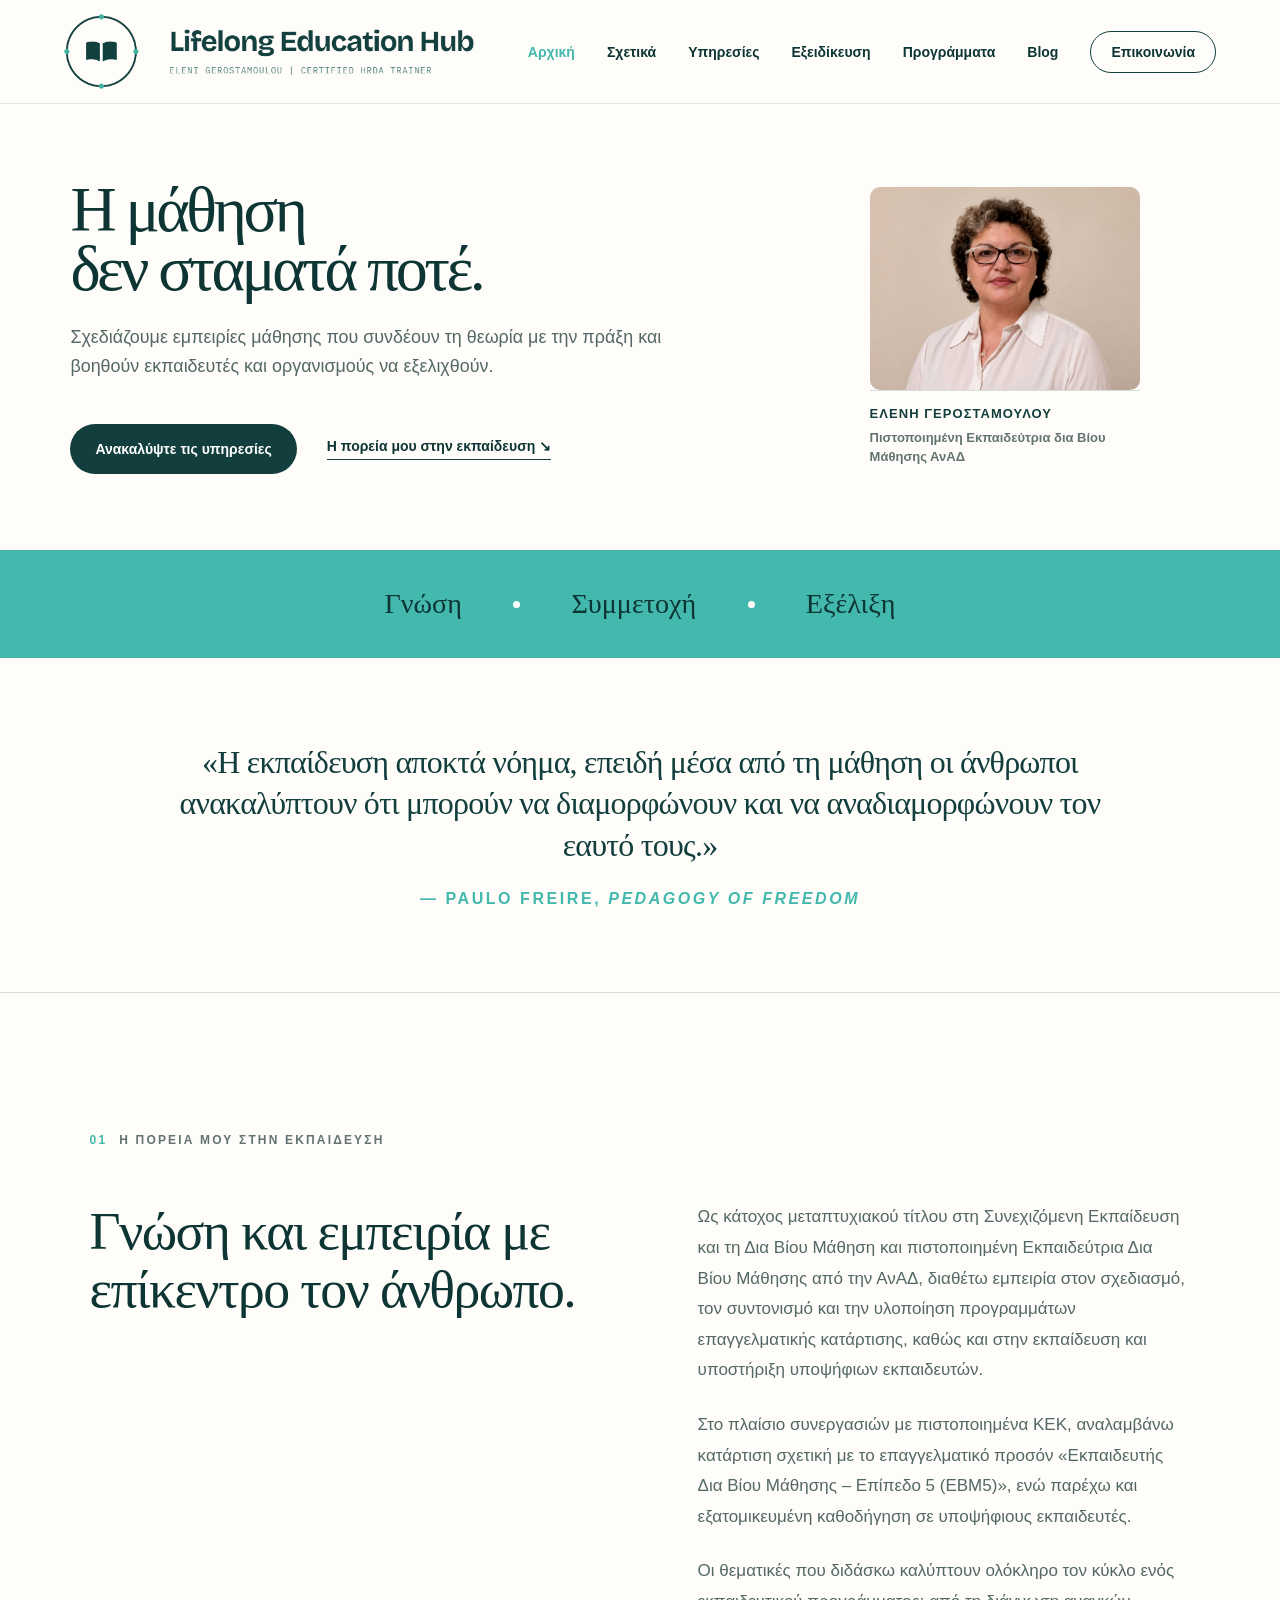
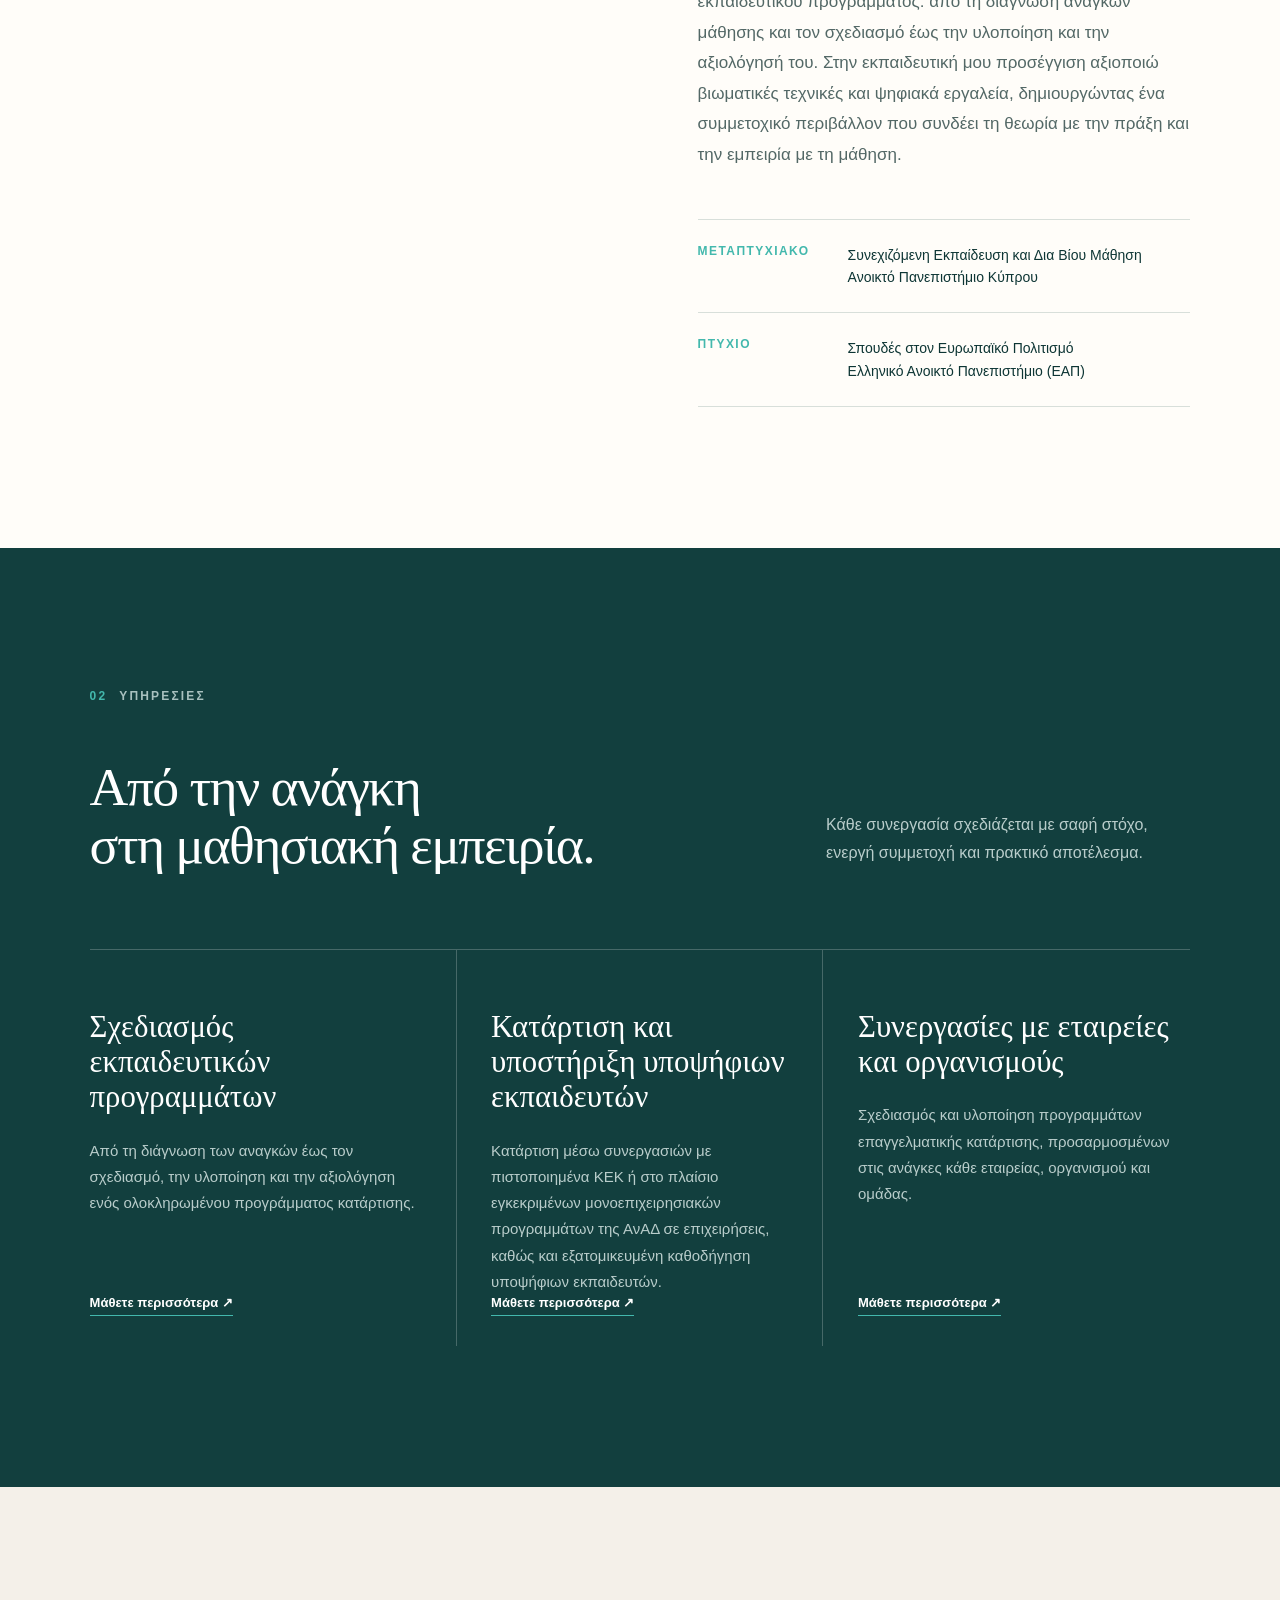
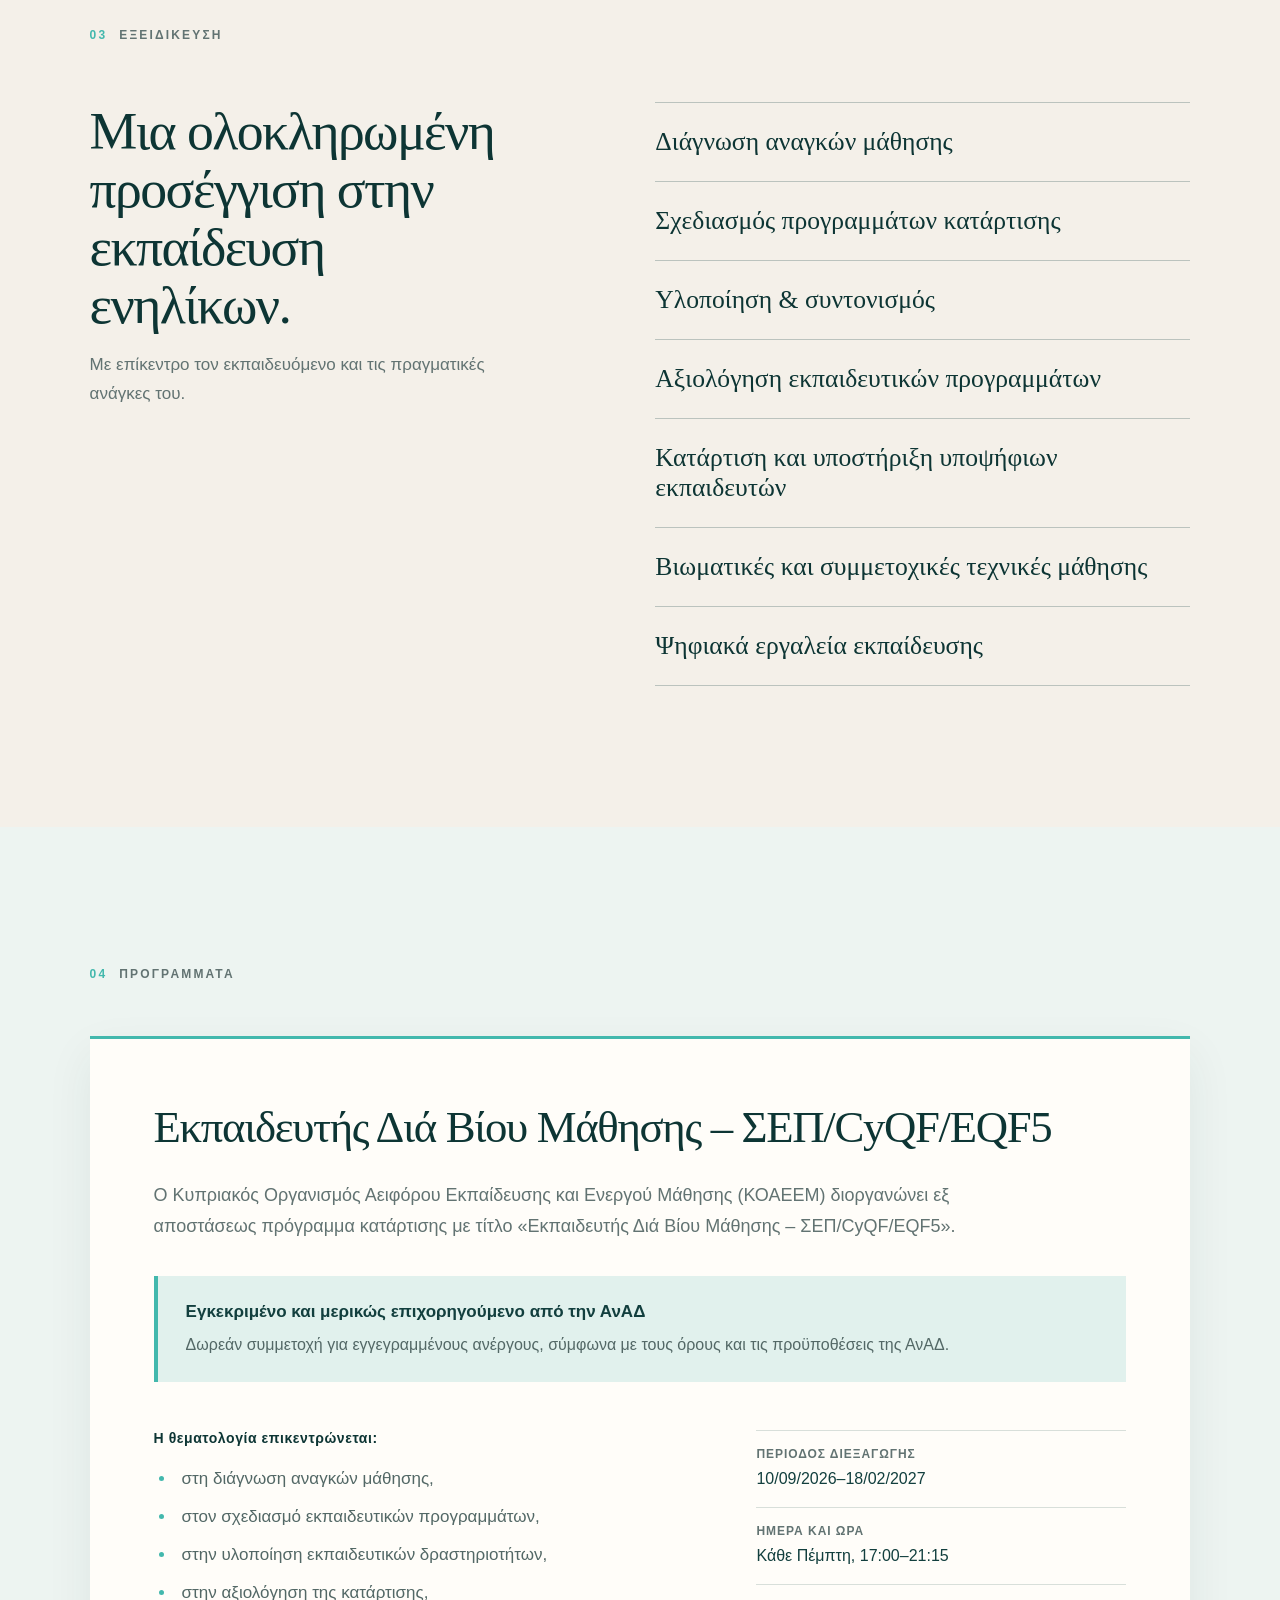
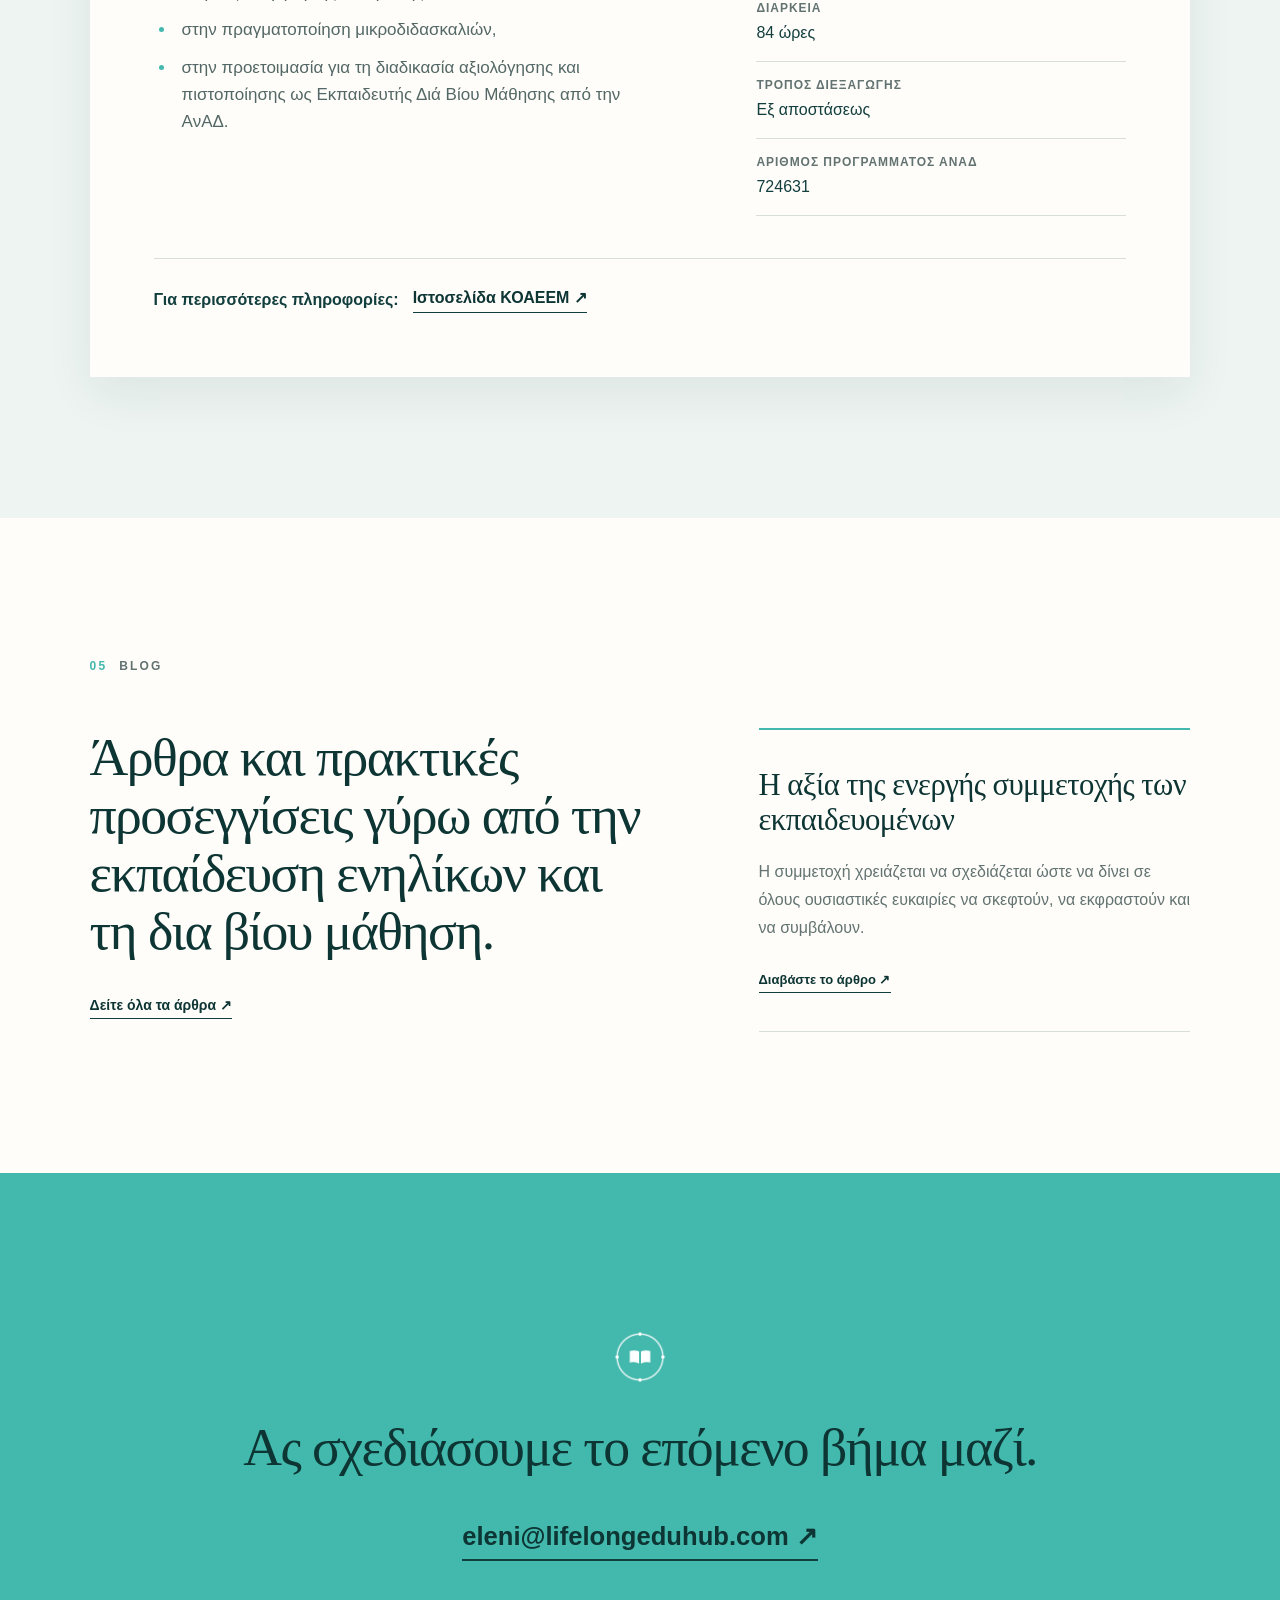
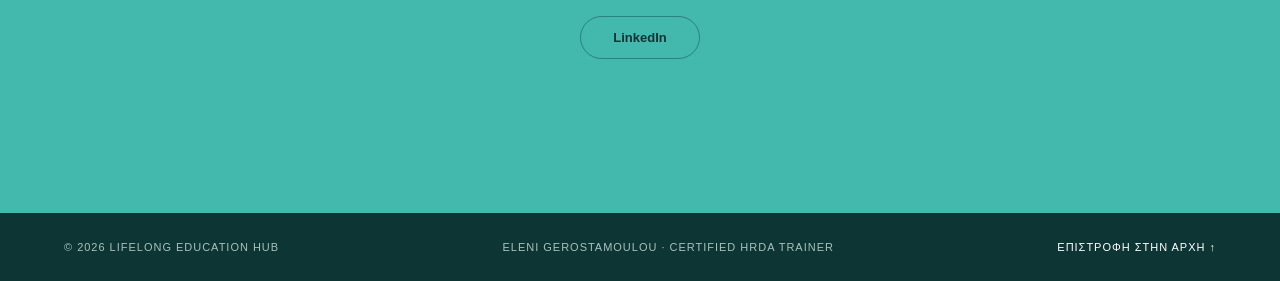
==== index.html @ c83e914c "Refine professional biography" ====
<!doctype html>
<html lang="el">
<head>
  <meta charset="utf-8">
  <meta name="viewport" content="width=device-width, initial-scale=1">
  <title>Lifelong Education Hub | Ελένη Γεροσταμούλου</title>
  <meta name="description" content="Εκπαίδευση ενηλίκων, σχεδιασμός προγραμμάτων κατάρτισης και υποστήριξη υποψήφιων εκπαιδευτών.">
  <link rel="icon" href="favicon.png">
  <link rel="stylesheet" href="style.css">
</head>
<body>
<main>
  <header class="site-header">
    <a class="brand" href="#αρχική" aria-label="Lifelong Education Hub — Αρχική"><img src="logo-horizontal-dark.png" alt="Lifelong Education Hub"></a>
    <nav aria-label="Κύρια πλοήγηση"><a class="active" href="#αρχική">Αρχική</a><a href="#σχετικά">Σχετικά</a><a href="#υπηρεσίες">Υπηρεσίες</a><a href="#εξειδίκευση">Εξειδίκευση</a><a href="#προγράμματα">Προγράμματα</a><a href="thoughts-practices.html">Blog</a><a class="nav-cta" href="#επικοινωνία">Επικοινωνία</a></nav>
    <details class="mobile-menu"><summary>Μενού <span aria-hidden="true">☰</span></summary><ul><li><a href="#αρχική" onclick="this.closest('details').removeAttribute('open')">Αρχική</a></li><li><a href="#σχετικά" onclick="this.closest('details').removeAttribute('open')">Σχετικά</a></li><li><a href="#υπηρεσίες" onclick="this.closest('details').removeAttribute('open')">Υπηρεσίες</a></li><li><a href="#εξειδίκευση" onclick="this.closest('details').removeAttribute('open')">Εξειδίκευση</a></li><li><a href="#προγράμματα" onclick="this.closest('details').removeAttribute('open')">Προγράμματα</a></li><li><a href="thoughts-practices.html">Blog</a></li><li><a href="#επικοινωνία" onclick="this.closest('details').removeAttribute('open')">Επικοινωνία</a></li></ul></details>
  </header>
  <section class="hero" id="αρχική">
    <div class="hero-copy">
      <h1>Η μάθηση<br>δεν σταματά ποτέ.</h1>
      <p class="hero-lead">Σχεδιάζουμε εμπειρίες μάθησης που συνδέουν τη θεωρία με την πράξη και βοηθούν εκπαιδευτές και οργανισμούς να εξελιχθούν.</p>
      <div class="hero-actions"><a class="button button-primary" href="#υπηρεσίες">Ανακαλύψτε τις υπηρεσίες</a><a class="text-link" href="#σχετικά">Η πορεία μου στην εκπαίδευση <span>↘</span></a></div>
    </div>
    <div class="hero-portrait"><div class="portrait-frame"><img src="eleni-portrait.png" alt="Η εκπαιδεύτρια Ελένη Γεροσταμούλου"></div><div class="portrait-note"><strong>Ελένη Γεροσταμούλου</strong><span>Πιστοποιημένη Εκπαιδεύτρια δια Βίου Μάθησης ΑνΑΔ</span></div></div>
  </section>
  <section class="intro-strip"><p>Γνώση</p><i></i><p>Συμμετοχή</p><i></i><p>Εξέλιξη</p></section>
  <figure class="freire-quote"><blockquote>«Η εκπαίδευση αποκτά νόημα, επειδή μέσα από τη μάθηση οι άνθρωποι ανακαλύπτουν ότι μπορούν να διαμορφώνουν και να αναδιαμορφώνουν τον εαυτό τους.»</blockquote><figcaption>— Paulo Freire, <cite>Pedagogy of Freedom</cite></figcaption></figure>
  <section class="section about" id="σχετικά">
    <div class="section-label"><span>01</span> Η πορεία μου στην εκπαίδευση</div>
    <div class="about-grid"><h2>Γνώση και εμπειρία με επίκεντρο τον άνθρωπο.</h2><div class="about-copy">
      <p>Ως κάτοχος μεταπτυχιακού τίτλου στη Συνεχιζόμενη Εκπαίδευση και τη Δια Βίου Μάθηση και πιστοποιημένη Εκπαιδεύτρια Δια Βίου Μάθησης από την ΑνΑΔ, διαθέτω εμπειρία στον σχεδιασμό, τον συντονισμό και την υλοποίηση προγραμμάτων επαγγελματικής κατάρτισης, καθώς και στην εκπαίδευση και υποστήριξη υποψήφιων εκπαιδευτών.</p>
      <p>Στο πλαίσιο συνεργασιών με πιστοποιημένα ΚΕΚ, αναλαμβάνω κατάρτιση σχετική με το επαγγελματικό προσόν «Εκπαιδευτής Δια Βίου Μάθησης – Επίπεδο 5 (ΕΒΜ5)», ενώ παρέχω και εξατομικευμένη καθοδήγηση σε υποψήφιους εκπαιδευτές.</p>
      <p>Οι θεματικές που διδάσκω καλύπτουν ολόκληρο τον κύκλο ενός εκπαιδευτικού προγράμματος: από τη διάγνωση αναγκών μάθησης και τον σχεδιασμό έως την υλοποίηση και την αξιολόγησή του. Στην εκπαιδευτική μου προσέγγιση αξιοποιώ βιωματικές τεχνικές και ψηφιακά εργαλεία, δημιουργώντας ένα συμμετοχικό περιβάλλον που συνδέει τη θεωρία με την πράξη και την εμπειρία με τη μάθηση.</p>
      <div class="qualifications"><div><strong>Μεταπτυχιακό</strong><span>Συνεχιζόμενη Εκπαίδευση και Δια Βίου Μάθηση<br>Ανοικτό Πανεπιστήμιο Κύπρου</span></div><div><strong>Πτυχίο</strong><span>Σπουδές στον Ευρωπαϊκό Πολιτισμό<br>Ελληνικό Ανοικτό Πανεπιστήμιο (ΕΑΠ)</span></div></div>
    </div></div>
  </section>
  <section class="section services" id="υπηρεσίες">
    <div class="section-label light"><span>02</span> Υπηρεσίες</div>
    <div class="services-heading"><h2>Από την ανάγκη<br>στη μαθησιακή εμπειρία.</h2><p>Κάθε συνεργασία σχεδιάζεται με σαφή στόχο, ενεργή συμμετοχή και πρακτικό αποτέλεσμα.</p></div>
    <div class="service-grid">
      <article><h3>Σχεδιασμός εκπαιδευτικών προγραμμάτων</h3><p>Από τη διάγνωση των αναγκών έως τον σχεδιασμό, την υλοποίηση και την αξιολόγηση ενός ολοκληρωμένου προγράμματος κατάρτισης.</p><a href="service-program-design.html">Μάθετε περισσότερα ↗</a></article>
      <article><h3>Κατάρτιση και υποστήριξη υποψήφιων εκπαιδευτών</h3><p>Κατάρτιση μέσω συνεργασιών με πιστοποιημένα ΚΕΚ ή στο πλαίσιο εγκεκριμένων μονοεπιχειρησιακών προγραμμάτων της ΑνΑΔ σε επιχειρήσεις, καθώς και εξατομικευμένη καθοδήγηση υποψήφιων εκπαιδευτών.</p><a href="service-trainer-support.html">Μάθετε περισσότερα ↗</a></article>
      <article><h3>Συνεργασίες με εταιρείες και οργανισμούς</h3><p>Σχεδιασμός και υλοποίηση προγραμμάτων επαγγελματικής κατάρτισης, προσαρμοσμένων στις ανάγκες κάθε εταιρείας, οργανισμού και ομάδας.</p><a href="service-organizations.html">Μάθετε περισσότερα ↗</a></article>
    </div>
  </section>
  <section class="section expertise" id="εξειδίκευση">
    <div class="section-label"><span>03</span> Εξειδίκευση</div>
    <div class="expertise-grid"><div><h2>Μια ολοκληρωμένη προσέγγιση στην εκπαίδευση ενηλίκων.</h2><p>Με επίκεντρο τον εκπαιδευόμενο και τις πραγματικές ανάγκες του.</p></div><ol class="expertise-list">
      <li>Διάγνωση αναγκών μάθησης</li><li>Σχεδιασμός προγραμμάτων κατάρτισης</li><li>Υλοποίηση &amp; συντονισμός</li><li>Αξιολόγηση εκπαιδευτικών προγραμμάτων</li><li>Κατάρτιση και υποστήριξη υποψήφιων εκπαιδευτών</li><li>Βιωματικές και συμμετοχικές τεχνικές μάθησης</li><li>Ψηφιακά εργαλεία εκπαίδευσης</li>
    </ol></div>
  </section>
  <section class="section programs" id="προγράμματα">
    <div class="section-label"><span>04</span> Προγράμματα</div>
    <article class="program-card">
      <div class="program-heading">
        <h2>Εκπαιδευτής Διά Βίου Μάθησης – ΣΕΠ/CyQF/EQF5</h2>
        <p>Ο Κυπριακός Οργανισμός Αειφόρου Εκπαίδευσης και Ενεργού Μάθησης (ΚΟΑΕΕΜ) διοργανώνει εξ αποστάσεως πρόγραμμα κατάρτισης με τίτλο «Εκπαιδευτής Διά Βίου Μάθησης – ΣΕΠ/CyQF/EQF5».</p>
      </div>
      <aside class="program-funding" aria-label="Πληροφορίες έγκρισης και επιχορήγησης">
        <strong>Εγκεκριμένο και μερικώς επιχορηγούμενο από την ΑνΑΔ</strong>
        <span>Δωρεάν συμμετοχή για εγγεγραμμένους ανέργους, σύμφωνα με τους όρους και τις προϋποθέσεις της ΑνΑΔ.</span>
      </aside>
      <div class="program-content">
        <div class="program-topics">
          <h3>Η θεματολογία επικεντρώνεται:</h3>
          <ul>
            <li>στη διάγνωση αναγκών μάθησης,</li>
            <li>στον σχεδιασμό εκπαιδευτικών προγραμμάτων,</li>
            <li>στην υλοποίηση εκπαιδευτικών δραστηριοτήτων,</li>
            <li>στην αξιολόγηση της κατάρτισης,</li>
            <li>στην πραγματοποίηση μικροδιδασκαλιών,</li>
            <li>στην προετοιμασία για τη διαδικασία αξιολόγησης και πιστοποίησης ως Εκπαιδευτής Διά Βίου Μάθησης από την ΑνΑΔ.</li>
          </ul>
        </div>
        <dl class="program-details">
          <div><dt>Περίοδος διεξαγωγής</dt><dd>10/09/2026–18/02/2027</dd></div>
          <div><dt>Ημέρα και ώρα</dt><dd>Κάθε Πέμπτη, 17:00–21:15</dd></div>
          <div><dt>Διάρκεια</dt><dd>84 ώρες</dd></div>
          <div><dt>Τρόπος διεξαγωγής</dt><dd>Εξ αποστάσεως</dd></div>
          <div><dt>Αριθμός προγράμματος ΑνΑΔ</dt><dd>724631</dd></div>
        </dl>
      </div>
      <div class="program-footer">
        <p><strong>Για περισσότερες πληροφορίες:</strong></p>
        <div class="program-links"><a href="https://aeemacademy.eu/" target="_blank" rel="noopener noreferrer">Ιστοσελίδα ΚΟΑΕΕΜ ↗</a></div>
      </div>
    </article>
  </section>
  <section class="section thoughts-preview" id="blog">
    <div class="section-label"><span>05</span> Blog</div>
    <div class="thoughts-preview-grid">
      <div class="thoughts-preview-intro"><p>Άρθρα και πρακτικές προσεγγίσεις γύρω από την εκπαίδευση ενηλίκων και τη δια βίου μάθηση.</p><a class="text-link" href="thoughts-practices.html">Δείτε όλα τα άρθρα <span>↗</span></a></div>
      <article class="featured-thought"><h3><a href="active-participation.html">Η αξία της ενεργής συμμετοχής των εκπαιδευομένων</a></h3><p>Η συμμετοχή χρειάζεται να σχεδιάζεται ώστε να δίνει σε όλους ουσιαστικές ευκαιρίες να σκεφτούν, να εκφραστούν και να συμβάλουν.</p><a href="active-participation.html">Διαβάστε το άρθρο ↗</a></article>
    </div>
  </section>
  <section class="contact" id="επικοινωνία"><img class="contact-mark" src="mark-white.png" alt=""><h2>Ας σχεδιάσουμε το επόμενο βήμα μαζί.</h2><a class="contact-email" href="mailto:eleni@lifelongeduhub.com">eleni@lifelongeduhub.com ↗</a><div class="social-links"><a href="https://www.linkedin.com/in/eleni-gerostamoulou-58336a389/" target="_blank">LinkedIn</a></div></section>
  <footer><p>© 2026 Lifelong Education Hub</p><p>Eleni Gerostamoulou · Certified HRDA Trainer</p><a href="#αρχική">Επιστροφή στην αρχή ↑</a></footer>
</main>
</body>
</html>
---- style.css ----
:root{--ink:#123f3e;--deep:#0d3534;--aqua:#43b8ad;--cream:#f4f0e9;--paper:#fffdf9;--muted:#627372;--line:#d8dfda}*{box-sizing:border-box}html{scroll-behavior:smooth}body{margin:0;background:var(--paper);color:var(--deep);font-family:Arial,Helvetica,sans-serif}a{color:inherit;text-decoration:none}img{display:block;max-width:100%}.mobile-menu{display:none}
.site-header{height:92px;padding:0 clamp(24px,5vw,78px);display:flex;align-items:center;justify-content:space-between;background:rgba(255,253,249,.94);border-bottom:1px solid rgba(18,63,62,.12);position:sticky;top:0;z-index:20;backdrop-filter:blur(14px)}.brand img{width:clamp(250px,27vw,380px);height:64px;object-fit:contain;object-position:left center}nav{display:flex;align-items:center;gap:clamp(18px,2.5vw,42px);font-size:14px;font-weight:700}nav a{padding:12px 0;transition:color .2s}nav a:hover{color:var(--aqua)}.nav-cta{border:1px solid var(--ink);padding:12px 20px!important;border-radius:999px}.nav-cta:hover{background:var(--ink);color:#fff}
.hero{min-height:calc(100vh - 92px);display:grid;grid-template-columns:1.08fr .92fr;overflow:hidden}.hero-copy{padding:clamp(64px,9vw,130px) clamp(32px,7vw,110px);align-self:center}.eyebrow,.section-label{display:flex;align-items:center;gap:12px;color:var(--muted);font-size:12px;font-weight:800;letter-spacing:.18em;text-transform:uppercase}.eyebrow span{width:34px;height:2px;background:var(--aqua)}.hero h1{max-width:720px;margin:24px 0;font-family:Georgia,'Times New Roman',serif;font-size:clamp(58px,7.2vw,112px);line-height:.92;letter-spacing:-.055em;font-weight:400}.hero-lead{max-width:620px;margin:0;color:#536866;font-size:clamp(17px,1.4vw,21px);line-height:1.65}.hero-actions{margin-top:42px;display:flex;align-items:center;gap:30px;flex-wrap:wrap}.button{display:inline-flex;padding:17px 25px;border-radius:999px;font-size:14px;font-weight:800}.button-primary{background:var(--ink);color:#fff;transition:transform .2s,background .2s}.button-primary:hover{transform:translateY(-2px);background:#195351}.text-link{font-size:14px;font-weight:800;border-bottom:1px solid var(--ink);padding-bottom:5px}.credential-line{margin-top:clamp(60px,8vw,105px);display:flex;align-items:center;gap:16px}.credential-line img{width:44px;height:44px;object-fit:contain}.credential-line p{margin:0;color:var(--muted);font-size:12px;line-height:1.6;text-transform:uppercase;letter-spacing:.08em}.credential-line strong{color:var(--ink)}
.hero-portrait{position:relative;background:var(--cream);min-height:720px;display:flex;align-items:end;justify-content:center}.hero-portrait:before{content:"";position:absolute;width:68%;aspect-ratio:1;border:1px solid rgba(18,63,62,.25);border-radius:50%;top:11%;right:8%}.hero-portrait:after{content:"";position:absolute;width:12px;height:12px;background:var(--aqua);border-radius:50%;top:20%;left:18%;box-shadow:0 310px 0 var(--aqua)}.portrait-frame{width:100%;height:92%;position:relative;z-index:1;overflow:hidden}.portrait-frame img{width:100%;height:100%;object-fit:cover;object-position:59% center}.portrait-note{position:absolute;z-index:2;bottom:28px;left:28px;right:28px;padding:17px 20px;background:rgba(255,253,249,.92);display:flex;justify-content:space-between;gap:14px;color:var(--ink);font-size:11px;font-weight:800;text-transform:uppercase;letter-spacing:.12em}
.intro-strip{min-height:108px;padding:24px;display:flex;align-items:center;justify-content:center;gap:clamp(22px,4vw,72px);background:var(--aqua);color:var(--deep)}.intro-strip p{margin:0;font-family:Georgia,serif;font-size:clamp(20px,2.2vw,34px)}.intro-strip i{width:7px;height:7px;background:var(--paper);border-radius:50%}.section{padding:clamp(90px,11vw,165px) clamp(28px,7vw,110px)}.section-label span{color:var(--aqua)}
.about-grid{margin-top:55px;display:grid;grid-template-columns:1fr 1fr;gap:clamp(60px,9vw,150px)}.about h2,.services h2,.expertise h2{margin:0;font-family:Georgia,'Times New Roman',serif;font-size:clamp(36px,4.2vw,54px);line-height:1.08;font-weight:400;letter-spacing:-.03em}.contact h2{margin:0;font-family:Georgia,'Times New Roman',serif;font-size:clamp(36px,4.2vw,62px);line-height:1.08;font-weight:400;letter-spacing:-.03em}.about-copy>p{margin:0 0 24px;color:#536866;font-size:17px;line-height:1.8}.qualifications{margin-top:48px;border-top:1px solid var(--line)}.qualifications div{display:grid;grid-template-columns:130px 1fr;gap:20px;padding:24px 0;border-bottom:1px solid var(--line)}.qualifications strong{font-size:12px;color:var(--aqua);text-transform:uppercase;letter-spacing:.12em}.qualifications span{font-size:14px;line-height:1.6}
.services{background:var(--ink);color:#fff}.section-label.light{color:#a8c1bf}.services-heading{margin-top:55px;display:grid;grid-template-columns:1.3fr .7fr;gap:60px;align-items:end}.services-heading p{max-width:430px;margin:0 0 8px;color:#b9cdcb;font-size:16px;line-height:1.7}.service-grid{margin-top:75px;display:grid;grid-template-columns:repeat(3,1fr);border-top:1px solid rgba(255,255,255,.22)}.service-grid article{min-height:390px;padding:34px clamp(20px,2.7vw,42px) 30px;border-right:1px solid rgba(255,255,255,.22);display:flex;flex-direction:column}.service-grid article:first-child{padding-left:0}.service-grid article:last-child{border-right:0;padding-right:0}.service-number{color:var(--aqua);font-size:12px;letter-spacing:.14em}.service-grid h3{margin:26px 0 22px;font-family:Georgia,serif;font-size:clamp(25px,2.4vw,35px);line-height:1.15;font-weight:400}.service-grid p{margin:0;color:#b9cdcb;line-height:1.75;font-size:15px}.service-grid a{margin-top:auto;width:max-content;border-bottom:1px solid var(--aqua);padding-bottom:5px;font-size:13px;font-weight:800}
.expertise{background:var(--cream)}.expertise-grid{margin-top:60px;display:grid;grid-template-columns:.9fr 1.1fr;gap:clamp(60px,10vw,160px)}.expertise-grid>div>p{max-width:480px;color:var(--muted);font-size:17px;line-height:1.7}.expertise-list{margin:0;padding:0;list-style:none;border-top:1px solid rgba(18,63,62,.25)}.expertise-list li{padding:24px 0;border-bottom:1px solid rgba(18,63,62,.25);font-family:Georgia,serif;font-size:clamp(20px,2vw,28px)}
.contact{padding:clamp(100px,12vw,180px) 28px;background:var(--aqua);color:var(--deep);text-align:center}.contact-mark{width:62px;height:62px;margin:0 auto 30px;object-fit:contain}.contact-kicker{font-size:12px;font-weight:800;letter-spacing:.16em;text-transform:uppercase}.contact h2{max-width:900px;margin:28px auto 45px}.contact-email{display:inline-block;font-size:clamp(18px,2vw,28px);font-weight:800;border-bottom:2px solid var(--ink);padding-bottom:8px}.social-links{margin-top:55px;display:flex;justify-content:center;gap:16px}.social-links a{min-width:120px;padding:13px 20px;border:1px solid rgba(18,63,62,.45);border-radius:999px;font-size:13px;font-weight:800}.social-links a:hover{background:var(--ink);color:#fff}footer{padding:28px clamp(24px,5vw,78px);background:var(--deep);color:#a8c1bf;display:flex;justify-content:space-between;gap:30px;font-size:11px;text-transform:uppercase;letter-spacing:.09em}footer p{margin:0}footer a{color:#fff}
@media(max-width:960px){.site-header{height:78px}.brand img{width:260px;height:54px}nav a:not(.nav-cta){display:none}.hero{grid-template-columns:1fr}.hero-copy{padding-top:80px}.hero-portrait{min-height:700px}.about-grid,.services-heading,.expertise-grid{grid-template-columns:1fr}.service-grid{grid-template-columns:1fr}.service-grid article,.service-grid article:first-child,.service-grid article:last-child{min-height:auto;padding:34px 0;border-right:0;border-bottom:1px solid rgba(255,255,255,.22)}.service-grid h3{margin-top:28px}.service-grid a{margin-top:30px}}
@media(max-width:600px){.site-header{padding:0 18px}.brand img{width:195px}.nav-cta{padding:10px 14px!important;font-size:12px}.hero-copy{padding:64px 24px}.hero h1{font-size:58px}.hero-portrait{min-height:520px}.portrait-note{left:16px;right:16px;bottom:16px;flex-direction:column}.intro-strip{gap:14px}.intro-strip p{font-size:16px}.section{padding-left:24px;padding-right:24px}.about-grid{gap:38px}.qualifications div{grid-template-columns:1fr;gap:10px}.contact-email{font-size:16px}footer{flex-direction:column;text-align:center;align-items:center}}
@media(prefers-reduced-motion:reduce){html{scroll-behavior:auto}*,*:before,*:after{transition-duration:.01ms!important}}

/* Refined header and portrait proportions */
.site-header{height:104px;background:rgba(255,253,249,.96)}
.brand img{width:clamp(330px,32vw,470px);height:auto}
.hero{min-height:calc(100vh - 104px);grid-template-columns:minmax(0,1.25fr) minmax(360px,.75fr)}
.hero-portrait{min-height:620px;align-items:center;padding:clamp(38px,5vw,78px)}
.portrait-frame{width:min(100%,500px);height:auto;aspect-ratio:4/5;max-height:650px;border-radius:240px 240px 24px 24px;box-shadow:0 24px 60px rgba(13,53,52,.14)}
.portrait-frame img{object-position:60% center}
@media(max-width:960px){.site-header{height:86px}.brand img{width:310px;height:auto}.hero-portrait{min-height:580px}}
@media(max-width:600px){.brand img{width:235px}.hero-portrait{min-height:460px;padding:30px 24px}.portrait-frame{max-width:360px}}

/* Simple, compact professional portrait */
.hero{grid-template-columns:minmax(0,1.38fr) minmax(330px,.62fr)}
.hero-portrait{min-height:540px;padding:70px 54px 96px}
.hero-portrait:before{width:58%;top:18%;right:12%}
.hero-portrait:after{top:25%;left:16%;box-shadow:none}
.portrait-frame{width:min(100%,380px);aspect-ratio:4/3;max-height:none;border-radius:14px;box-shadow:0 18px 44px rgba(13,53,52,.12)}
.portrait-frame img{object-position:60% 42%}
.portrait-note{left:54px;right:54px;bottom:32px}
@media(max-width:960px){.hero-portrait{min-height:500px;padding:54px 36px 88px}.portrait-frame{max-width:420px}.portrait-note{left:36px;right:36px}}
@media(max-width:600px){.hero-portrait{min-height:390px;padding:38px 24px 82px}.portrait-frame{max-width:310px}.portrait-note{left:24px;right:24px}}

/* Clean hero: no decorative photo panel */
.hero{grid-template-columns:minmax(0,1fr) minmax(300px,410px);align-items:center}
.hero-portrait{min-height:0;background:transparent;padding:48px 44px 92px;align-self:center}
.hero-portrait:before,.hero-portrait:after{display:none}
.portrait-frame{width:min(100%,340px);aspect-ratio:4/3;border-radius:10px;box-shadow:none}
.portrait-note{left:44px;right:44px;bottom:34px;background:transparent;border-top:1px solid var(--line);padding:15px 0}
@media(max-width:960px){.hero-portrait{min-height:0;padding:36px 24px 82px}.portrait-frame{max-width:360px}.portrait-note{left:24px;right:24px;bottom:24px}}
@media(max-width:600px){.hero-portrait{min-height:0;padding:24px 24px 80px}.portrait-frame{max-width:290px}.portrait-note{bottom:20px}}

/* Agreed content refinements */
.portrait-note{display:block;text-align:left;text-transform:none;letter-spacing:normal}
.portrait-note strong{display:block;color:var(--ink);font-size:13px;letter-spacing:.08em;text-transform:uppercase;margin-bottom:7px}
.portrait-note span{display:block;color:var(--muted);font-size:11px;line-height:1.45;letter-spacing:.055em;text-transform:uppercase}
.freire-quote{margin:0;padding:clamp(80px,9vw,130px) clamp(28px,10vw,160px);background:var(--paper);color:var(--ink);text-align:center;border-bottom:1px solid var(--line)}
.freire-quote blockquote{max-width:1020px;margin:0 auto;font-family:Georgia,'Times New Roman',serif;font-size:clamp(30px,4vw,58px);line-height:1.2;letter-spacing:-.025em;font-weight:400}
.freire-quote figcaption{margin-top:28px;color:var(--aqua);font-size:12px;font-weight:800;letter-spacing:.16em;text-transform:uppercase}
@media(max-width:600px){.portrait-note strong{font-size:12px}.portrait-note span{font-size:10px}.freire-quote{padding:70px 24px}.freire-quote blockquote{font-size:30px}}

/* Compact hero and final portrait caption placement */
.hero{min-height:auto;padding:clamp(54px,6vw,86px) clamp(32px,5.5vw,88px);gap:clamp(36px,5vw,76px)}
.hero-copy{padding:0;align-self:center}
.hero h1{margin-top:0}
.hero-portrait{padding:0;display:block}
.portrait-frame{width:min(100%,270px);margin:0 auto;aspect-ratio:4/3}
.portrait-frame img{object-position:68% center}
.portrait-note{position:static;width:min(100%,270px);margin:0 auto;padding:15px 0 0;border-top:1px solid var(--line)}
.freire-quote{padding:clamp(58px,6.5vw,92px) clamp(28px,10vw,160px)}
.freire-quote blockquote{max-width:950px;font-size:clamp(24px,2.5vw,36px);line-height:1.3}
.freire-quote figcaption{margin-top:24px;font-size:16px}
@media(max-width:960px){.hero{padding:60px 32px;gap:54px}.hero-copy{padding:0}.hero-portrait{padding:0}.portrait-frame,.portrait-note{max-width:360px}}
@media(max-width:600px){.hero{padding:48px 24px}.hero-copy{padding:0}.portrait-frame,.portrait-note{max-width:290px}.freire-quote{padding:54px 24px}.freire-quote blockquote{font-size:26px}.freire-quote figcaption{font-size:14px}}

/* Simplified contact invitation */
.contact h2{margin:0 auto 45px}

/* Final typography refinements */
.hero h1{font-size:clamp(44px,5vw,68px)}
.portrait-note span{font-size:13px;line-height:1.5;letter-spacing:normal;text-transform:none;font-weight:600}
@media(max-width:600px){.hero h1{font-size:42px}.portrait-note span{font-size:12px}}

/* Detailed service pages */
.service-page{min-height:100vh;background:var(--paper)}
.service-page .site-header{position:relative}
.service-page .brand{display:block}
.service-page .service-hero{padding:clamp(76px,9vw,138px) clamp(28px,7vw,110px) clamp(66px,8vw,116px);background:var(--ink);color:#fff}
.service-page .service-hero-inner{max-width:1150px;margin:0 auto}
.service-page .service-hero .service-number{display:block;margin-bottom:30px}
.service-page .service-hero h1{max-width:970px;margin:0;font-family:Georgia,'Times New Roman',serif;font-size:clamp(48px,6.2vw,92px);line-height:1;letter-spacing:-.045em;font-weight:400}
.service-page .service-hero p{max-width:850px;margin:38px 0 0;color:#c5d6d4;font-size:clamp(17px,1.5vw,21px);line-height:1.75}
.service-content{max-width:1150px;margin:0 auto;padding:clamp(76px,9vw,138px) clamp(28px,4vw,58px)}
.service-section{display:grid;grid-template-columns:minmax(220px,.7fr) minmax(0,1.3fr);gap:clamp(45px,8vw,120px);padding:48px 0;border-top:1px solid var(--line)}
.service-section:first-child{padding-top:0;border-top:0}
.service-section h2{margin:0;font-family:Georgia,'Times New Roman',serif;font-size:clamp(30px,3.4vw,48px);line-height:1.08;font-weight:400;letter-spacing:-.025em}
.service-section p,.service-section li{color:#536866;font-size:17px;line-height:1.75}
.service-section p{margin:0}
.service-section ul{margin:0;padding-left:22px}
.service-section li{padding:0 0 12px 8px}
.service-section li::marker{color:var(--aqua)}
.service-cta{margin-top:48px;padding:clamp(50px,6vw,78px);background:var(--cream);text-align:center}
.service-cta p{margin:0 0 25px;color:var(--muted);font-size:15px;letter-spacing:.04em}
.service-cta .button{font-size:16px}
.back-link{display:inline-block;margin-top:34px;border-bottom:1px solid var(--ink);padding-bottom:5px;font-size:13px;font-weight:800}
.service-page footer{margin-top:0}
@media(max-width:960px){.service-page nav a:not(.nav-cta){display:none}.service-section{grid-template-columns:1fr;gap:25px}}
@media(max-width:600px){.service-page .service-hero{padding:64px 24px}.service-page .service-hero h1{font-size:46px}.service-content{padding:64px 24px}.service-section{padding:38px 0}.service-section p,.service-section li{font-size:16px}.service-cta{padding:42px 22px}}

/* Final mobile layout: keep the opening section in one clear column */
@media(max-width:960px){
  .hero{grid-template-columns:minmax(0,1fr)}
}
@media(max-width:600px){
  .site-header{height:76px;padding:0 14px;gap:10px}
  .brand{min-width:0;flex:1}
  .brand img{width:min(54vw,210px);max-width:100%;height:auto}
  .site-header>nav{display:none}
  .mobile-menu{display:block;position:relative;flex:0 0 auto}
  .mobile-menu summary{list-style:none;display:flex;align-items:center;gap:7px;padding:9px 12px;border:1px solid var(--ink);border-radius:999px;color:var(--ink);font-size:11px;font-weight:800;cursor:pointer;user-select:none}
  .mobile-menu summary::-webkit-details-marker{display:none}
  .mobile-menu summary span{font-size:14px;line-height:1}
  .mobile-menu[open] summary{background:var(--ink);color:#fff}
  .mobile-menu ul{position:absolute;top:calc(100% + 12px);right:0;width:190px;margin:0;padding:8px;list-style:none;background:var(--paper);border:1px solid var(--line);border-radius:12px;box-shadow:0 16px 34px rgba(13,53,52,.16)}
  .mobile-menu li+li{border-top:1px solid var(--line)}
  .mobile-menu a{display:block;padding:13px 12px;color:var(--ink);font-size:13px;font-weight:700}
  .mobile-menu a:hover{color:var(--aqua)}
  .hero{padding:42px 22px 48px;gap:34px}
  .hero-copy{width:100%;min-width:0}
  .hero h1{max-width:100%;margin:0 0 22px;font-size:40px;line-height:1;letter-spacing:-.04em}
  .hero-lead{max-width:none;font-size:16px;line-height:1.6}
  .hero-actions{margin-top:30px;display:grid;justify-items:start;gap:18px}
  .hero-actions .button{padding:14px 20px;font-size:13px}
  .hero-actions .text-link{font-size:13px}
  .hero-portrait{width:100%;min-width:0;padding:0}
  .portrait-frame,.portrait-note{width:min(100%,216px);max-width:216px}
  .portrait-note{padding-top:13px}
  .portrait-note strong{font-size:11px;line-height:1.35}
  .portrait-note span{font-size:11px;line-height:1.45}
  .intro-strip{min-height:92px;padding:20px 14px;gap:12px}
  .intro-strip p{font-size:15px}
  .intro-strip i{width:5px;height:5px}
  .freire-quote{padding:48px 22px}
  .freire-quote blockquote{font-size:24px;line-height:1.28}
  .freire-quote figcaption{margin-top:20px;font-size:12px;line-height:1.55;letter-spacing:.12em}
}
@media(max-width:360px){
  .brand img{width:180px}
  .mobile-menu summary{padding:8px 10px}
  .hero h1{font-size:36px}
}

/* Programmes */
.programs{background:#edf4f1}
.program-card{margin-top:55px;padding:clamp(34px,5vw,64px);background:var(--paper);border-top:3px solid var(--aqua);box-shadow:0 18px 45px rgba(13,53,52,.07)}
.program-heading{max-width:980px}
.program-heading h2{margin:0;font-family:Georgia,'Times New Roman',serif;font-size:clamp(30px,3.5vw,46px);line-height:1.08;font-weight:400;letter-spacing:-.03em}
.program-heading>p:last-child{max-width:900px;margin:28px 0 0;color:var(--muted);font-size:18px;line-height:1.72}
.program-funding{margin-top:34px;padding:24px 28px;background:#e1f1ed;border-left:4px solid var(--aqua);display:grid;gap:8px}
.program-funding strong{color:var(--ink);font-size:17px;line-height:1.45}
.program-funding span{color:#536866;font-size:16px;line-height:1.6}
.program-content{margin-top:48px;display:grid;grid-template-columns:1.15fr .85fr;gap:clamp(48px,8vw,120px);align-items:start}
.program-topics h3{margin:0 0 20px;font-size:14px;letter-spacing:.04em}
.program-topics ul{margin:0;padding-left:22px}
.program-topics li{padding:0 0 11px 6px;color:#536866;font-size:17px;line-height:1.58}
.program-topics li::marker{color:var(--aqua)}
.program-details{margin:0;border-top:1px solid var(--line)}
.program-details div{padding:16px 0;border-bottom:1px solid var(--line)}
.program-details dt{margin-bottom:6px;color:var(--muted);font-size:12px;font-weight:800;letter-spacing:.08em;text-transform:uppercase}
.program-details dd{margin:0;color:var(--ink);font-size:16px;line-height:1.5}
.program-footer{margin-top:42px;padding-top:28px;border-top:1px solid var(--line);display:flex;align-items:center;justify-content:flex-start;gap:14px}
.program-footer>p{margin:0;color:var(--ink);font-size:16px;font-weight:800;line-height:1.65}
.program-links{display:flex;gap:24px;flex-wrap:wrap}
.program-links a{padding-bottom:5px;border-bottom:1px solid var(--ink);font-size:16px;font-weight:800;white-space:nowrap}
.program-links a:hover{color:var(--aqua);border-color:var(--aqua)}
@media(max-width:960px){.program-content{grid-template-columns:1fr;gap:40px}.program-footer{align-items:flex-start;flex-direction:column;gap:10px}}
@media(max-width:600px){.program-card{margin-top:40px;padding:30px 22px}.program-heading h2{font-size:27px}.program-heading>p:last-child{font-size:16px;line-height:1.68}.program-funding{margin-top:28px;padding:21px 19px}.program-funding strong{font-size:16px}.program-funding span{font-size:15px}.program-content{margin-top:38px}.program-topics li{font-size:16px}.program-footer{margin-top:34px}.program-links{display:grid;gap:18px}}

/* Thoughts & Practices */
nav a.active{color:var(--aqua)}
.thoughts-preview{background:var(--paper)}
.thoughts-preview-grid{margin-top:55px;display:grid;grid-template-columns:1fr .78fr;gap:clamp(55px,9vw,140px);align-items:start}
.thoughts-preview-intro>p{max-width:760px;margin:0 0 36px;color:var(--deep);font-family:Georgia,'Times New Roman',serif;font-size:clamp(36px,4.2vw,54px);line-height:1.08;font-weight:400;letter-spacing:-.03em}
.featured-thought{padding:38px 0;border-top:2px solid var(--aqua);border-bottom:1px solid var(--line)}
.article-meta{margin:0;color:var(--aqua);font-size:11px;font-weight:800;letter-spacing:.14em;text-transform:uppercase}
.featured-thought h3{margin:0 0 20px;font-family:Georgia,'Times New Roman',serif;font-size:clamp(27px,2.4vw,36px);line-height:1.14;font-weight:400;letter-spacing:-.018em}
.featured-thought>p:not(.article-meta){margin:0;color:var(--muted);font-size:16px;line-height:1.75}
.featured-thought>a{display:inline-block;margin-top:30px;border-bottom:1px solid var(--ink);padding-bottom:5px;font-size:13px;font-weight:800}
.journal-page .site-header,.article-page .site-header{position:relative}
.journal-hero{padding:clamp(80px,10vw,150px) clamp(28px,8vw,125px);background:var(--cream)}
.journal-kicker{margin:0 0 28px;color:var(--aqua);font-size:12px;font-weight:800;letter-spacing:.16em;text-transform:uppercase}
.journal-hero h1{max-width:1050px;margin:0;font-family:Georgia,'Times New Roman',serif;font-size:clamp(40px,4vw,56px);line-height:1.08;font-weight:400;letter-spacing:-.03em}
.journal-hero .journal-hero-intro{max-width:920px;margin:0;color:var(--ink);font-family:Georgia,'Times New Roman',serif;font-size:clamp(28px,3vw,42px);line-height:1.35;font-weight:400;letter-spacing:-.018em}
.article-list{padding:clamp(70px,9vw,130px) clamp(28px,8vw,125px);background:var(--paper)}
.article-card{max-width:980px;padding:0 0 55px;border-bottom:1px solid var(--line)}
.article-card+.article-card{padding-top:55px}
.article-card h2{max-width:800px;margin:0 0 22px;font-family:Georgia,'Times New Roman',serif;font-size:clamp(25px,2.4vw,34px);line-height:1.16;font-weight:400;letter-spacing:-.018em}
.article-card>p:not(.article-meta){max-width:760px;margin:0;color:var(--muted);font-size:17px;line-height:1.8}
.article-link{display:inline-block;margin-top:32px;border-bottom:1px solid var(--ink);padding-bottom:5px;font-size:13px;font-weight:800}
.article-hero{padding:clamp(80px,10vw,145px) clamp(28px,8vw,125px);background:var(--ink);color:#fff}
.article-hero>*{max-width:1020px;margin-left:auto;margin-right:auto}
.article-hero h1{margin-top:0;margin-bottom:0;font-family:Georgia,'Times New Roman',serif;font-size:clamp(34px,3.9vw,54px);line-height:1.1;font-weight:400;letter-spacing:-.026em}
.article-hero .article-meta{color:#a8c1bf}
.article-body{max-width:790px;margin:0 auto;padding:clamp(72px,8vw,120px) 28px}
.article-body p,.article-body li{color:#536866;font-size:18px;line-height:1.66}
.article-body p{margin:0 0 20px}
.article-body .article-intro{color:var(--ink);font-family:Georgia,'Times New Roman',serif;font-size:clamp(20px,1.8vw,26px);line-height:1.58}
.article-body h2{margin:42px 0 16px;color:var(--ink);font-family:Georgia,'Times New Roman',serif;font-size:clamp(23px,2vw,29px);line-height:1.24;font-weight:400;letter-spacing:-.012em}
.article-body ul{margin:24px 0 0;padding-left:25px}
.article-body li{padding:0 0 12px 7px}
.article-body li::marker{color:var(--aqua)}
.article-takeaway{margin:76px 0 52px;padding:clamp(32px,5vw,54px);background:var(--cream);border-top:3px solid var(--aqua)}
.article-takeaway p:last-child{margin-bottom:0}
@media(max-width:960px){
  .thoughts-preview-grid{grid-template-columns:1fr;gap:52px}
}
@media(max-width:600px){
  .thoughts-preview-grid{margin-top:40px;gap:44px}
  .thoughts-preview-intro>p{font-size:32px;line-height:1.12}
  .featured-thought h3{font-size:24px;line-height:1.18}
  .journal-hero{padding:68px 24px}
  .journal-hero h1{font-size:42px}
  .journal-hero .journal-hero-intro{font-size:28px;line-height:1.4}
  .article-list{padding:64px 24px}
  .article-card h2{font-size:26px}
  .article-hero{padding:68px 24px}
  .article-hero h1{font-size:34px}
  .article-body{padding:62px 24px}
  .article-body p,.article-body li{font-size:16px;line-height:1.68}
  .article-body .article-intro{font-size:20px;line-height:1.58}
  .article-body h2{margin-top:38px;font-size:23px}
  .article-takeaway{margin-top:60px;padding:32px 24px}
}
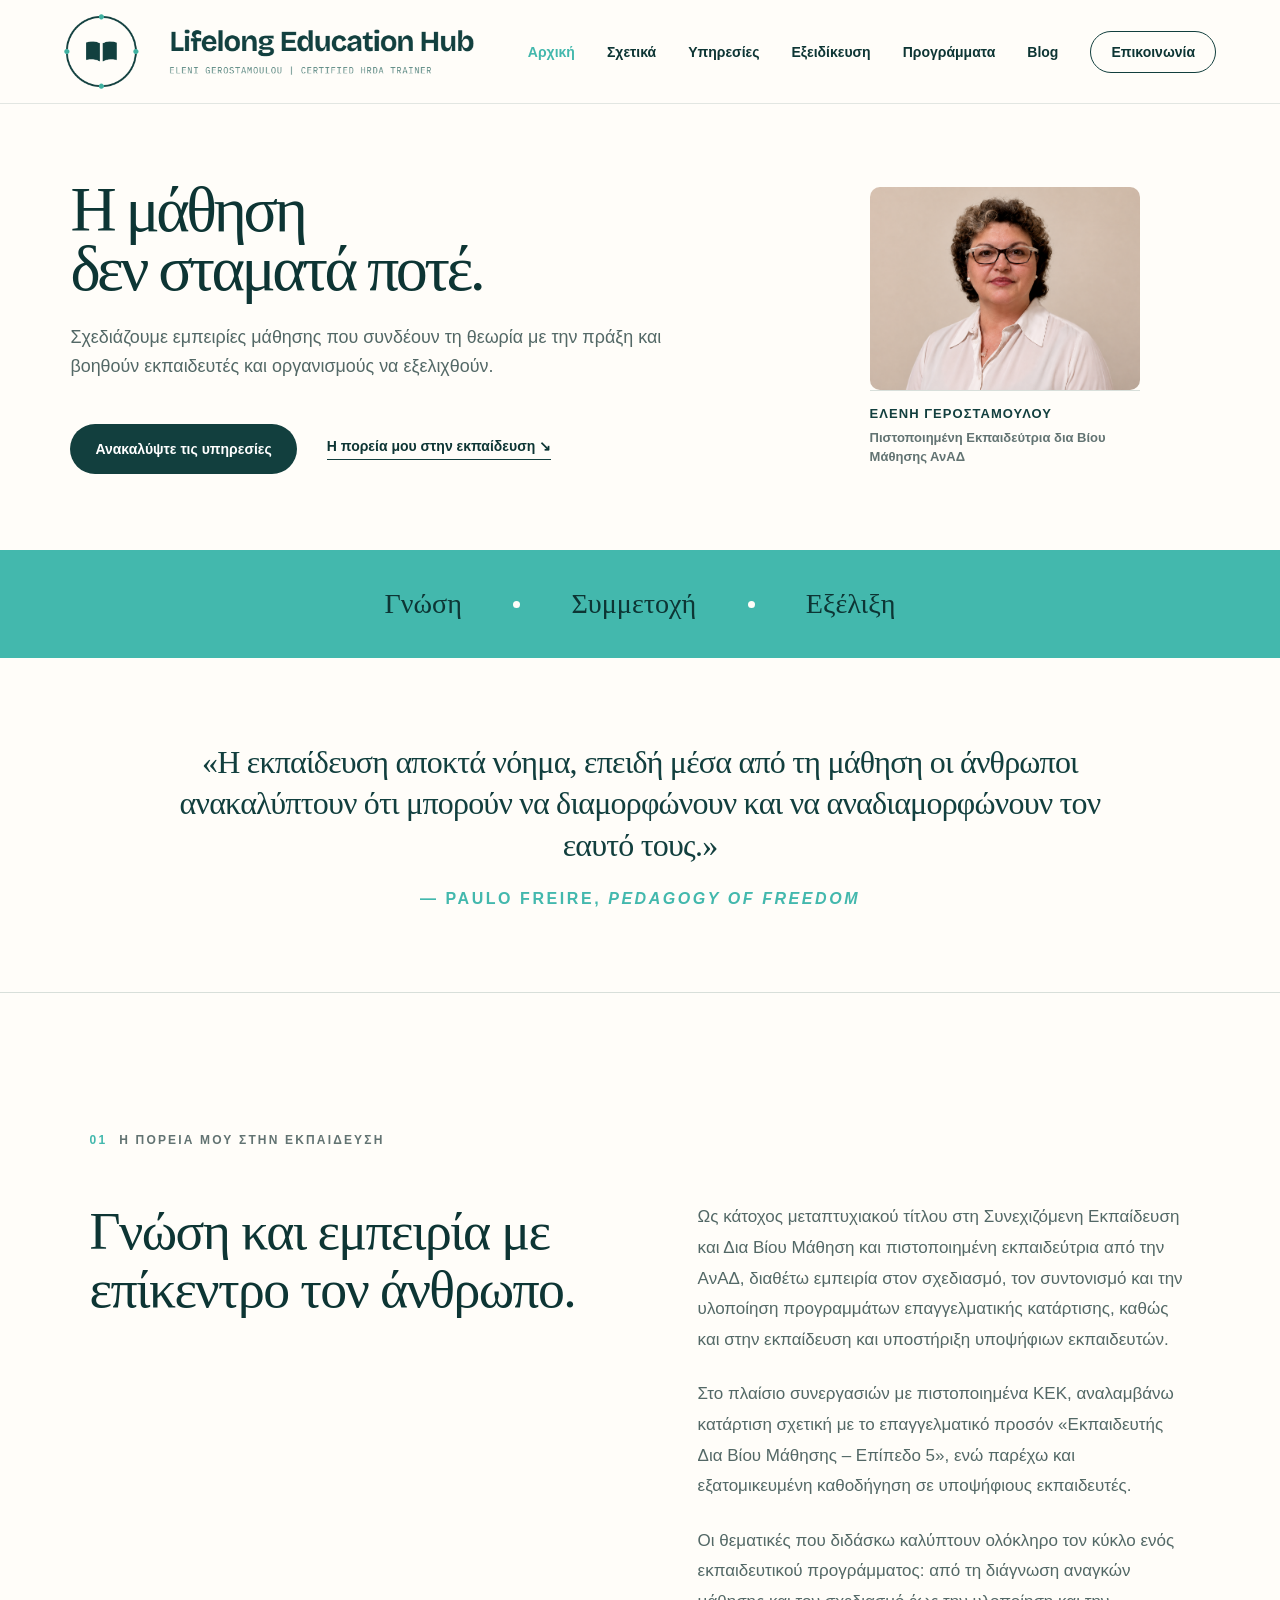
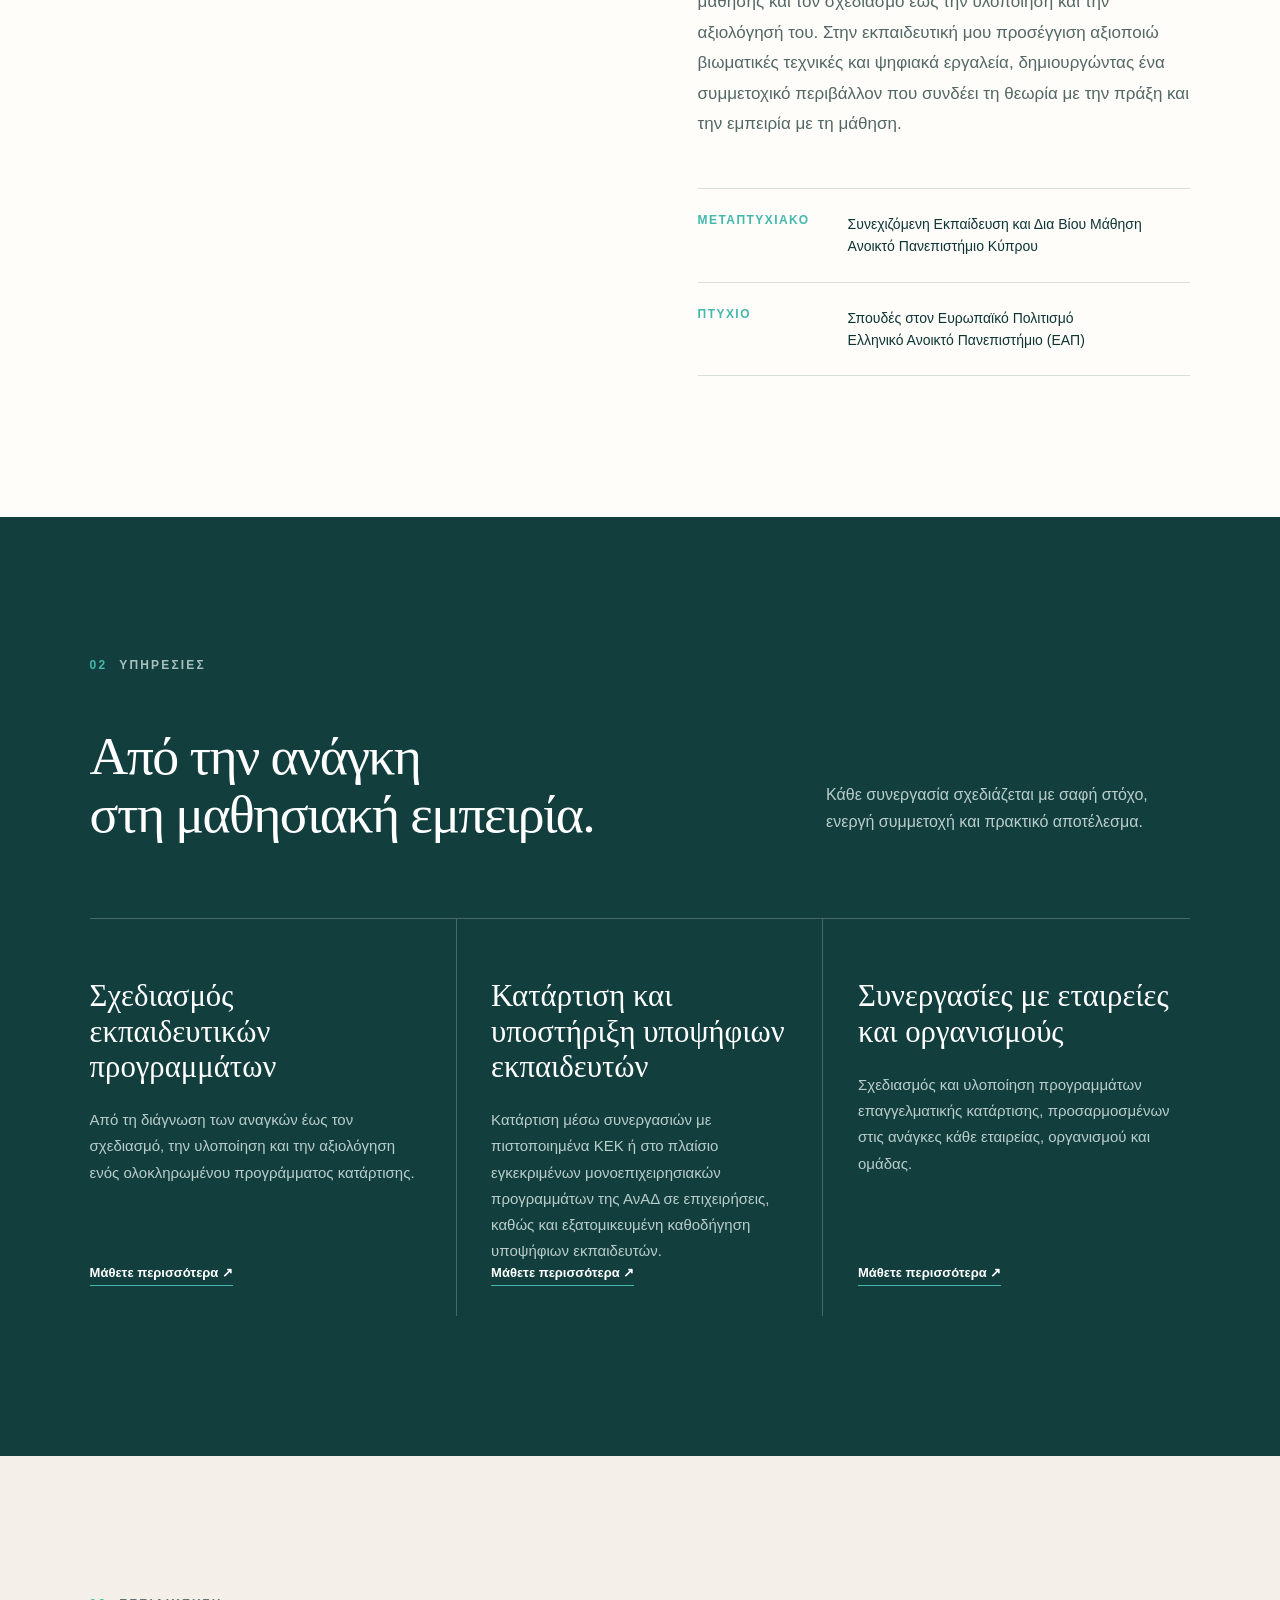
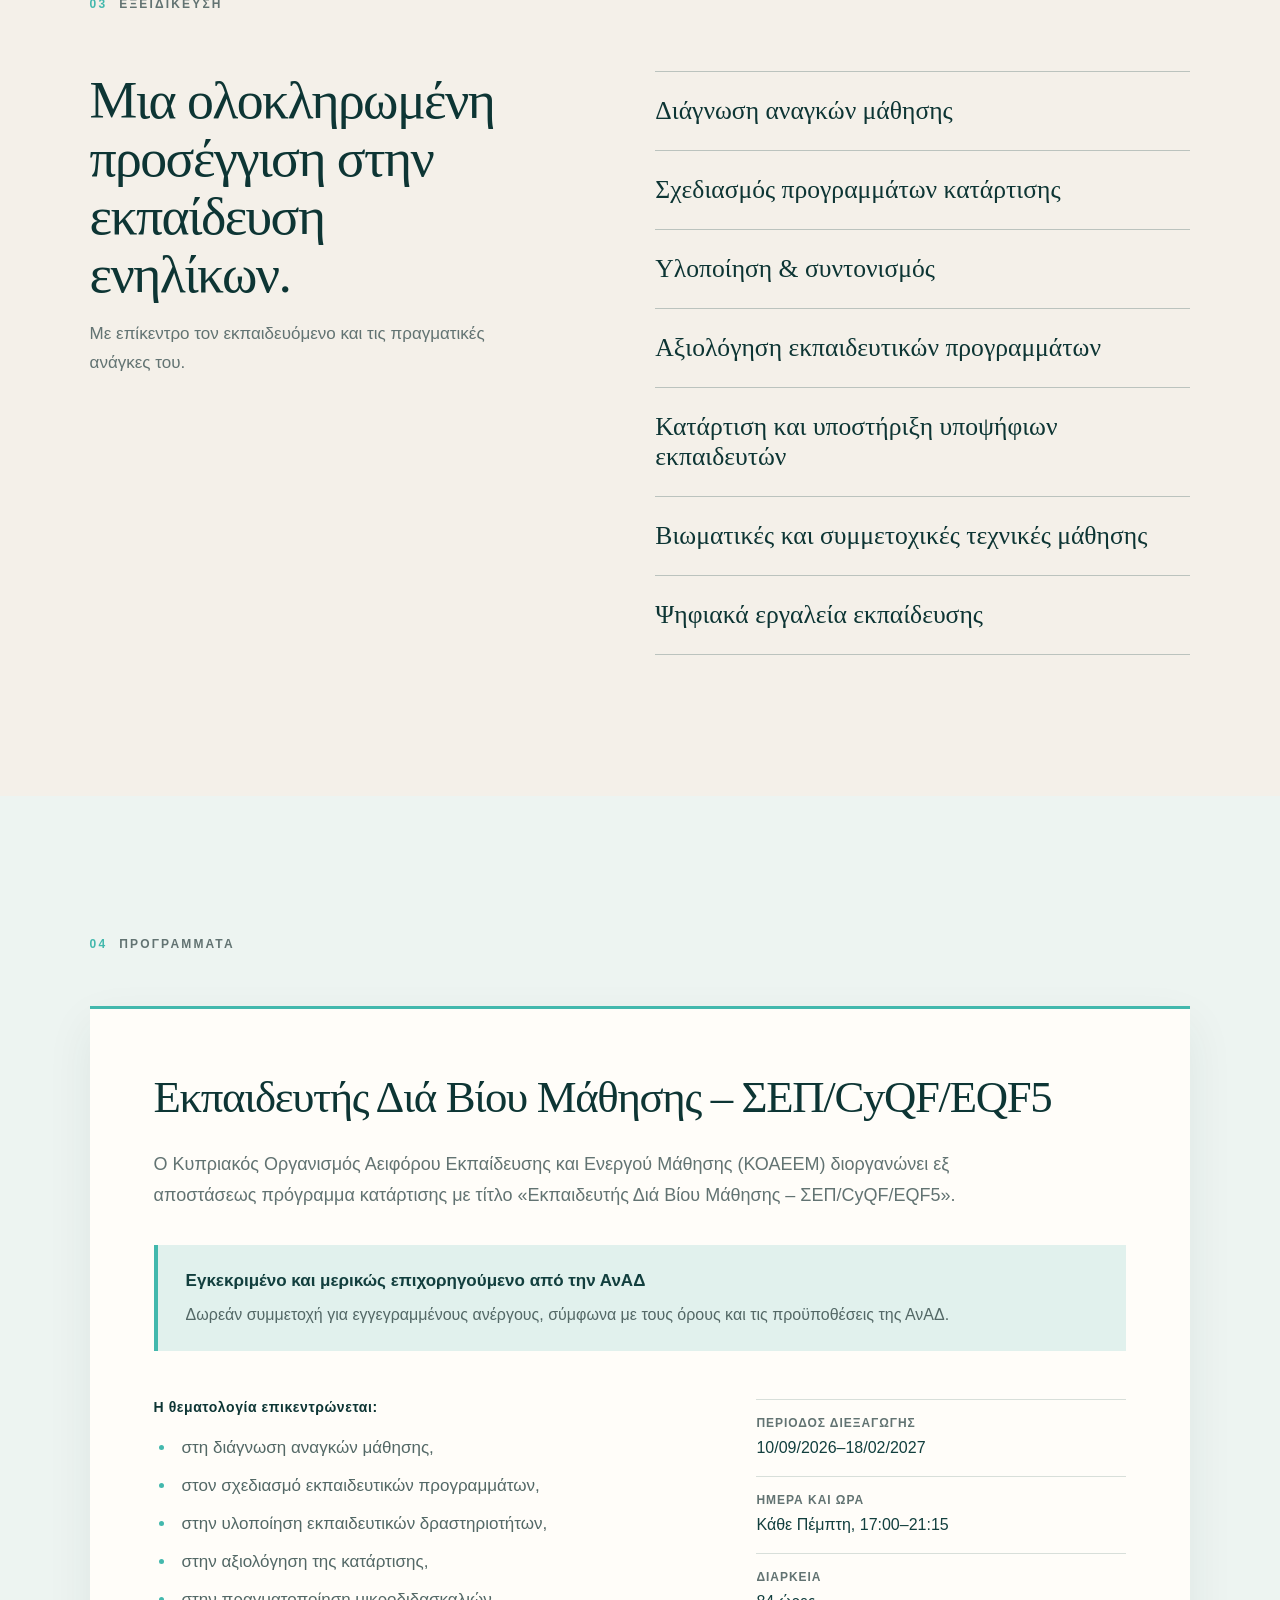
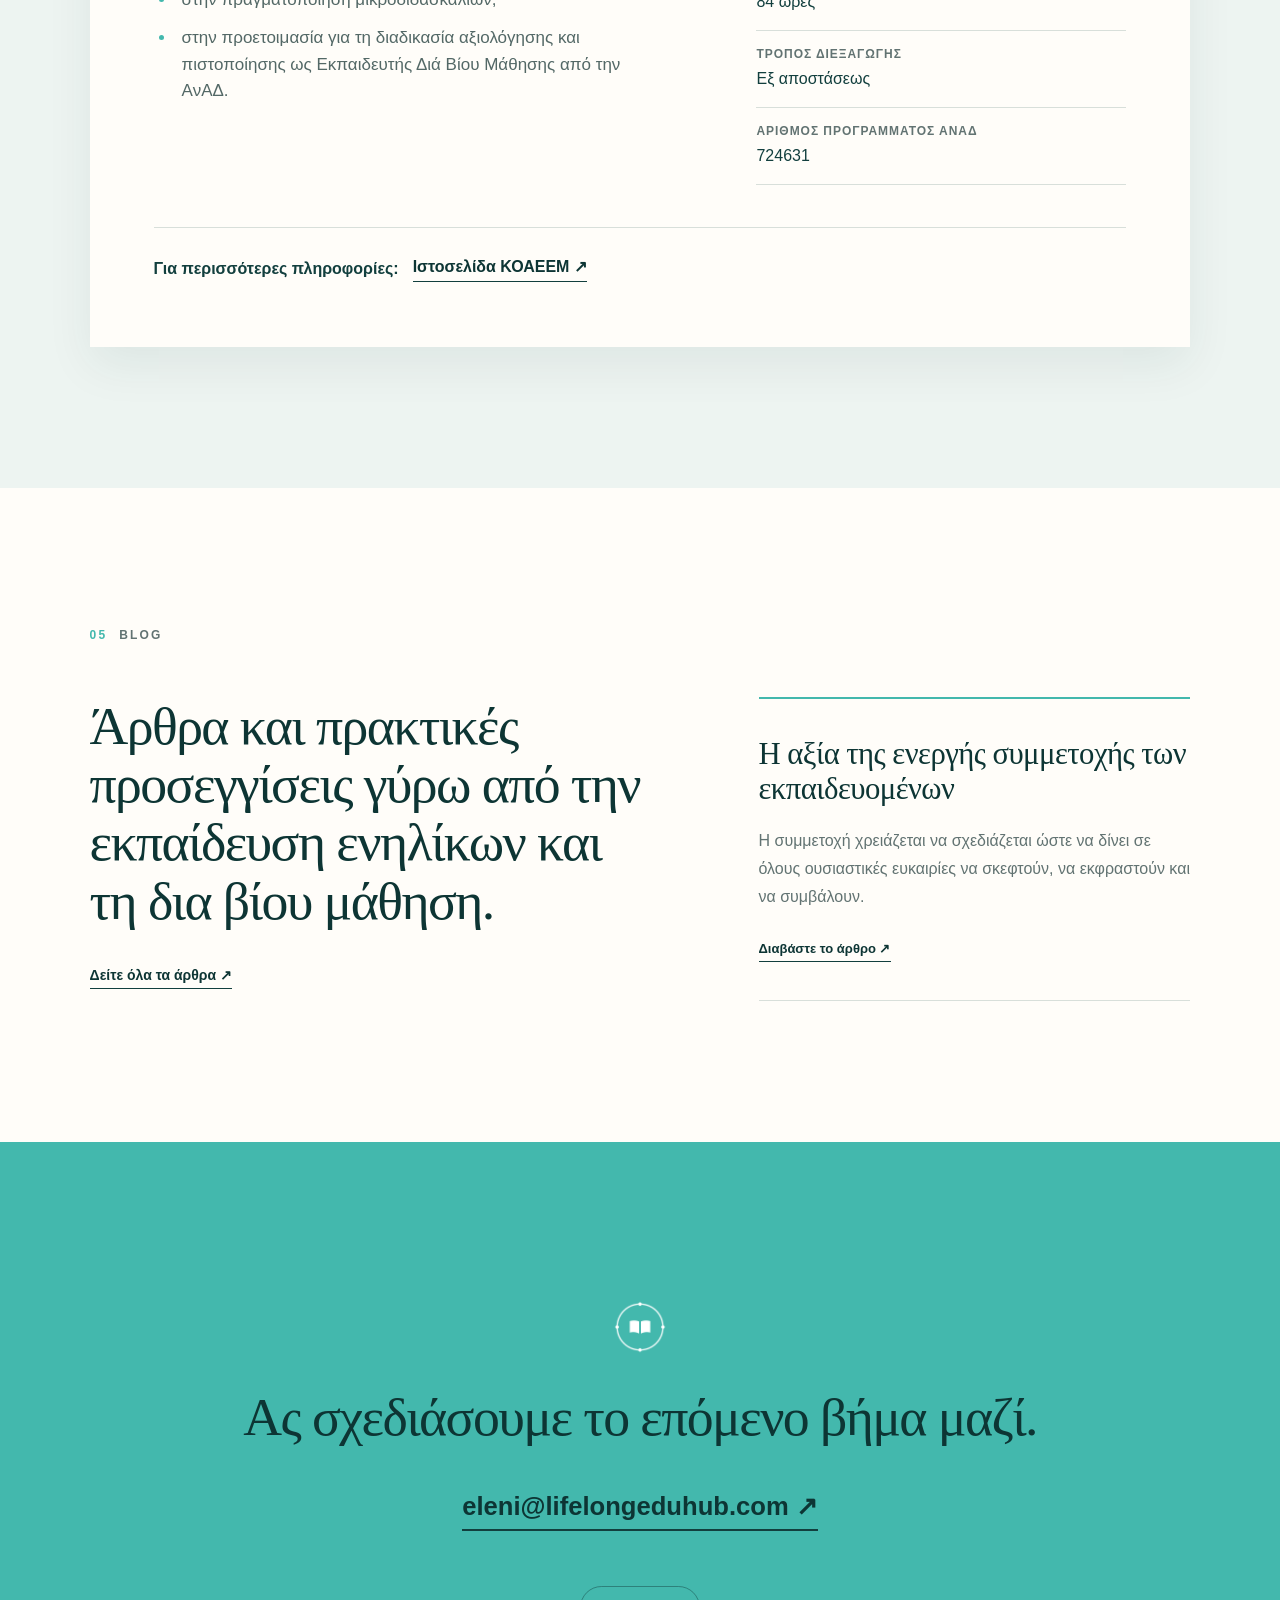
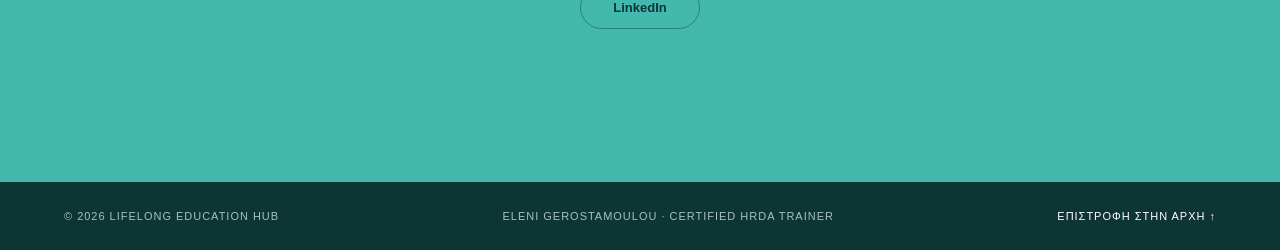
==== commit f53433c0: "Polish biography wording" ====
--- a/index.html
+++ b/index.html
@@ -28,8 +28,8 @@
   <section class="section about" id="σχετικά">
     <div class="section-label"><span>01</span> Η πορεία μου στην εκπαίδευση</div>
     <div class="about-grid"><h2>Γνώση και εμπειρία με επίκεντρο τον άνθρωπο.</h2><div class="about-copy">
-      <p>Ως κάτοχος μεταπτυχιακού τίτλου στη Συνεχιζόμενη Εκπαίδευση και τη Δια Βίου Μάθηση και πιστοποιημένη Εκπαιδεύτρια Δια Βίου Μάθησης από την ΑνΑΔ, διαθέτω εμπειρία στον σχεδιασμό, τον συντονισμό και την υλοποίηση προγραμμάτων επαγγελματικής κατάρτισης, καθώς και στην εκπαίδευση και υποστήριξη υποψήφιων εκπαιδευτών.</p>
-      <p>Στο πλαίσιο συνεργασιών με πιστοποιημένα ΚΕΚ, αναλαμβάνω κατάρτιση σχετική με το επαγγελματικό προσόν «Εκπαιδευτής Δια Βίου Μάθησης – Επίπεδο 5 (ΕΒΜ5)», ενώ παρέχω και εξατομικευμένη καθοδήγηση σε υποψήφιους εκπαιδευτές.</p>
+      <p>Ως κάτοχος μεταπτυχιακού τίτλου στη Συνεχιζόμενη Εκπαίδευση και Δια Βίου Μάθηση και πιστοποιημένη εκπαιδεύτρια από την ΑνΑΔ, διαθέτω εμπειρία στον σχεδιασμό, τον συντονισμό και την υλοποίηση προγραμμάτων επαγγελματικής κατάρτισης, καθώς και στην εκπαίδευση και υποστήριξη υποψήφιων εκπαιδευτών.</p>
+      <p>Στο πλαίσιο συνεργασιών με πιστοποιημένα ΚΕΚ, αναλαμβάνω κατάρτιση σχετική με το επαγγελματικό προσόν «Εκπαιδευτής Δια Βίου Μάθησης – Επίπεδο 5», ενώ παρέχω και εξατομικευμένη καθοδήγηση σε υποψήφιους εκπαιδευτές.</p>
       <p>Οι θεματικές που διδάσκω καλύπτουν ολόκληρο τον κύκλο ενός εκπαιδευτικού προγράμματος: από τη διάγνωση αναγκών μάθησης και τον σχεδιασμό έως την υλοποίηση και την αξιολόγησή του. Στην εκπαιδευτική μου προσέγγιση αξιοποιώ βιωματικές τεχνικές και ψηφιακά εργαλεία, δημιουργώντας ένα συμμετοχικό περιβάλλον που συνδέει τη θεωρία με την πράξη και την εμπειρία με τη μάθηση.</p>
       <div class="qualifications"><div><strong>Μεταπτυχιακό</strong><span>Συνεχιζόμενη Εκπαίδευση και Δια Βίου Μάθηση<br>Ανοικτό Πανεπιστήμιο Κύπρου</span></div><div><strong>Πτυχίο</strong><span>Σπουδές στον Ευρωπαϊκό Πολιτισμό<br>Ελληνικό Ανοικτό Πανεπιστήμιο (ΕΑΠ)</span></div></div>
     </div></div>
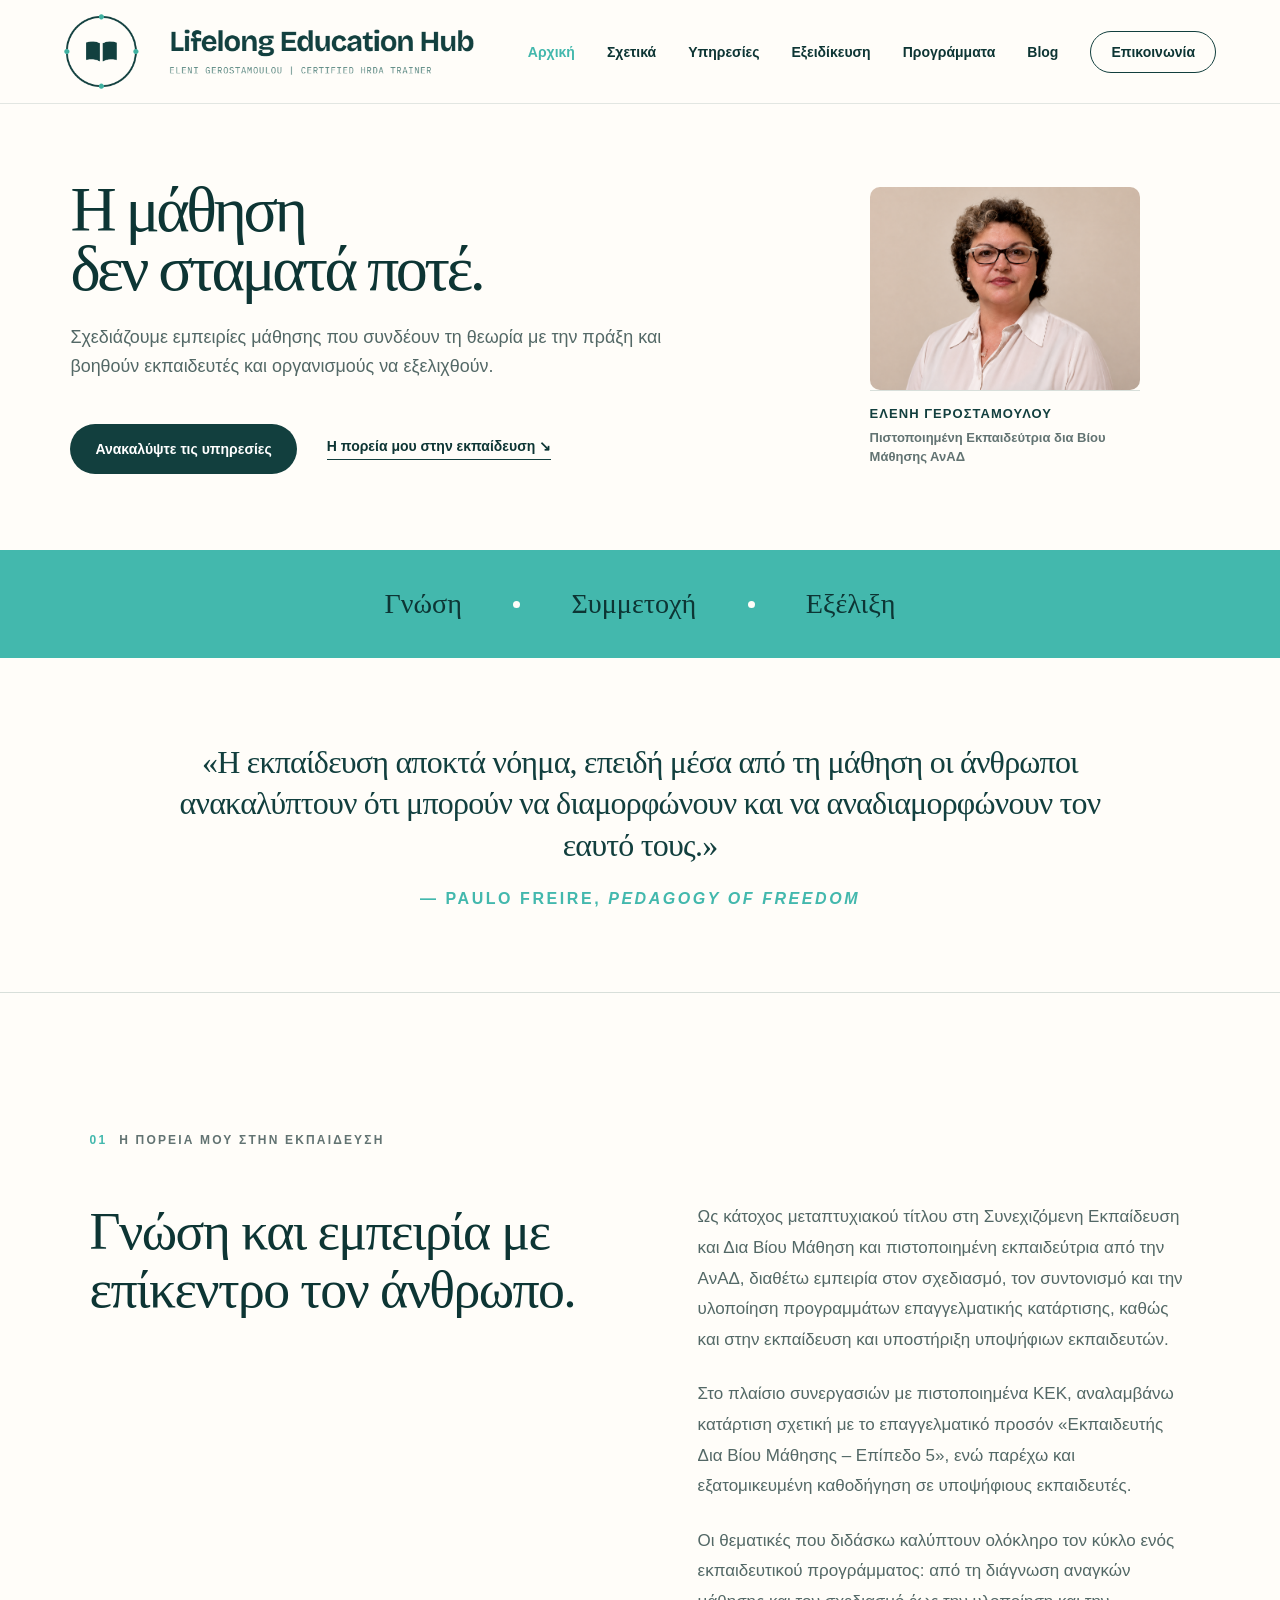
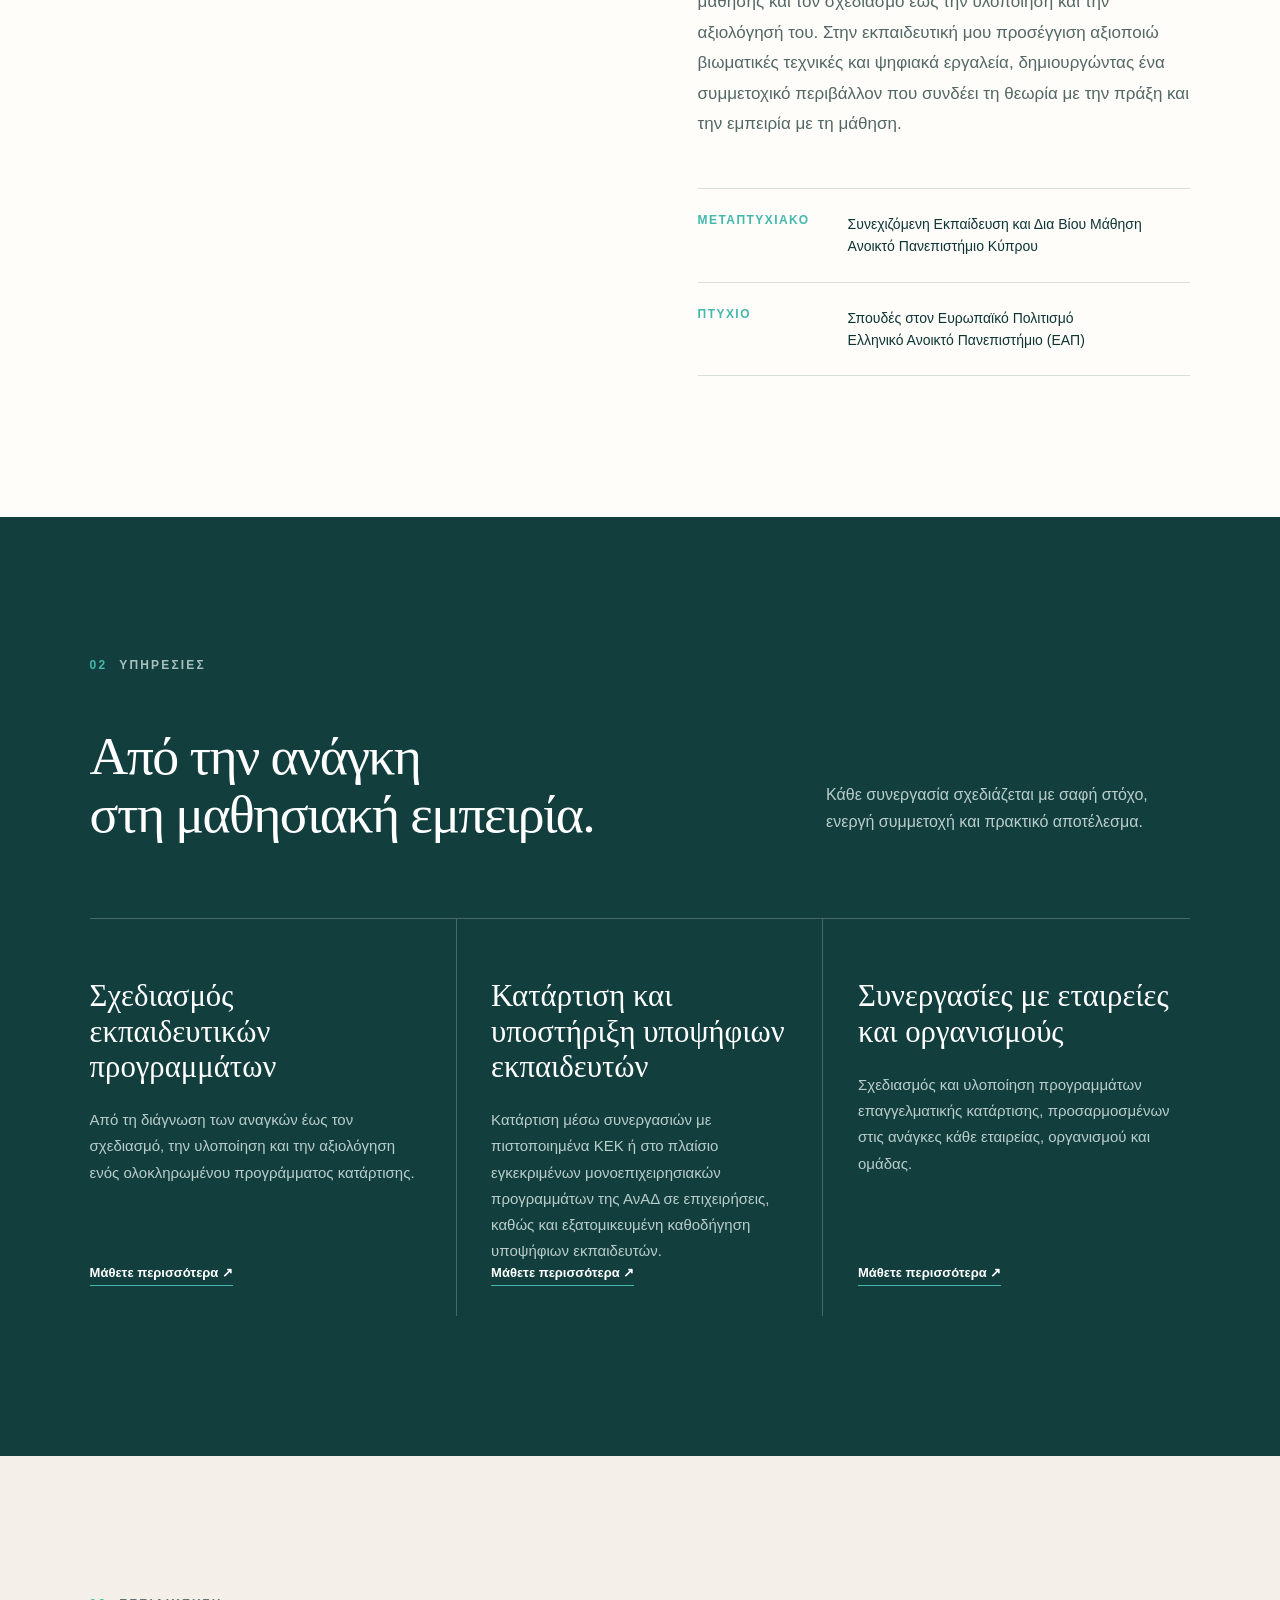
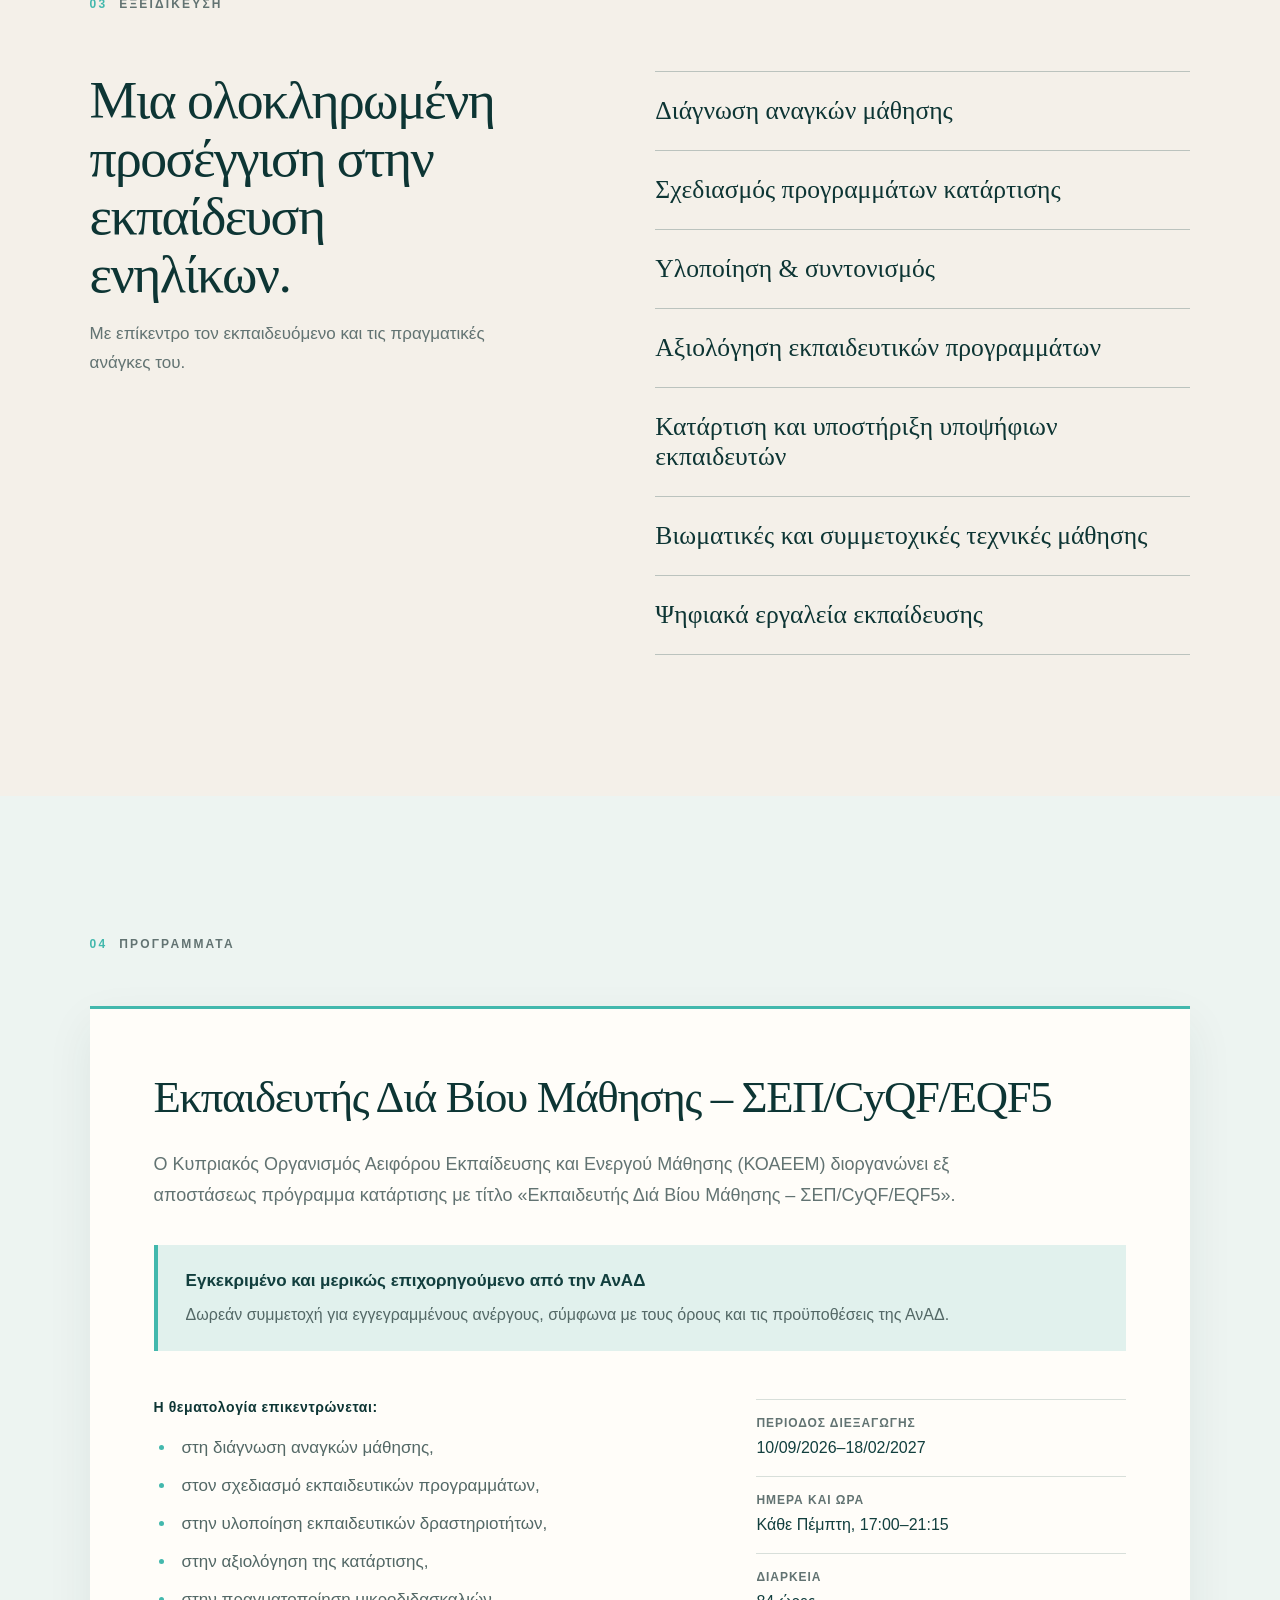
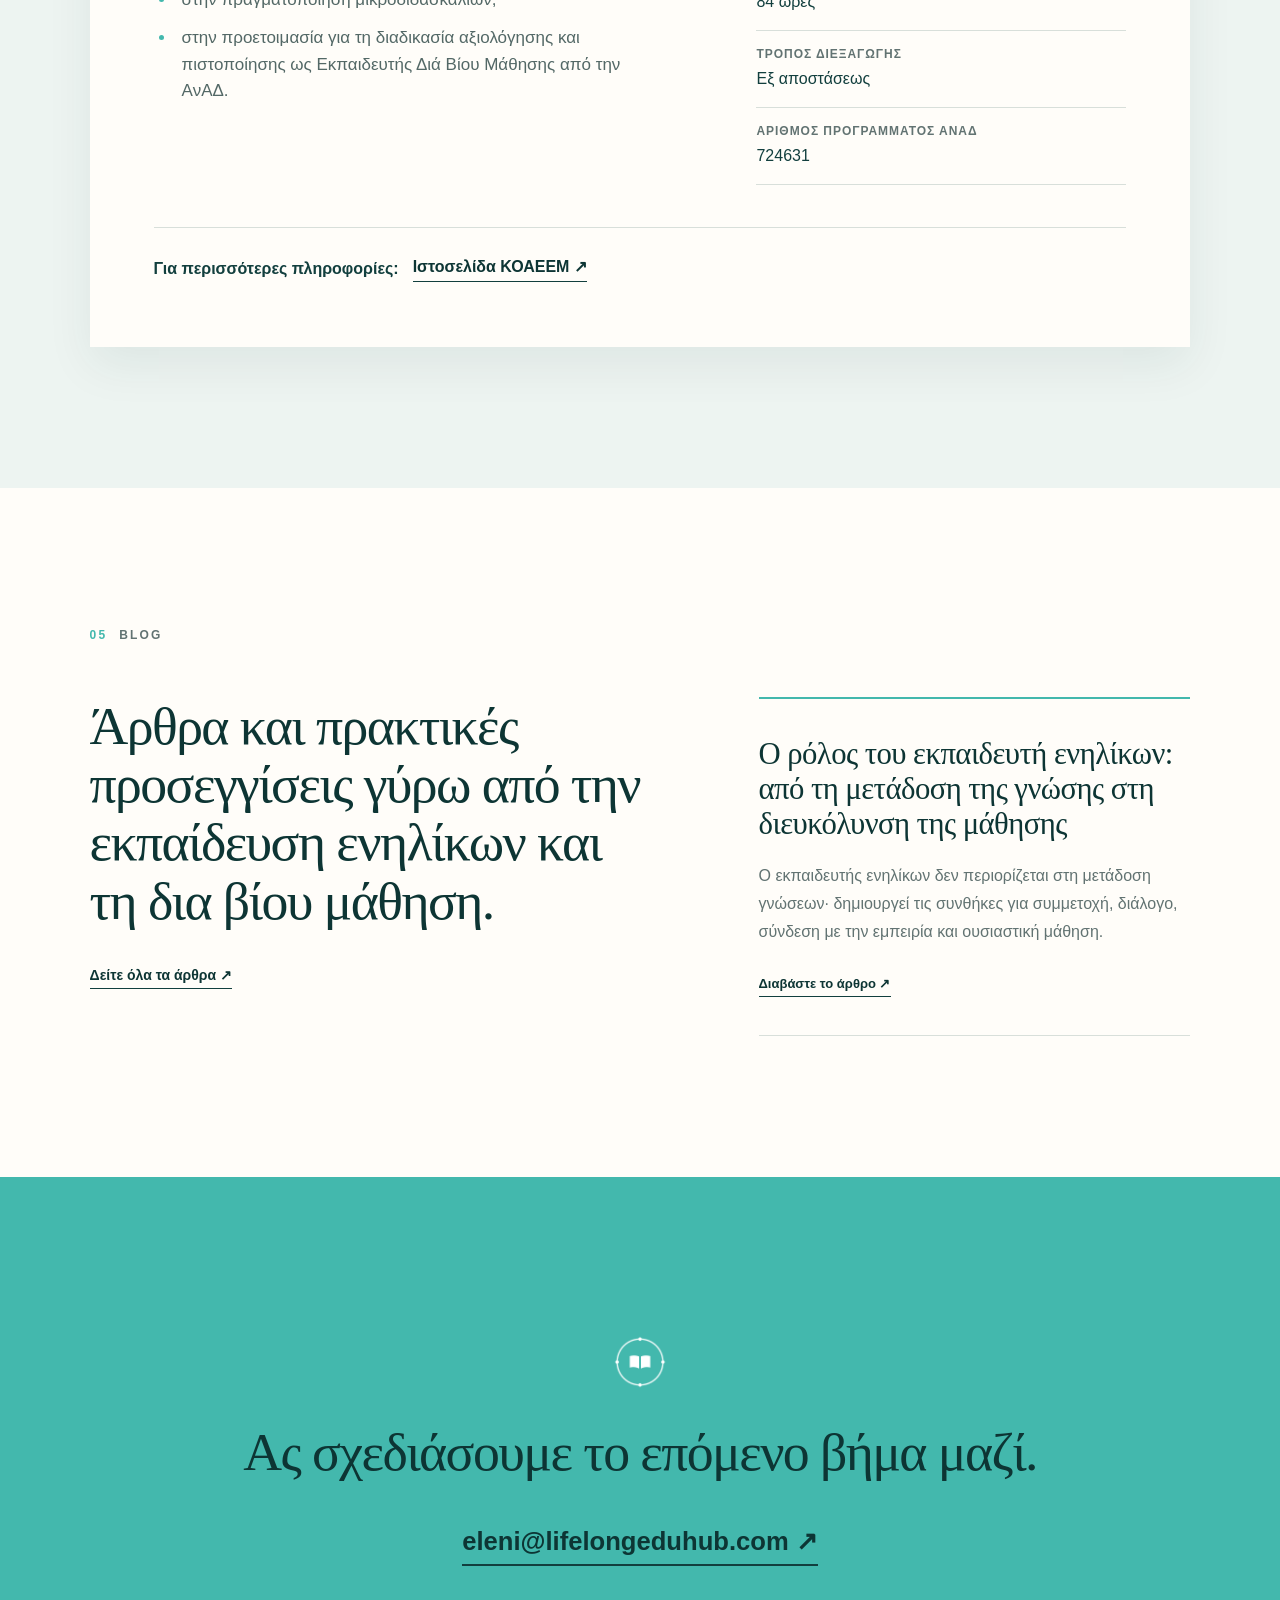
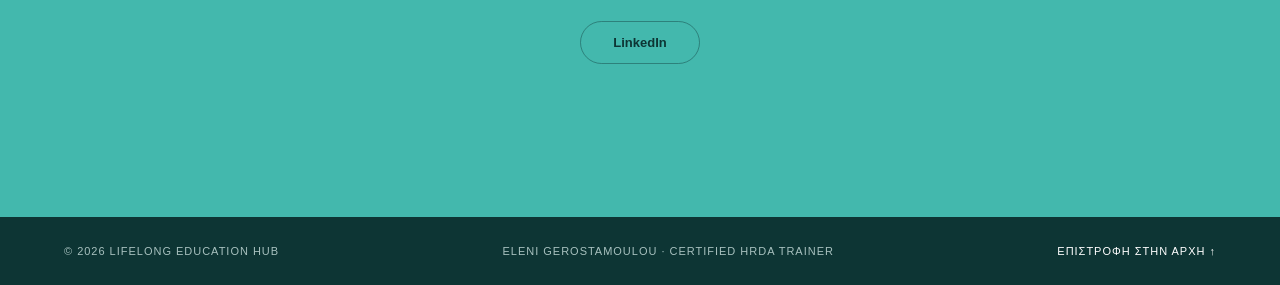
==== commit a01bb5dd: "Add trainer role article" ====
--- a/index.html
+++ b/index.html
@@ -90,7 +90,7 @@
     <div class="section-label"><span>05</span> Blog</div>
     <div class="thoughts-preview-grid">
       <div class="thoughts-preview-intro"><p>Άρθρα και πρακτικές προσεγγίσεις γύρω από την εκπαίδευση ενηλίκων και τη δια βίου μάθηση.</p><a class="text-link" href="thoughts-practices.html">Δείτε όλα τα άρθρα <span>↗</span></a></div>
-      <article class="featured-thought"><h3><a href="active-participation.html">Η αξία της ενεργής συμμετοχής των εκπαιδευομένων</a></h3><p>Η συμμετοχή χρειάζεται να σχεδιάζεται ώστε να δίνει σε όλους ουσιαστικές ευκαιρίες να σκεφτούν, να εκφραστούν και να συμβάλουν.</p><a href="active-participation.html">Διαβάστε το άρθρο ↗</a></article>
+      <article class="featured-thought"><h3><a href="trainer-role.html">Ο ρόλος του εκπαιδευτή ενηλίκων: από τη μετάδοση της γνώσης στη διευκόλυνση της μάθησης</a></h3><p>Ο εκπαιδευτής ενηλίκων δεν περιορίζεται στη μετάδοση γνώσεων· δημιουργεί τις συνθήκες για συμμετοχή, διάλογο, σύνδεση με την εμπειρία και ουσιαστική μάθηση.</p><a href="trainer-role.html">Διαβάστε το άρθρο ↗</a></article>
     </div>
   </section>
   <section class="contact" id="επικοινωνία"><img class="contact-mark" src="mark-white.png" alt=""><h2>Ας σχεδιάσουμε το επόμενο βήμα μαζί.</h2><a class="contact-email" href="mailto:eleni@lifelongeduhub.com">eleni@lifelongeduhub.com ↗</a><div class="social-links"><a href="https://www.linkedin.com/in/eleni-gerostamoulou-58336a389/" target="_blank">LinkedIn</a></div></section>
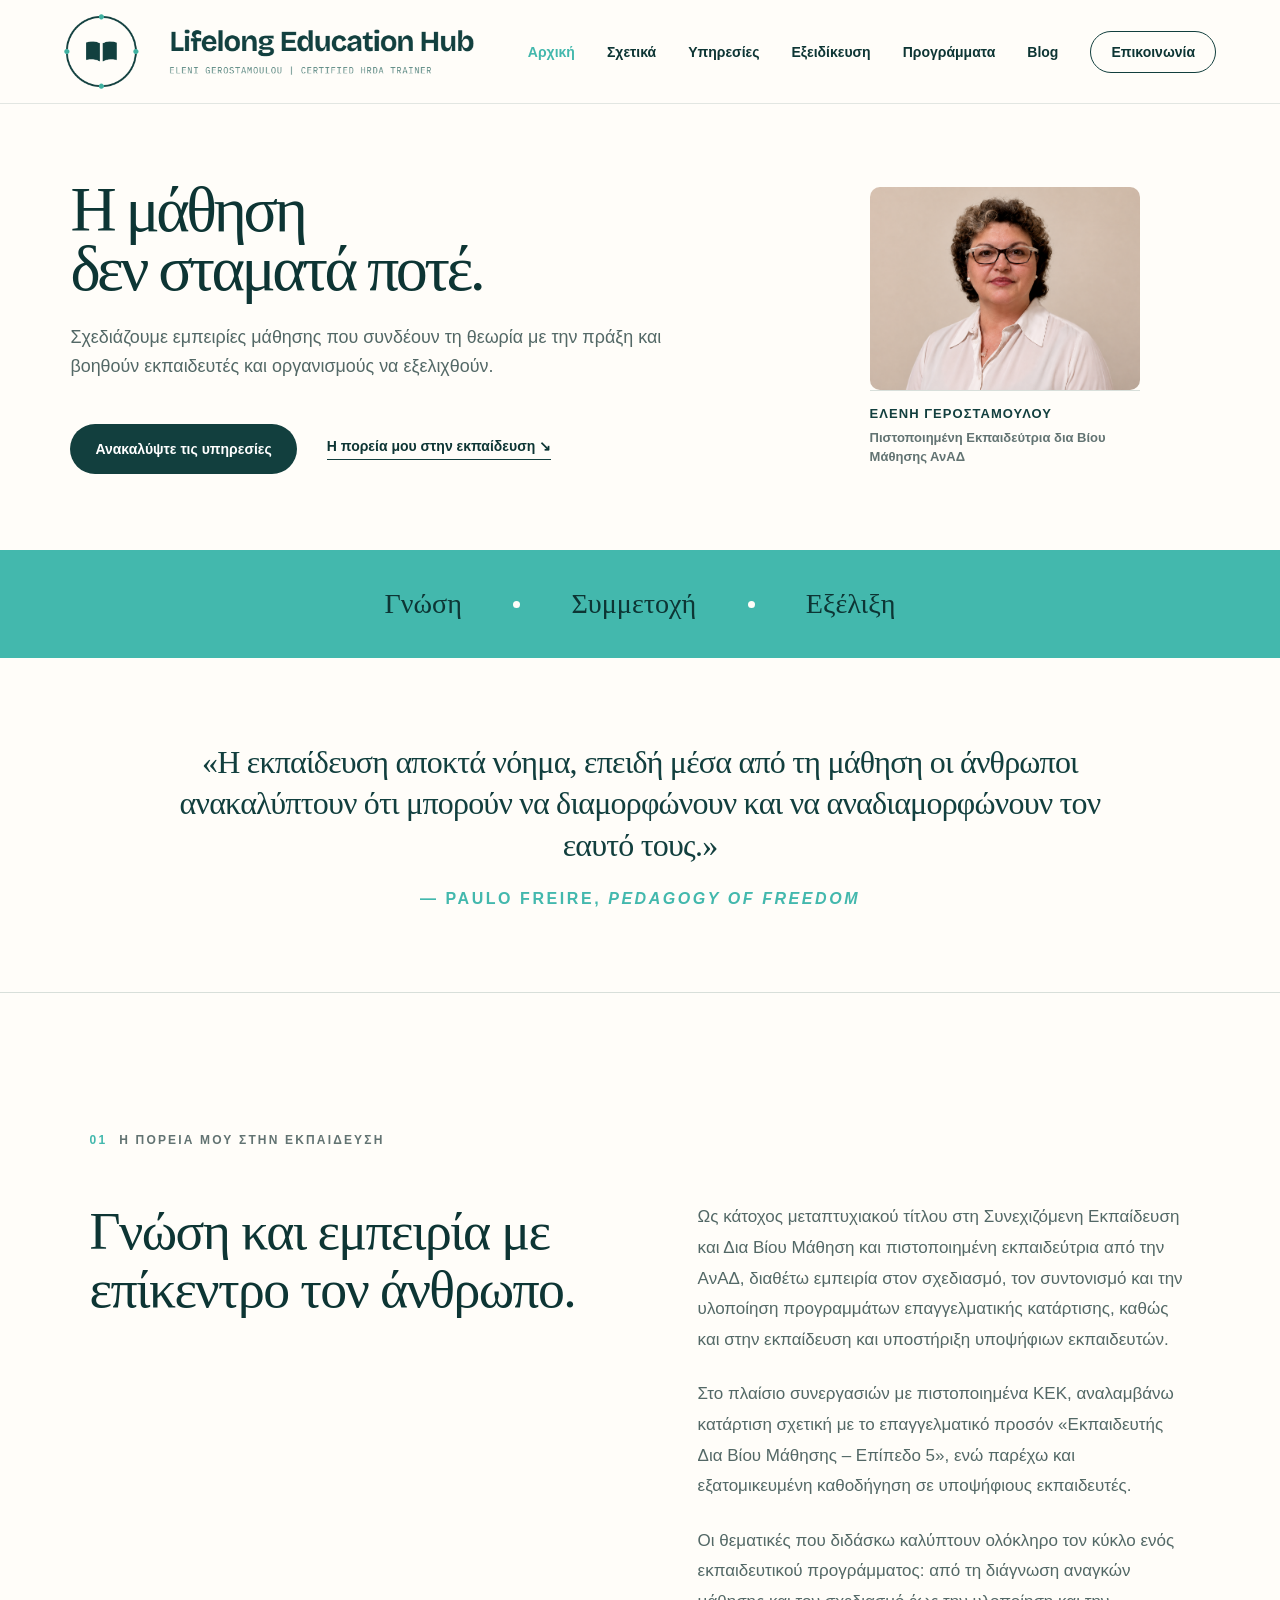
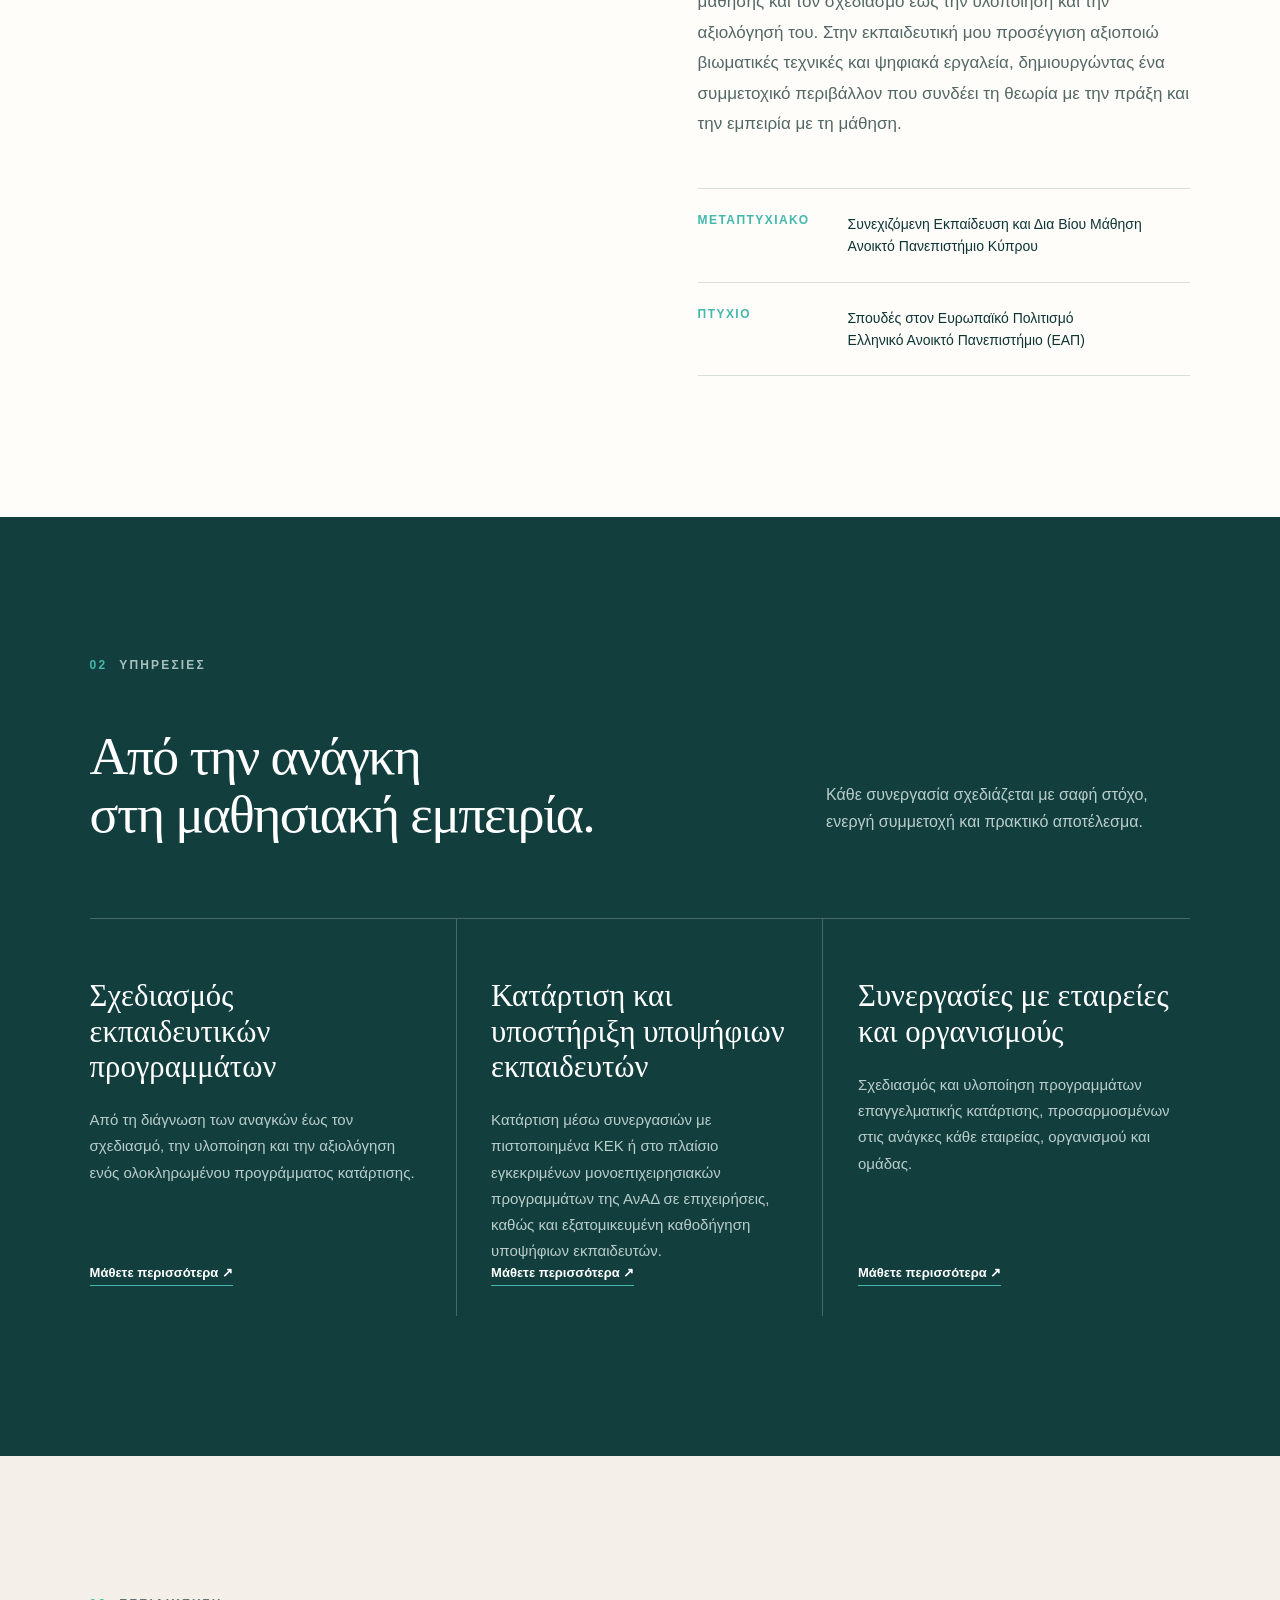
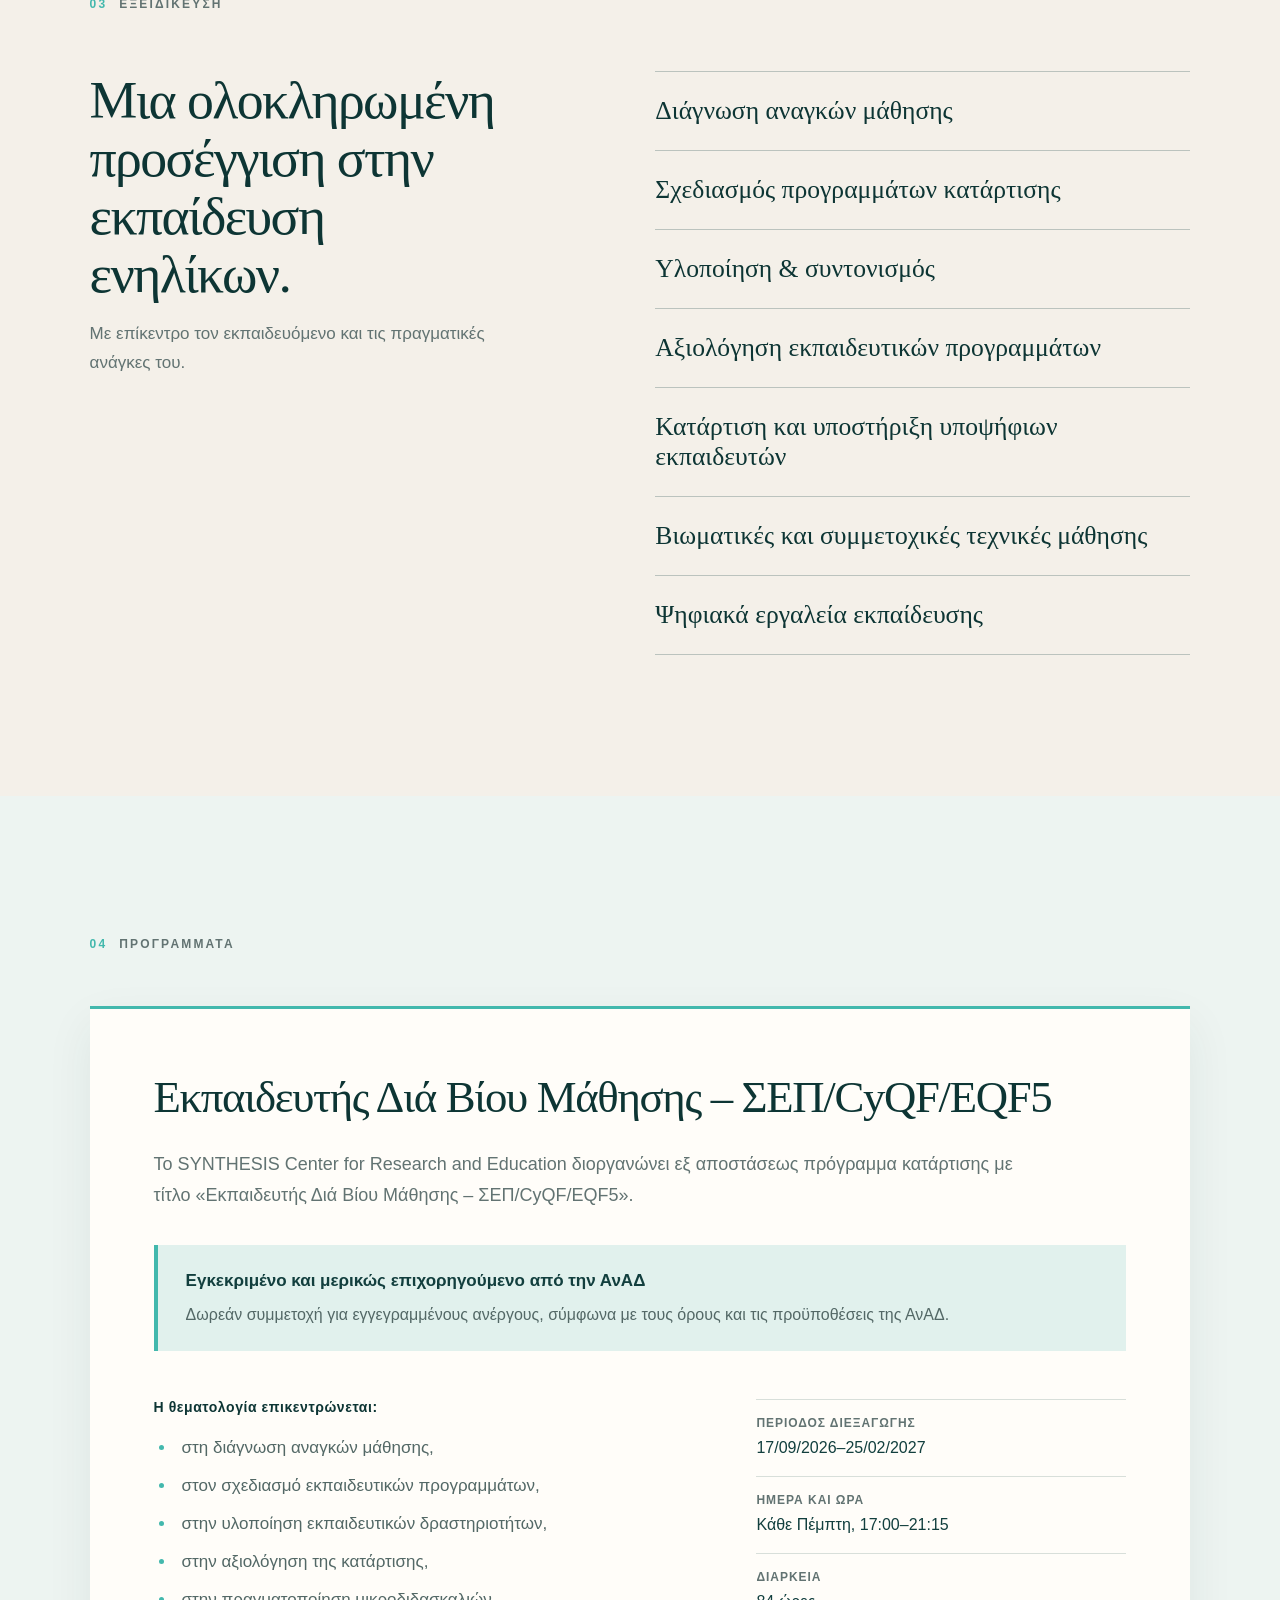
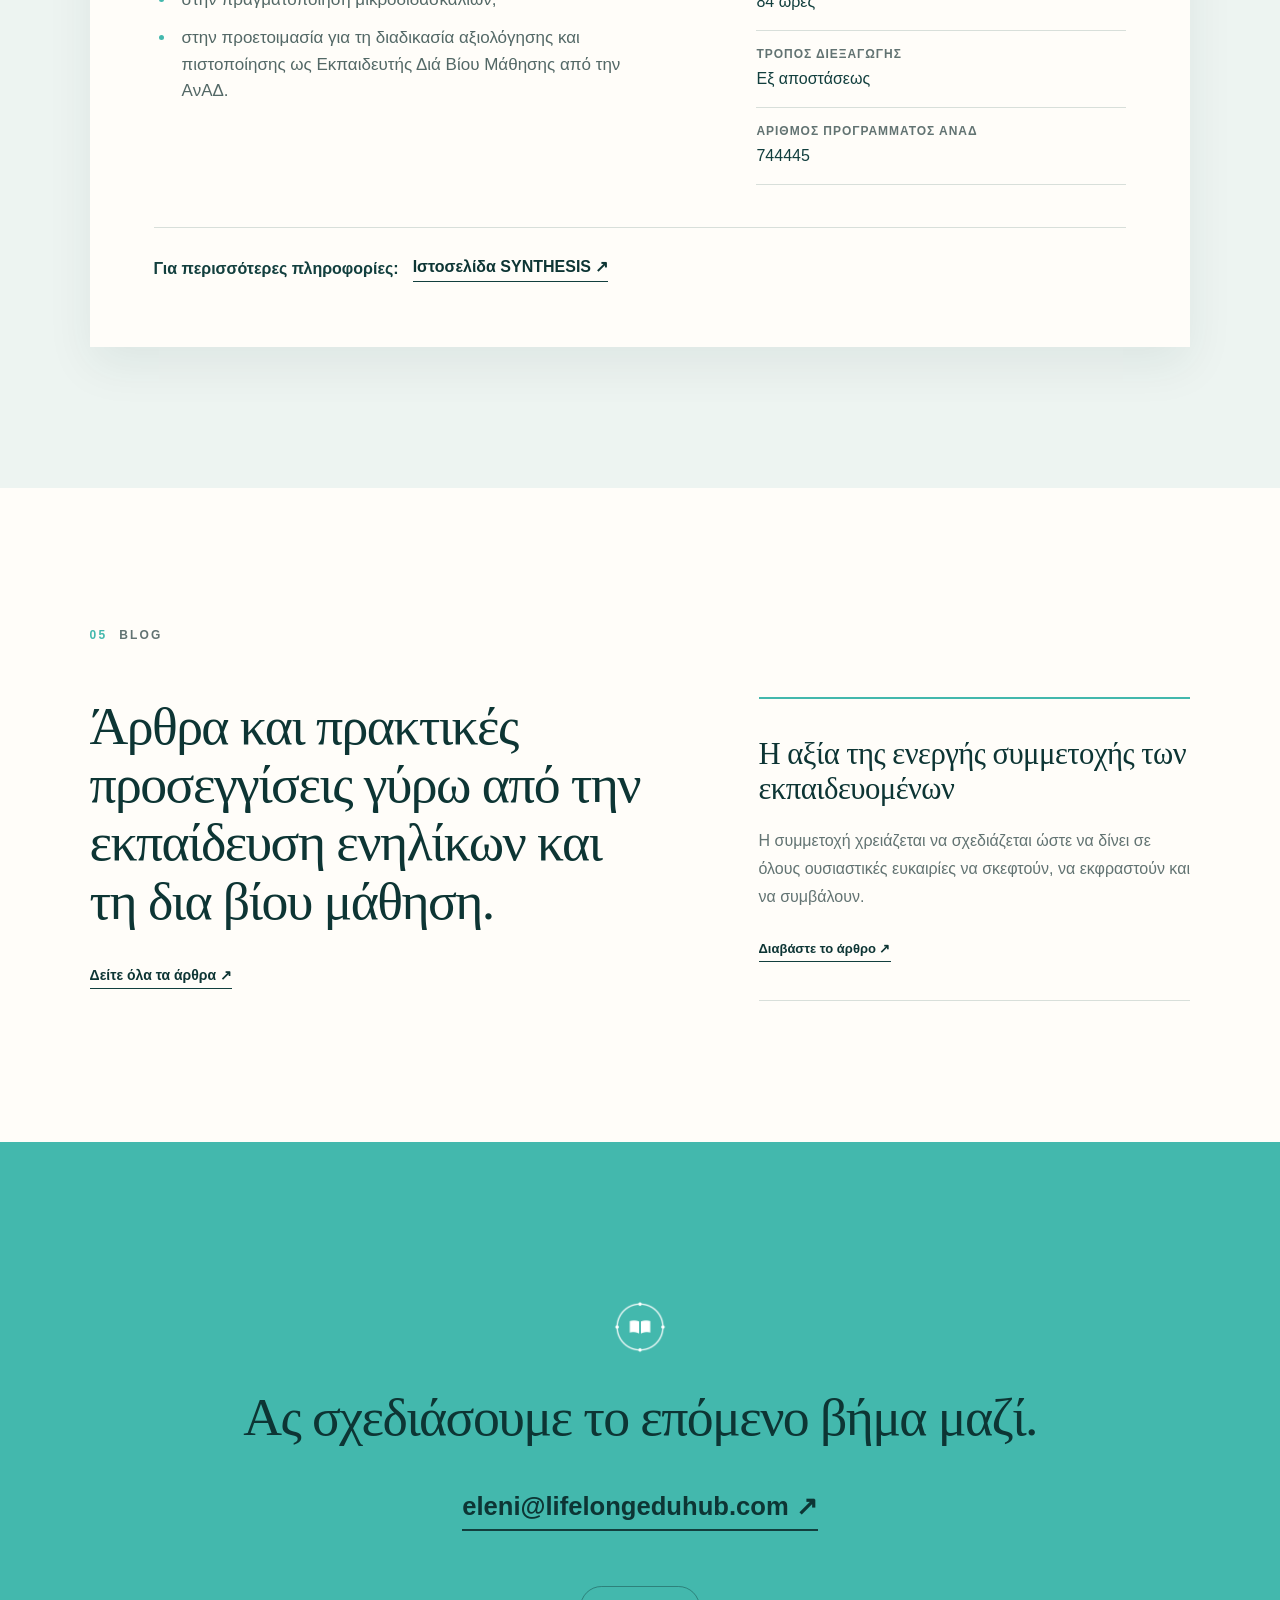
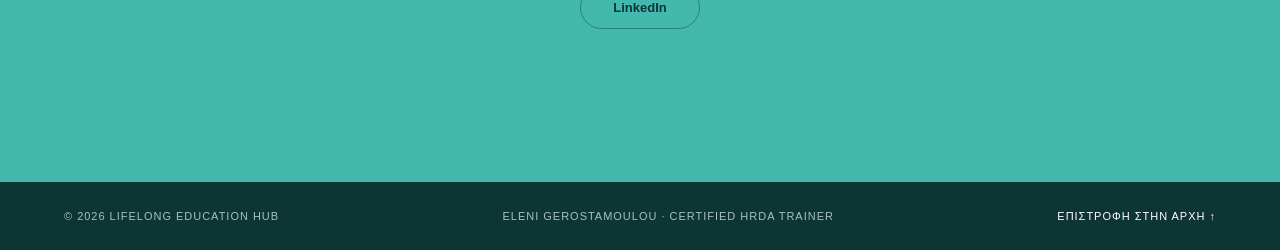
==== commit 492e5398: "Update training provider and program details" ====
--- a/index.html
+++ b/index.html
@@ -54,7 +54,7 @@
     <article class="program-card">
       <div class="program-heading">
         <h2>Εκπαιδευτής Διά Βίου Μάθησης – ΣΕΠ/CyQF/EQF5</h2>
-        <p>Ο Κυπριακός Οργανισμός Αειφόρου Εκπαίδευσης και Ενεργού Μάθησης (ΚΟΑΕΕΜ) διοργανώνει εξ αποστάσεως πρόγραμμα κατάρτισης με τίτλο «Εκπαιδευτής Διά Βίου Μάθησης – ΣΕΠ/CyQF/EQF5».</p>
+        <p>Το SYNTHESIS Center for Research and Education διοργανώνει εξ αποστάσεως πρόγραμμα κατάρτισης με τίτλο «Εκπαιδευτής Διά Βίου Μάθησης – ΣΕΠ/CyQF/EQF5».</p>
       </div>
       <aside class="program-funding" aria-label="Πληροφορίες έγκρισης και επιχορήγησης">
         <strong>Εγκεκριμένο και μερικώς επιχορηγούμενο από την ΑνΑΔ</strong>
@@ -73,16 +73,16 @@
           </ul>
         </div>
         <dl class="program-details">
-          <div><dt>Περίοδος διεξαγωγής</dt><dd>10/09/2026–18/02/2027</dd></div>
+          <div><dt>Περίοδος διεξαγωγής</dt><dd>17/09/2026–25/02/2027</dd></div>
           <div><dt>Ημέρα και ώρα</dt><dd>Κάθε Πέμπτη, 17:00–21:15</dd></div>
           <div><dt>Διάρκεια</dt><dd>84 ώρες</dd></div>
           <div><dt>Τρόπος διεξαγωγής</dt><dd>Εξ αποστάσεως</dd></div>
-          <div><dt>Αριθμός προγράμματος ΑνΑΔ</dt><dd>724631</dd></div>
+          <div><dt>Αριθμός προγράμματος ΑνΑΔ</dt><dd>744445</dd></div>
         </dl>
       </div>
       <div class="program-footer">
         <p><strong>Για περισσότερες πληροφορίες:</strong></p>
-        <div class="program-links"><a href="https://aeemacademy.eu/" target="_blank" rel="noopener noreferrer">Ιστοσελίδα ΚΟΑΕΕΜ ↗</a></div>
+        <div class="program-links"><a href="https://www.synthesis-center.org/vet" target="_blank" rel="noopener noreferrer">Ιστοσελίδα SYNTHESIS ↗</a></div>
       </div>
     </article>
   </section>
@@ -90,7 +90,7 @@
     <div class="section-label"><span>05</span> Blog</div>
     <div class="thoughts-preview-grid">
       <div class="thoughts-preview-intro"><p>Άρθρα και πρακτικές προσεγγίσεις γύρω από την εκπαίδευση ενηλίκων και τη δια βίου μάθηση.</p><a class="text-link" href="thoughts-practices.html">Δείτε όλα τα άρθρα <span>↗</span></a></div>
-      <article class="featured-thought"><h3><a href="trainer-role.html">Ο ρόλος του εκπαιδευτή ενηλίκων: από τη μετάδοση της γνώσης στη διευκόλυνση της μάθησης</a></h3><p>Ο εκπαιδευτής ενηλίκων δεν περιορίζεται στη μετάδοση γνώσεων· δημιουργεί τις συνθήκες για συμμετοχή, διάλογο, σύνδεση με την εμπειρία και ουσιαστική μάθηση.</p><a href="trainer-role.html">Διαβάστε το άρθρο ↗</a></article>
+      <article class="featured-thought"><h3><a href="active-participation.html">Η αξία της ενεργής συμμετοχής των εκπαιδευομένων</a></h3><p>Η συμμετοχή χρειάζεται να σχεδιάζεται ώστε να δίνει σε όλους ουσιαστικές ευκαιρίες να σκεφτούν, να εκφραστούν και να συμβάλουν.</p><a href="active-participation.html">Διαβάστε το άρθρο ↗</a></article>
     </div>
   </section>
   <section class="contact" id="επικοινωνία"><img class="contact-mark" src="mark-white.png" alt=""><h2>Ας σχεδιάσουμε το επόμενο βήμα μαζί.</h2><a class="contact-email" href="mailto:eleni@lifelongeduhub.com">eleni@lifelongeduhub.com ↗</a><div class="social-links"><a href="https://www.linkedin.com/in/eleni-gerostamoulou-58336a389/" target="_blank">LinkedIn</a></div></section>
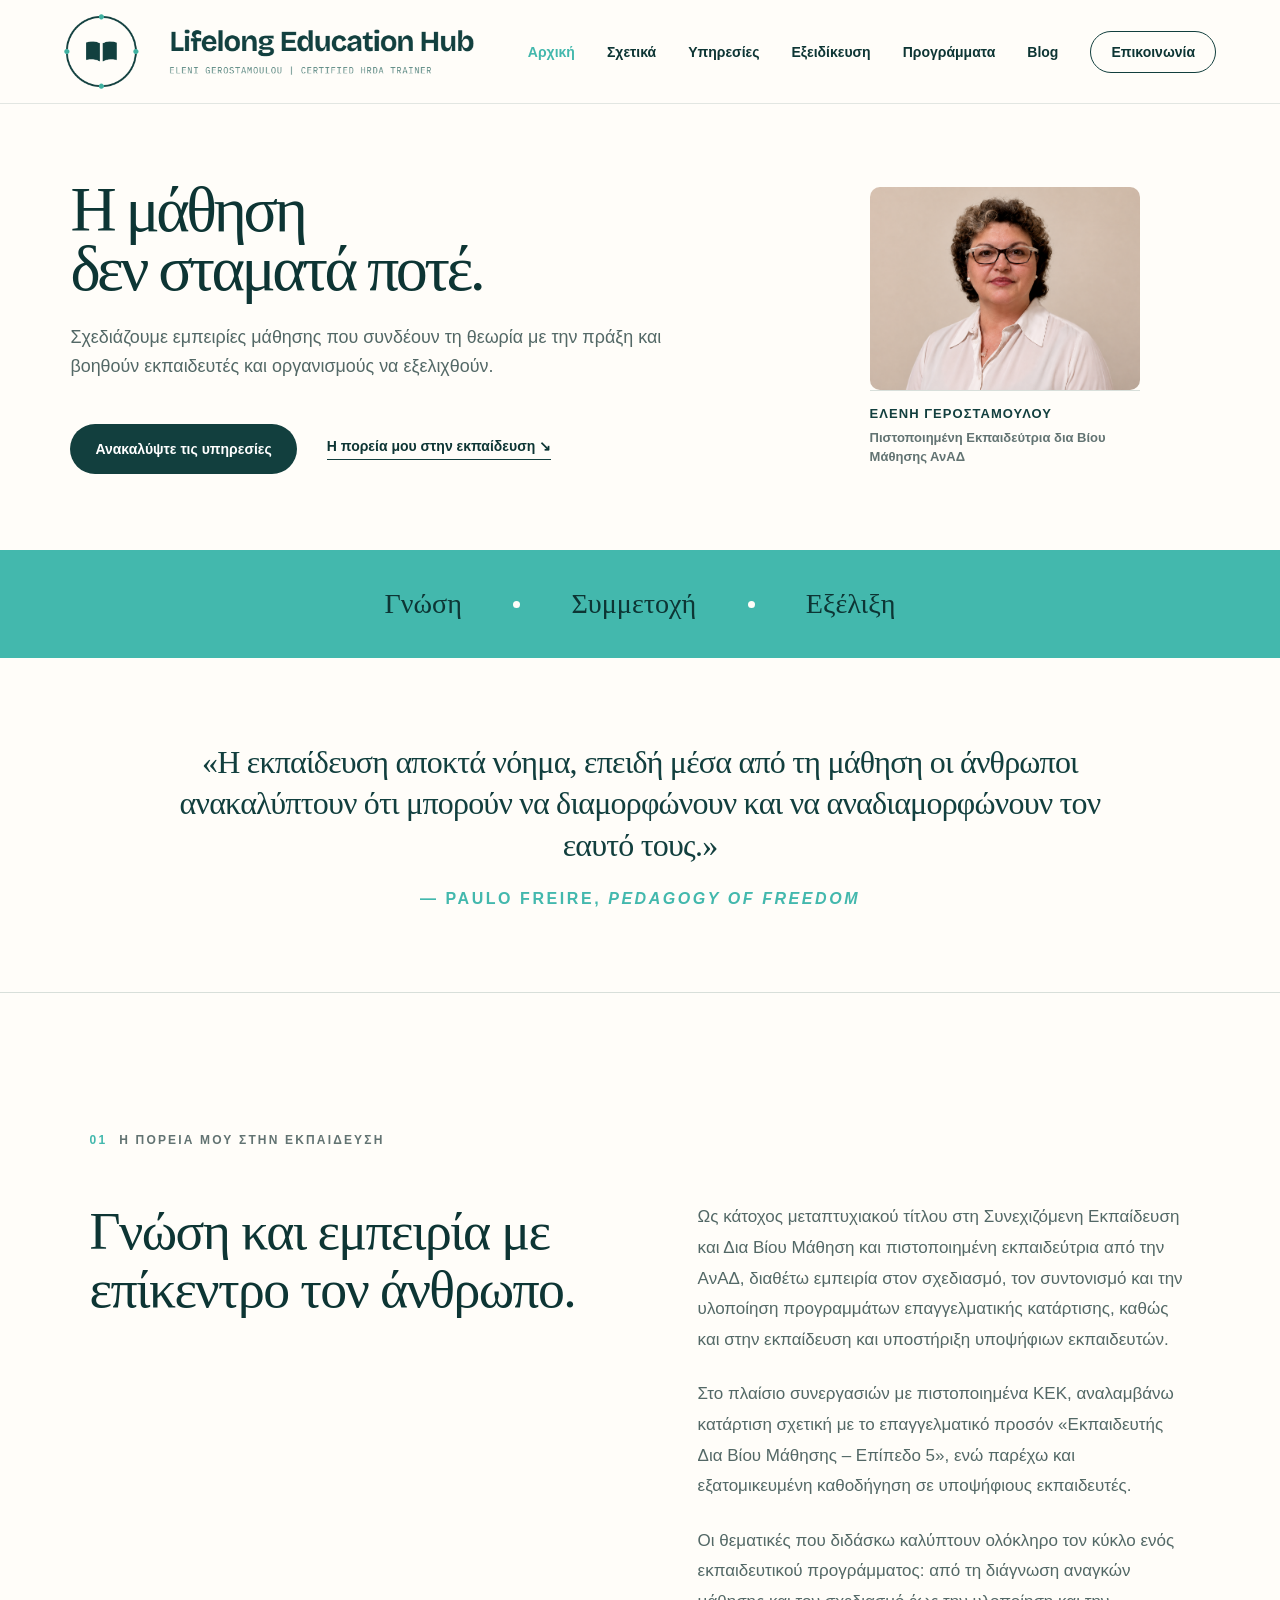
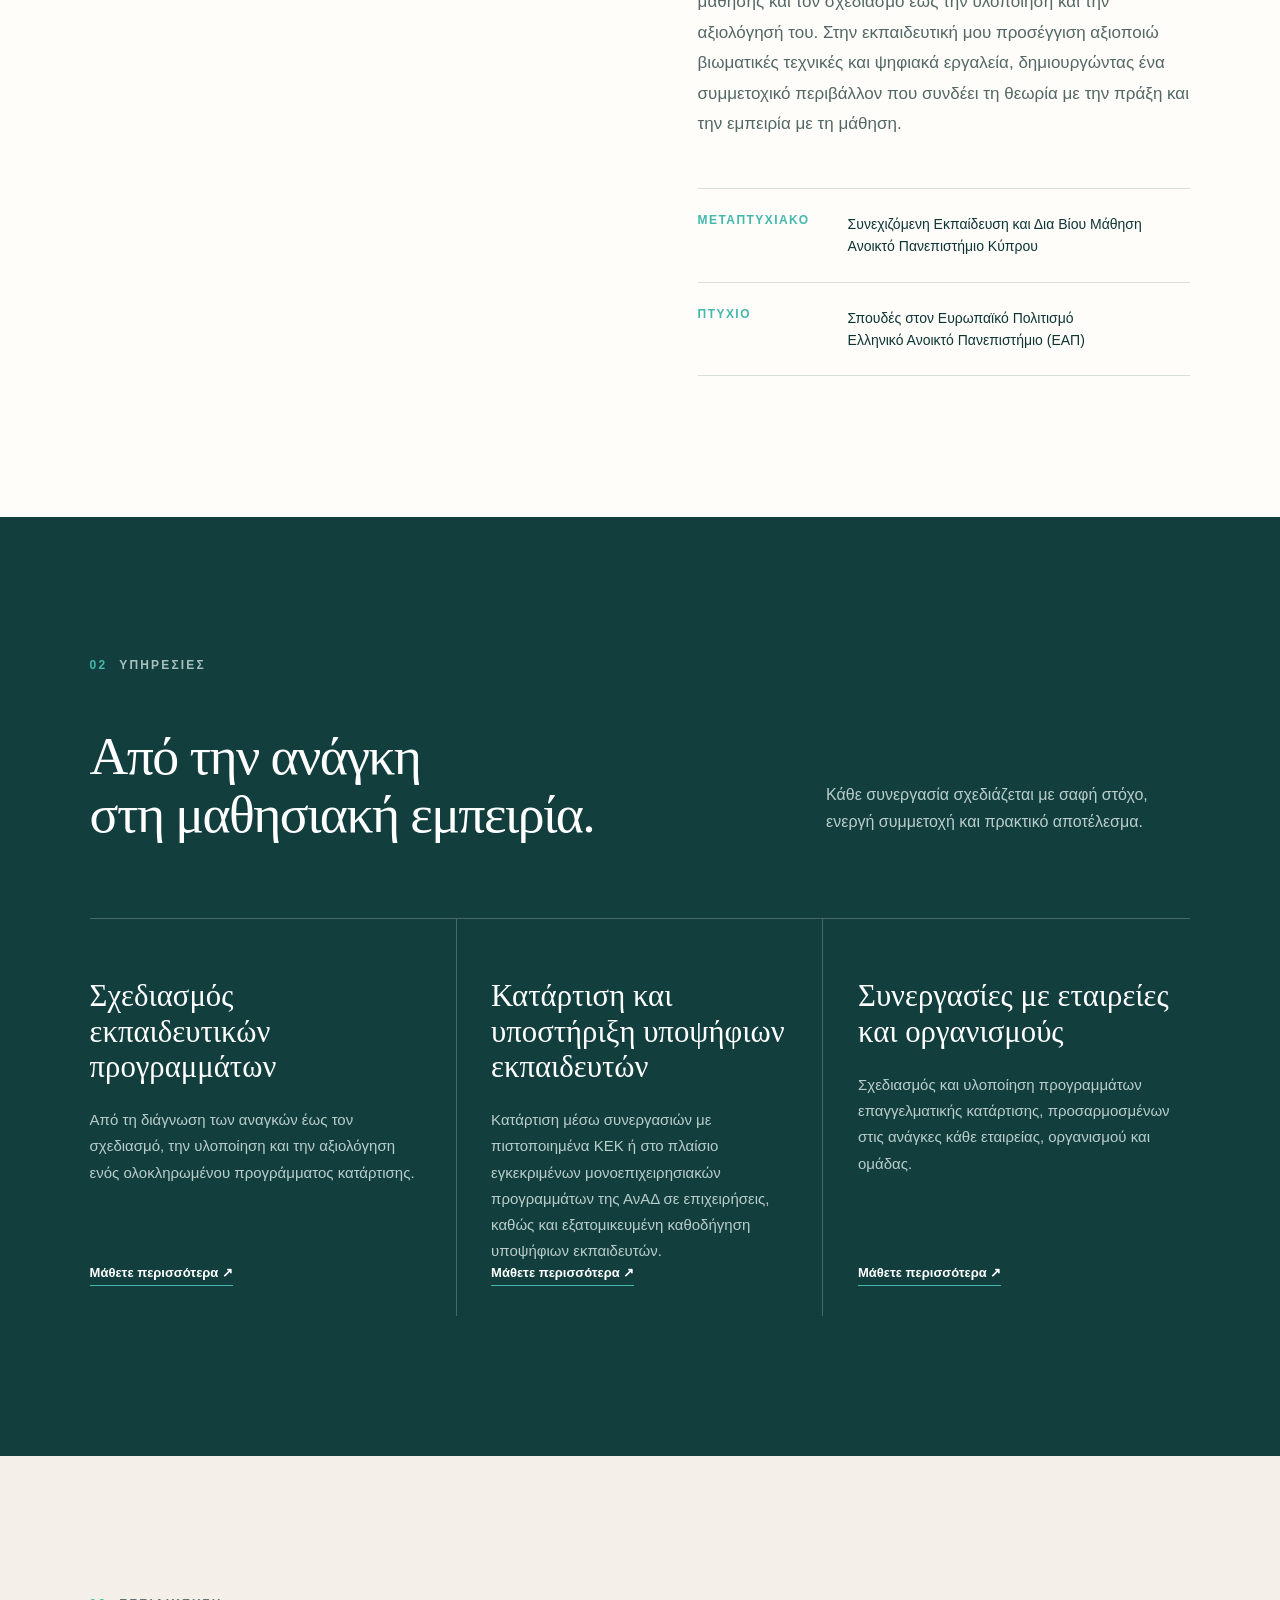
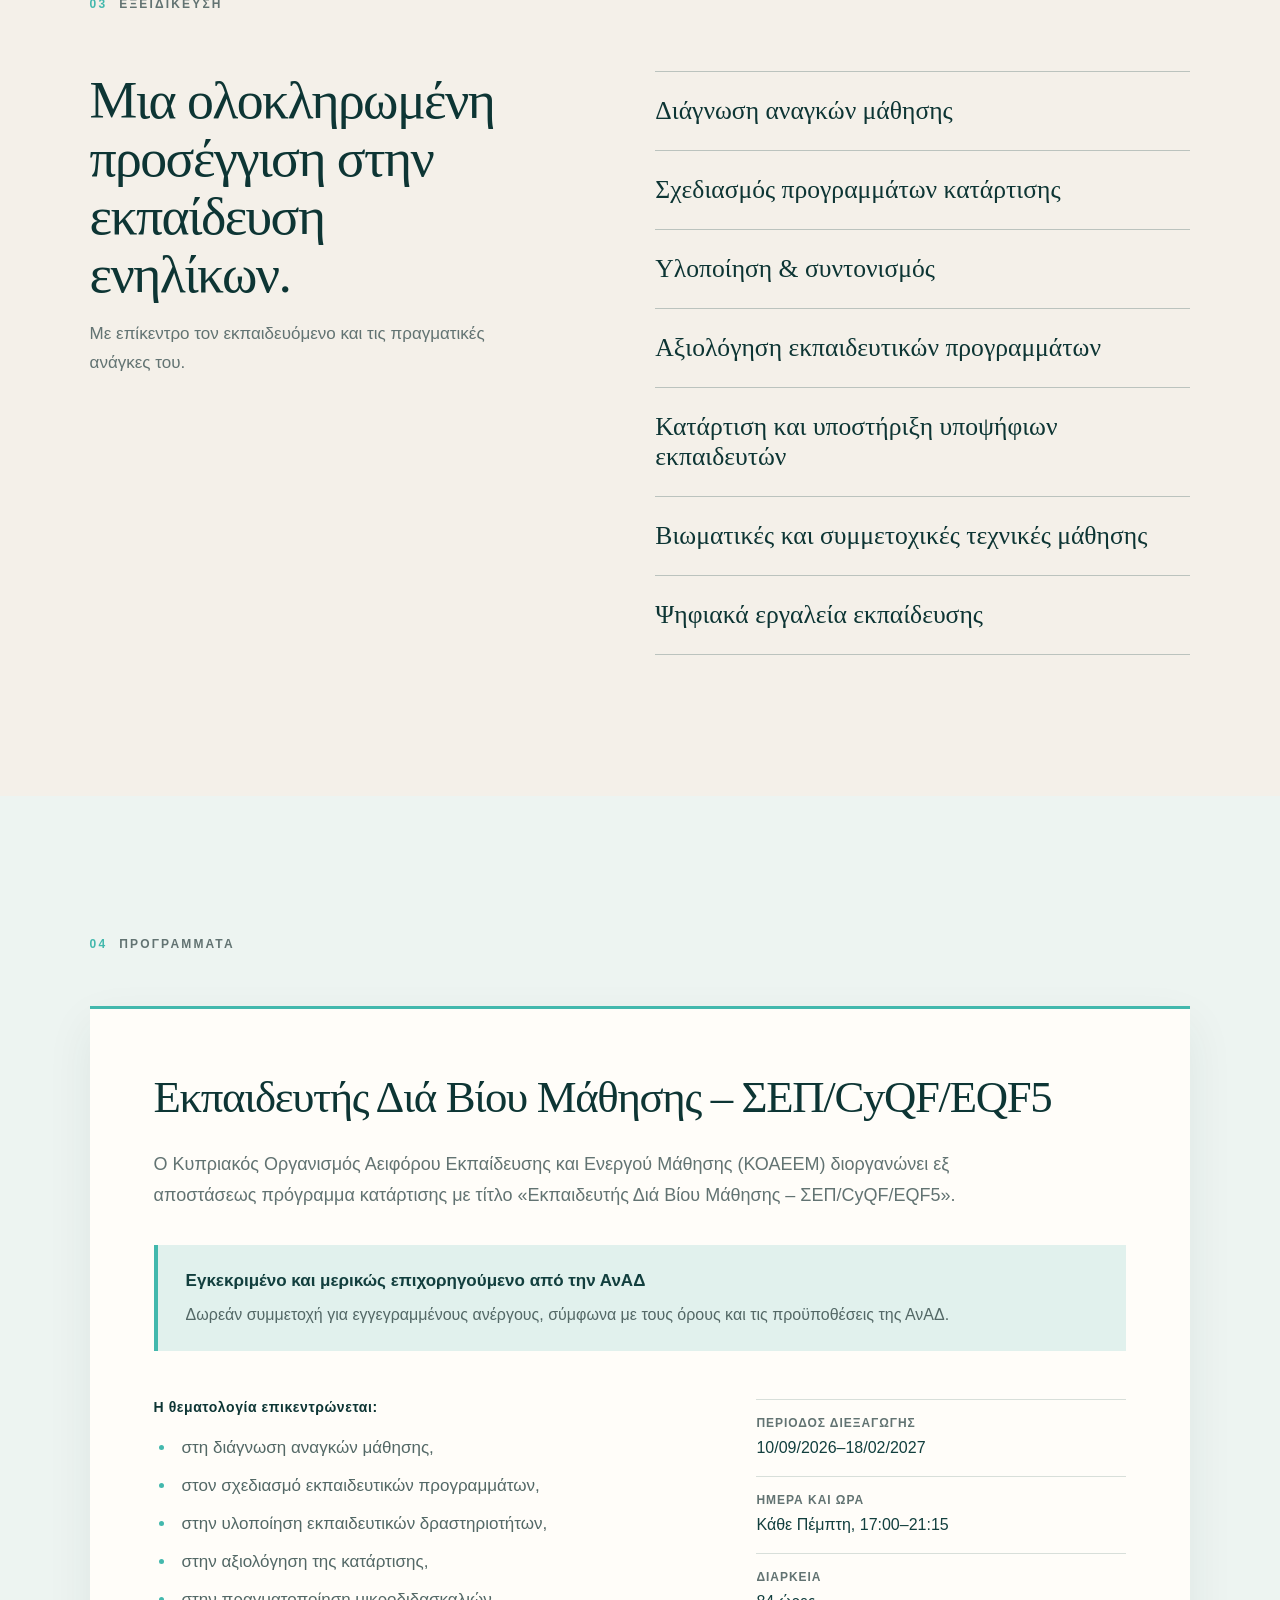
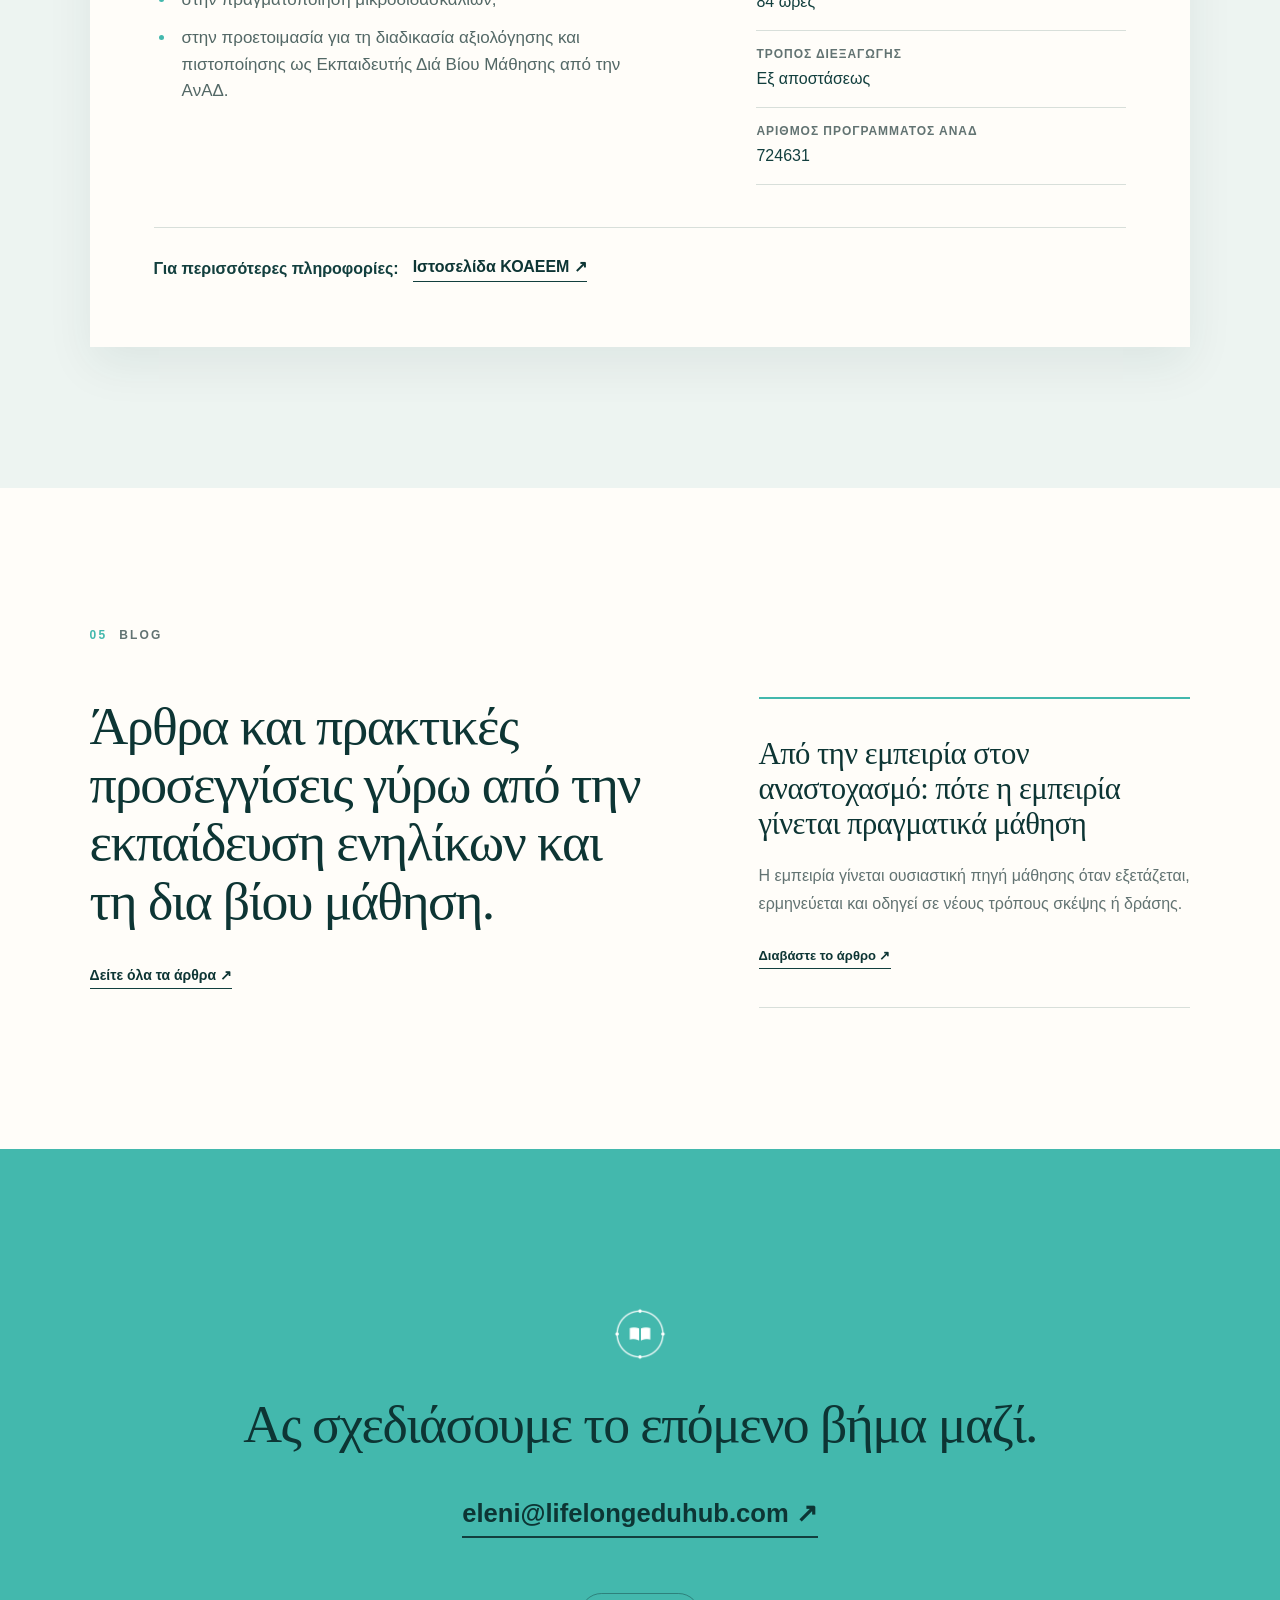
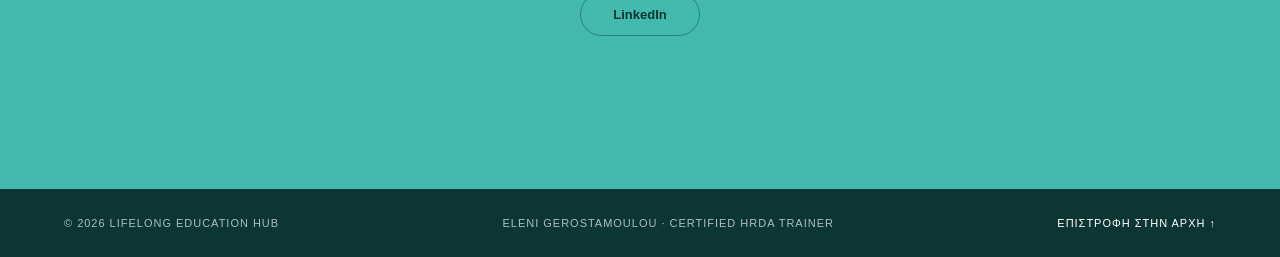
==== commit 08909af9: "Add reflection article" ====
--- a/index.html
+++ b/index.html
@@ -54,7 +54,7 @@
     <article class="program-card">
       <div class="program-heading">
         <h2>Εκπαιδευτής Διά Βίου Μάθησης – ΣΕΠ/CyQF/EQF5</h2>
-        <p>Το SYNTHESIS Center for Research and Education διοργανώνει εξ αποστάσεως πρόγραμμα κατάρτισης με τίτλο «Εκπαιδευτής Διά Βίου Μάθησης – ΣΕΠ/CyQF/EQF5».</p>
+        <p>Ο Κυπριακός Οργανισμός Αειφόρου Εκπαίδευσης και Ενεργού Μάθησης (ΚΟΑΕΕΜ) διοργανώνει εξ αποστάσεως πρόγραμμα κατάρτισης με τίτλο «Εκπαιδευτής Διά Βίου Μάθησης – ΣΕΠ/CyQF/EQF5».</p>
       </div>
       <aside class="program-funding" aria-label="Πληροφορίες έγκρισης και επιχορήγησης">
         <strong>Εγκεκριμένο και μερικώς επιχορηγούμενο από την ΑνΑΔ</strong>
@@ -73,16 +73,16 @@
           </ul>
         </div>
         <dl class="program-details">
-          <div><dt>Περίοδος διεξαγωγής</dt><dd>17/09/2026–25/02/2027</dd></div>
+          <div><dt>Περίοδος διεξαγωγής</dt><dd>10/09/2026–18/02/2027</dd></div>
           <div><dt>Ημέρα και ώρα</dt><dd>Κάθε Πέμπτη, 17:00–21:15</dd></div>
           <div><dt>Διάρκεια</dt><dd>84 ώρες</dd></div>
           <div><dt>Τρόπος διεξαγωγής</dt><dd>Εξ αποστάσεως</dd></div>
-          <div><dt>Αριθμός προγράμματος ΑνΑΔ</dt><dd>744445</dd></div>
+          <div><dt>Αριθμός προγράμματος ΑνΑΔ</dt><dd>724631</dd></div>
         </dl>
       </div>
       <div class="program-footer">
         <p><strong>Για περισσότερες πληροφορίες:</strong></p>
-        <div class="program-links"><a href="https://www.synthesis-center.org/vet" target="_blank" rel="noopener noreferrer">Ιστοσελίδα SYNTHESIS ↗</a></div>
+        <div class="program-links"><a href="https://aeemacademy.eu/" target="_blank" rel="noopener noreferrer">Ιστοσελίδα ΚΟΑΕΕΜ ↗</a></div>
       </div>
     </article>
   </section>
@@ -90,7 +90,7 @@
     <div class="section-label"><span>05</span> Blog</div>
     <div class="thoughts-preview-grid">
       <div class="thoughts-preview-intro"><p>Άρθρα και πρακτικές προσεγγίσεις γύρω από την εκπαίδευση ενηλίκων και τη δια βίου μάθηση.</p><a class="text-link" href="thoughts-practices.html">Δείτε όλα τα άρθρα <span>↗</span></a></div>
-      <article class="featured-thought"><h3><a href="active-participation.html">Η αξία της ενεργής συμμετοχής των εκπαιδευομένων</a></h3><p>Η συμμετοχή χρειάζεται να σχεδιάζεται ώστε να δίνει σε όλους ουσιαστικές ευκαιρίες να σκεφτούν, να εκφραστούν και να συμβάλουν.</p><a href="active-participation.html">Διαβάστε το άρθρο ↗</a></article>
+      <article class="featured-thought"><h3><a href="experience-reflection.html">Από την εμπειρία στον αναστοχασμό: πότε η εμπειρία γίνεται πραγματικά μάθηση</a></h3><p>Η εμπειρία γίνεται ουσιαστική πηγή μάθησης όταν εξετάζεται, ερμηνεύεται και οδηγεί σε νέους τρόπους σκέψης ή δράσης.</p><a href="experience-reflection.html">Διαβάστε το άρθρο ↗</a></article>
     </div>
   </section>
   <section class="contact" id="επικοινωνία"><img class="contact-mark" src="mark-white.png" alt=""><h2>Ας σχεδιάσουμε το επόμενο βήμα μαζί.</h2><a class="contact-email" href="mailto:eleni@lifelongeduhub.com">eleni@lifelongeduhub.com ↗</a><div class="social-links"><a href="https://www.linkedin.com/in/eleni-gerostamoulou-58336a389/" target="_blank">LinkedIn</a></div></section>
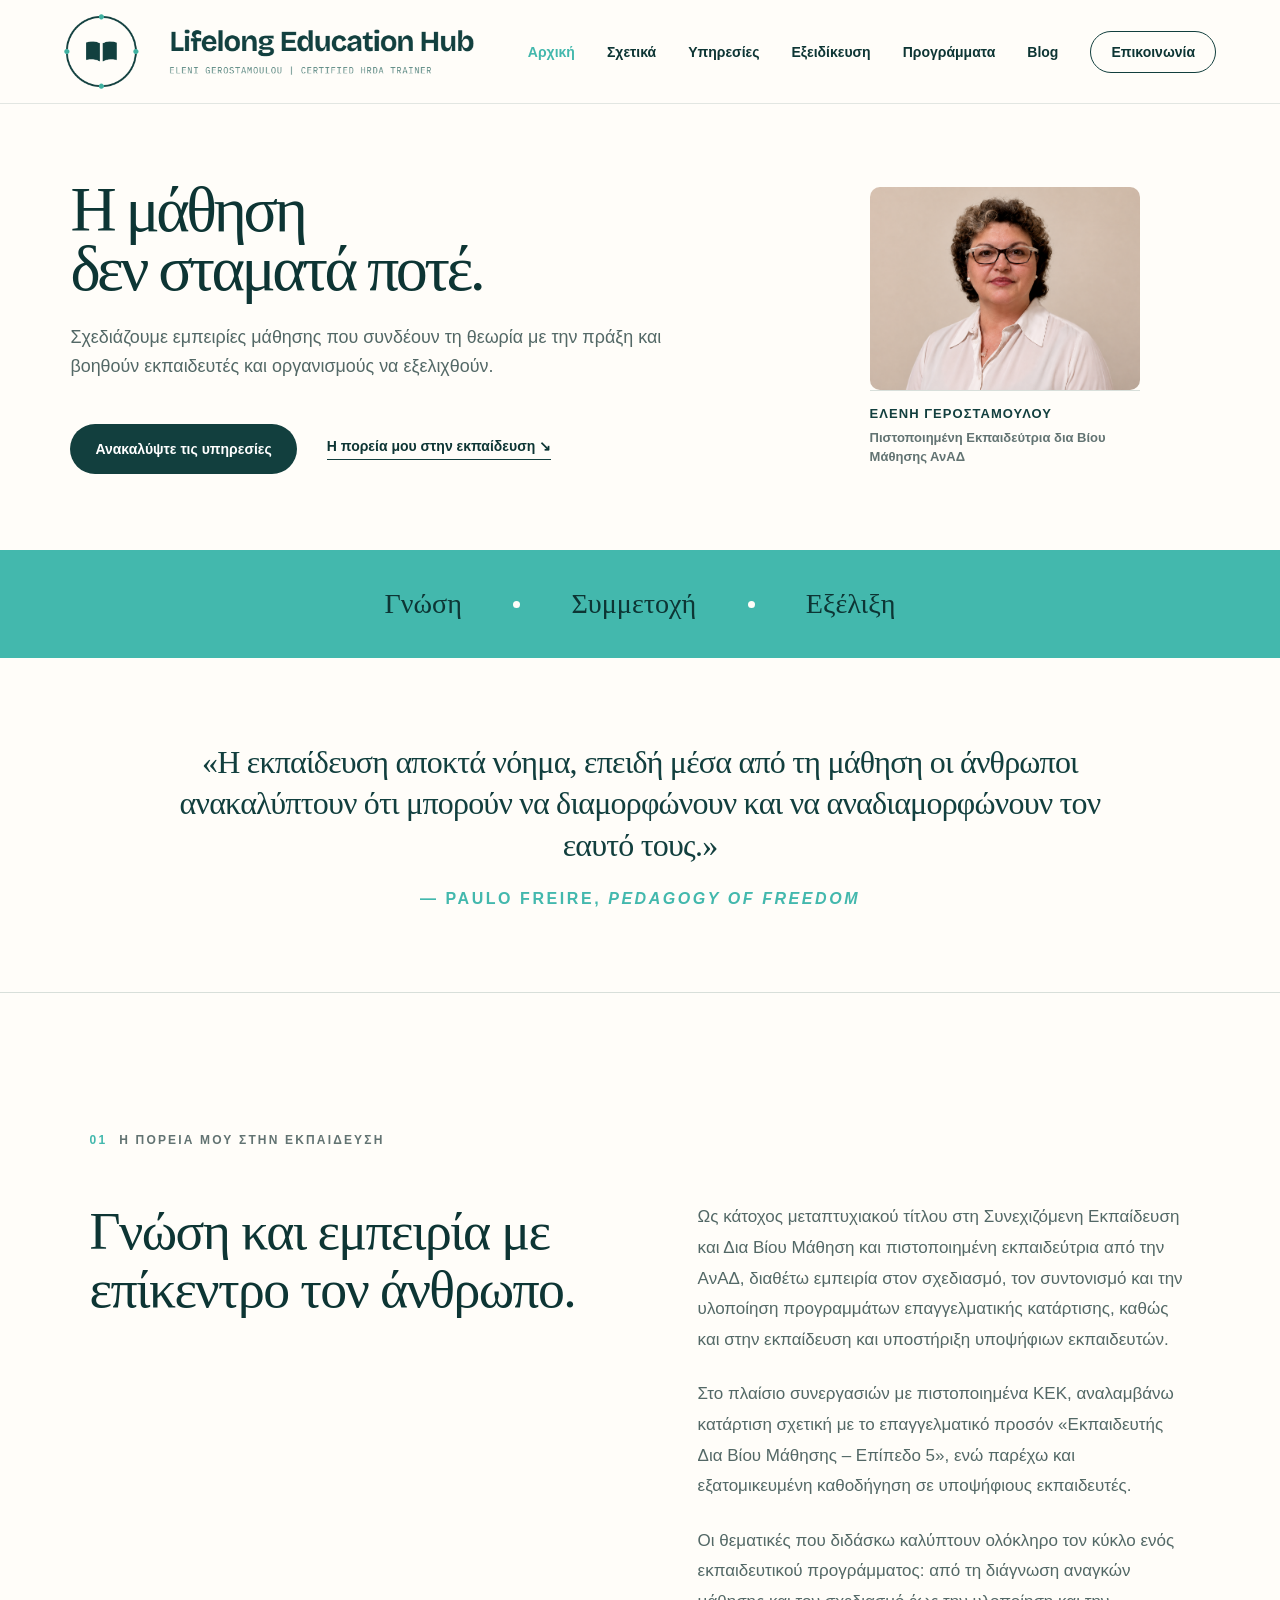
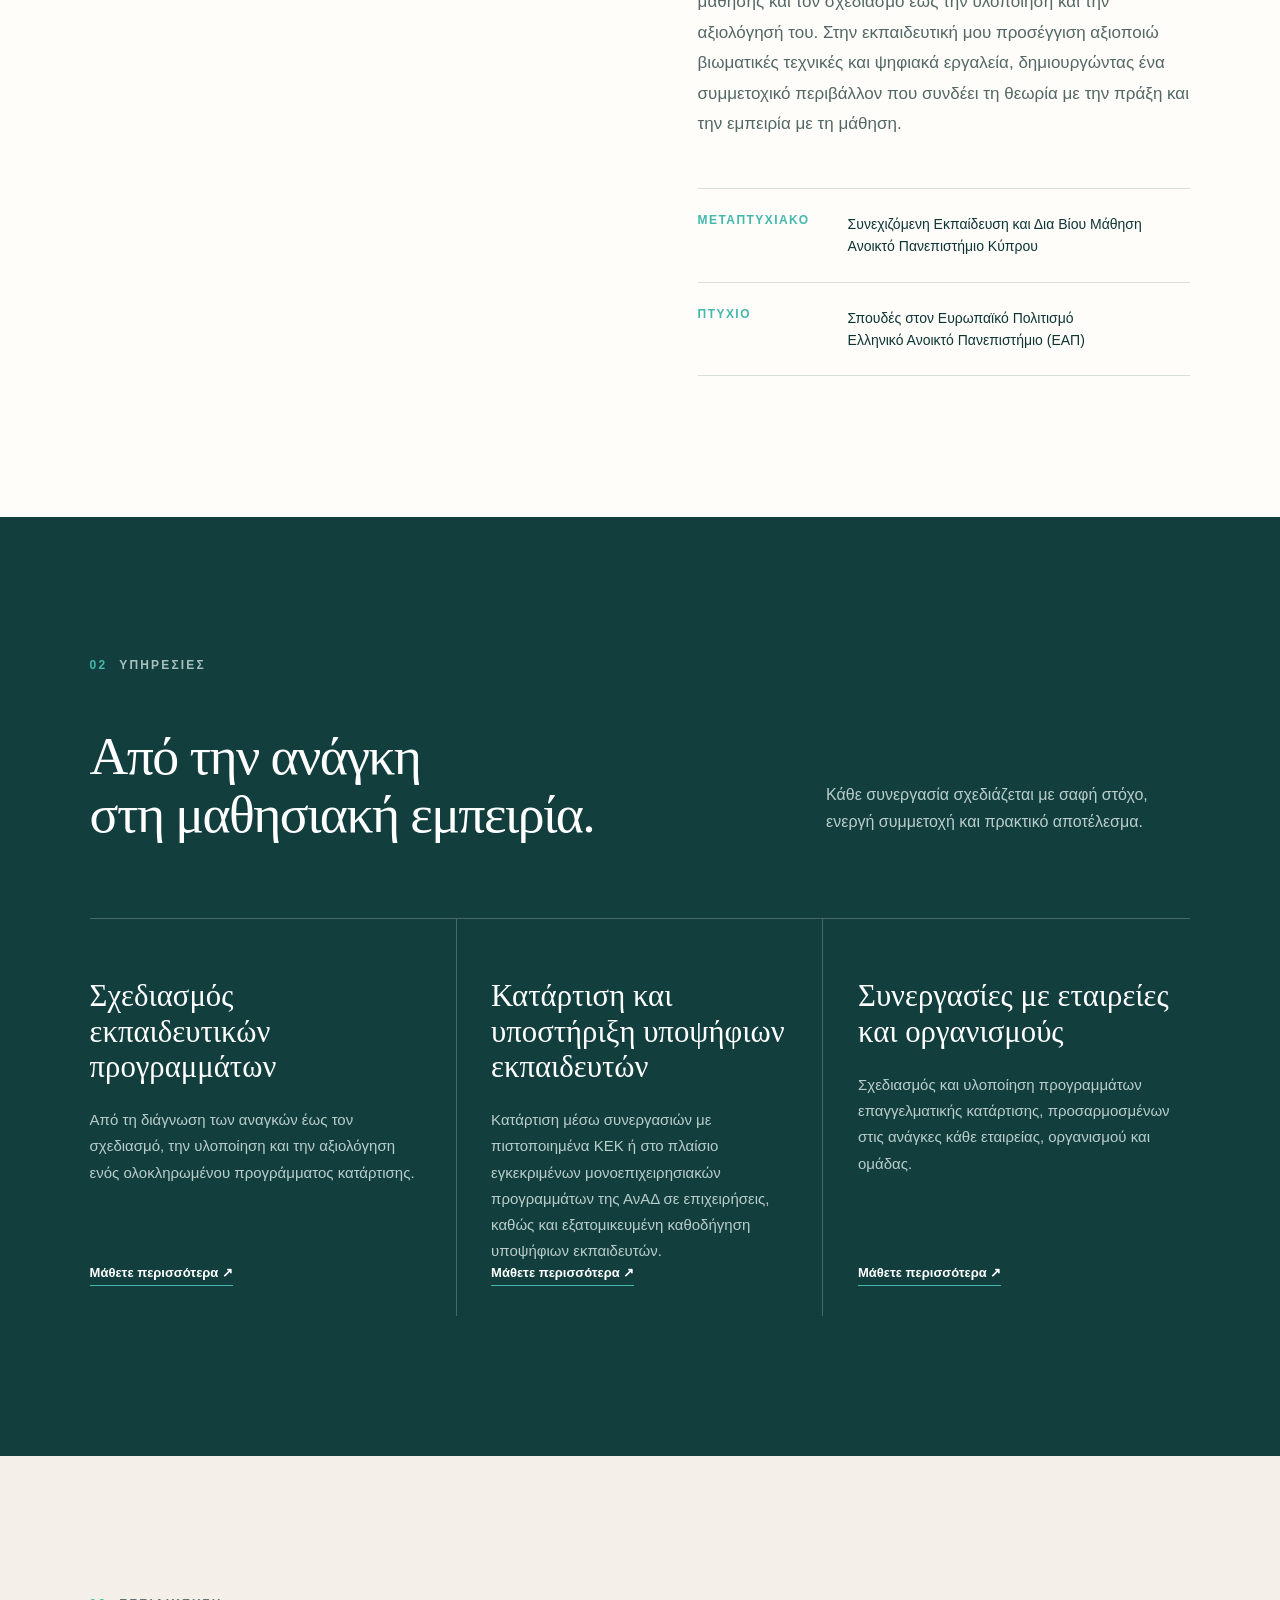
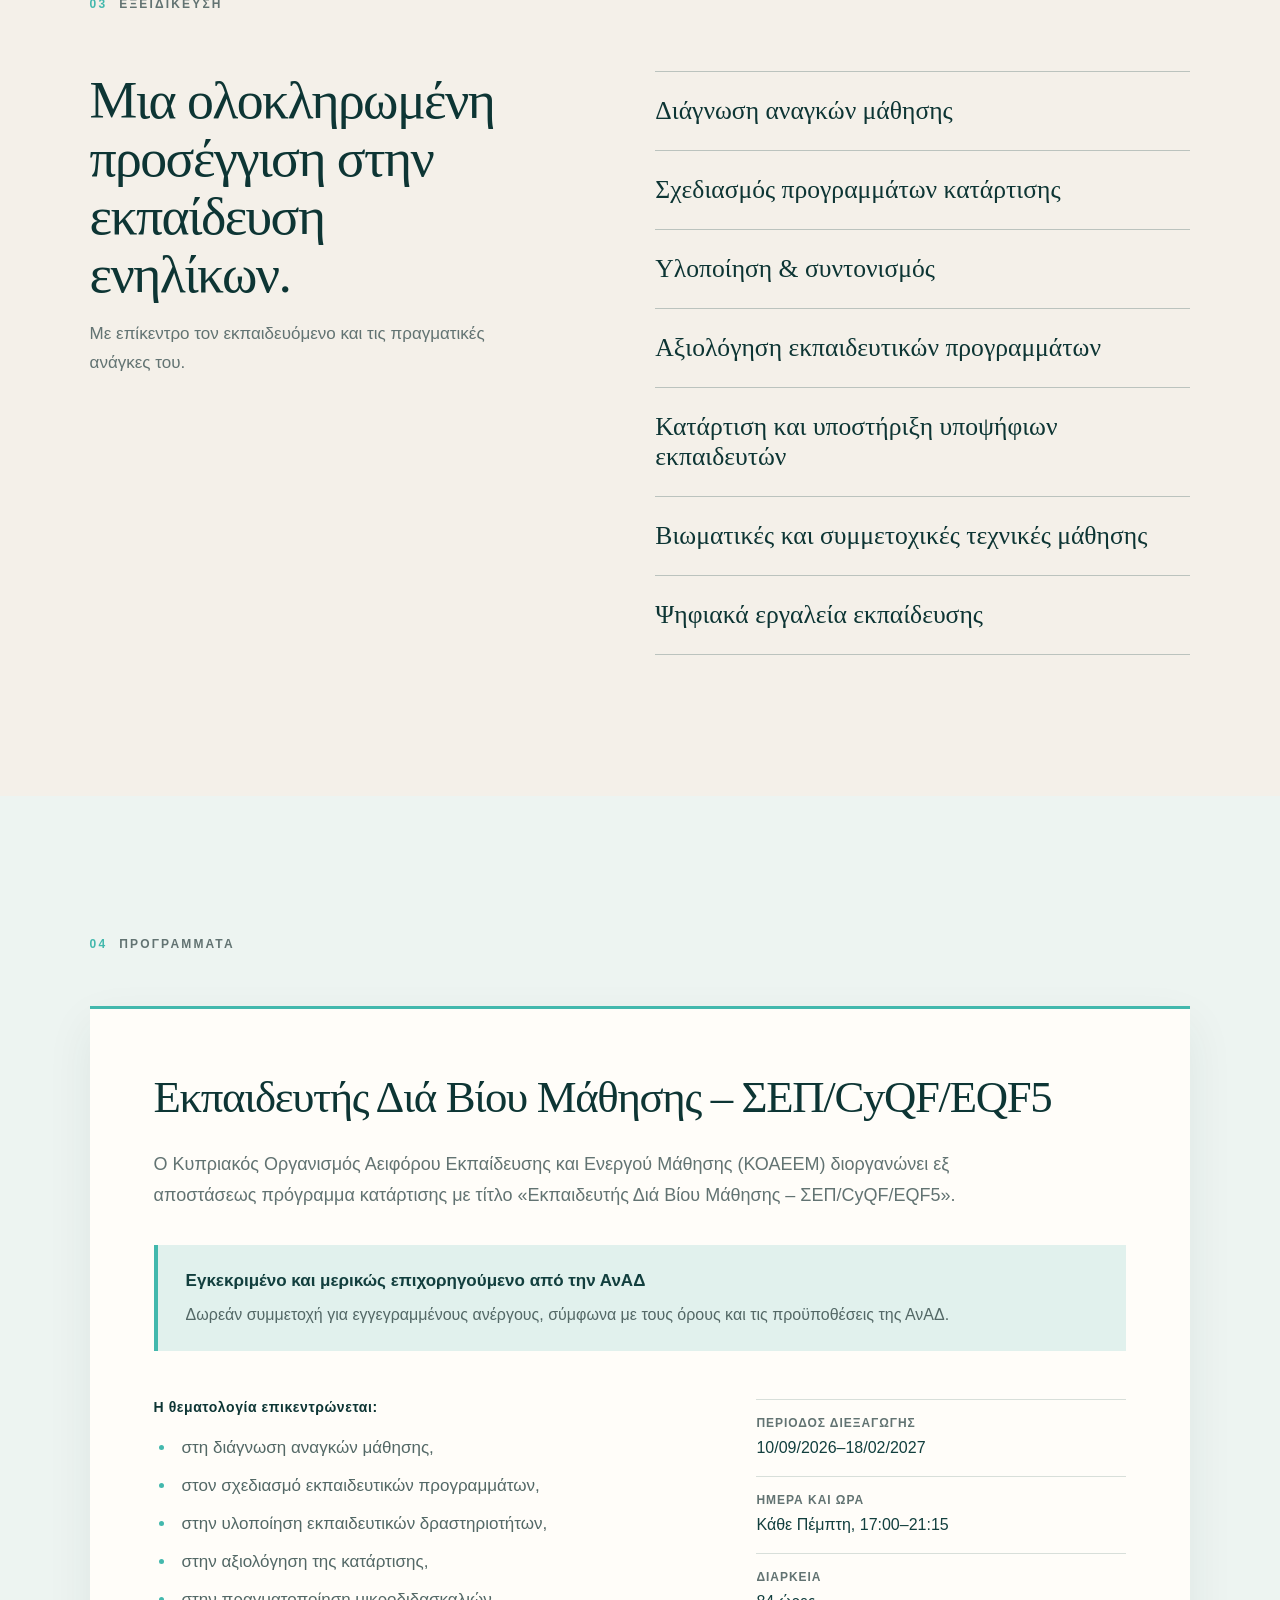
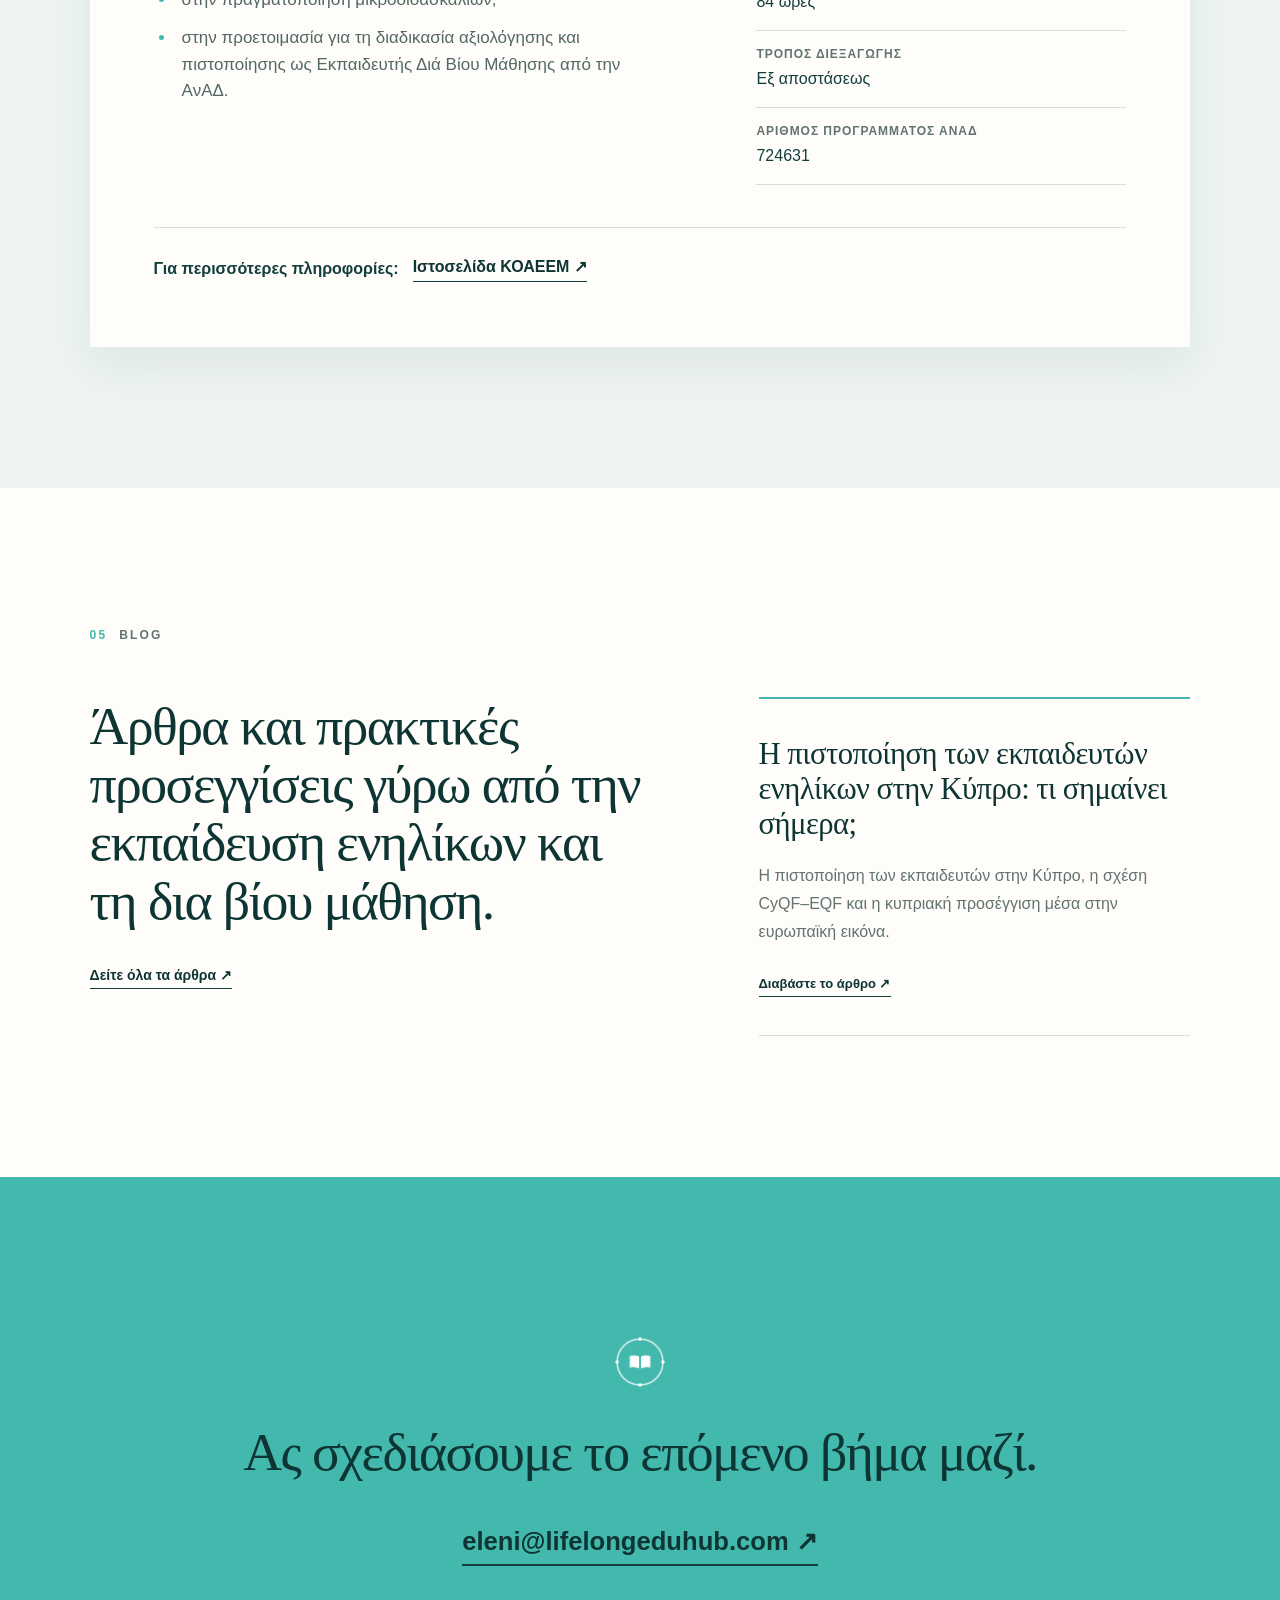
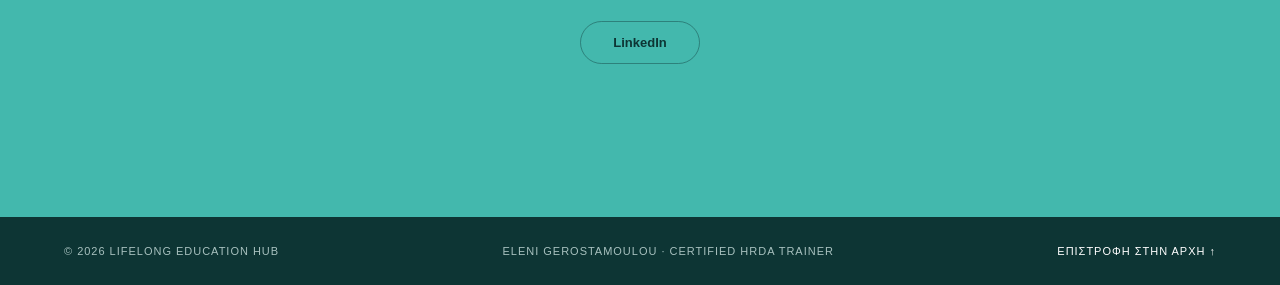
==== commit d5ddff73: "Add files via upload" ====
--- a/index.html
+++ b/index.html
@@ -90,7 +90,7 @@
     <div class="section-label"><span>05</span> Blog</div>
     <div class="thoughts-preview-grid">
       <div class="thoughts-preview-intro"><p>Άρθρα και πρακτικές προσεγγίσεις γύρω από την εκπαίδευση ενηλίκων και τη δια βίου μάθηση.</p><a class="text-link" href="thoughts-practices.html">Δείτε όλα τα άρθρα <span>↗</span></a></div>
-      <article class="featured-thought"><h3><a href="experience-reflection.html">Από την εμπειρία στον αναστοχασμό: πότε η εμπειρία γίνεται πραγματικά μάθηση</a></h3><p>Η εμπειρία γίνεται ουσιαστική πηγή μάθησης όταν εξετάζεται, ερμηνεύεται και οδηγεί σε νέους τρόπους σκέψης ή δράσης.</p><a href="experience-reflection.html">Διαβάστε το άρθρο ↗</a></article>
+      <article class="featured-thought"><h3><a href="trainer-certification-cyprus.html">Η πιστοποίηση των εκπαιδευτών ενηλίκων στην Κύπρο: τι σημαίνει σήμερα;</a></h3><p>Η πιστοποίηση των εκπαιδευτών στην Κύπρο, η σχέση CyQF–EQF και η κυπριακή προσέγγιση μέσα στην ευρωπαϊκή εικόνα.</p><a href="trainer-certification-cyprus.html">Διαβάστε το άρθρο ↗</a></article>
     </div>
   </section>
   <section class="contact" id="επικοινωνία"><img class="contact-mark" src="mark-white.png" alt=""><h2>Ας σχεδιάσουμε το επόμενο βήμα μαζί.</h2><a class="contact-email" href="mailto:eleni@lifelongeduhub.com">eleni@lifelongeduhub.com ↗</a><div class="social-links"><a href="https://www.linkedin.com/in/eleni-gerostamoulou-58336a389/" target="_blank">LinkedIn</a></div></section>
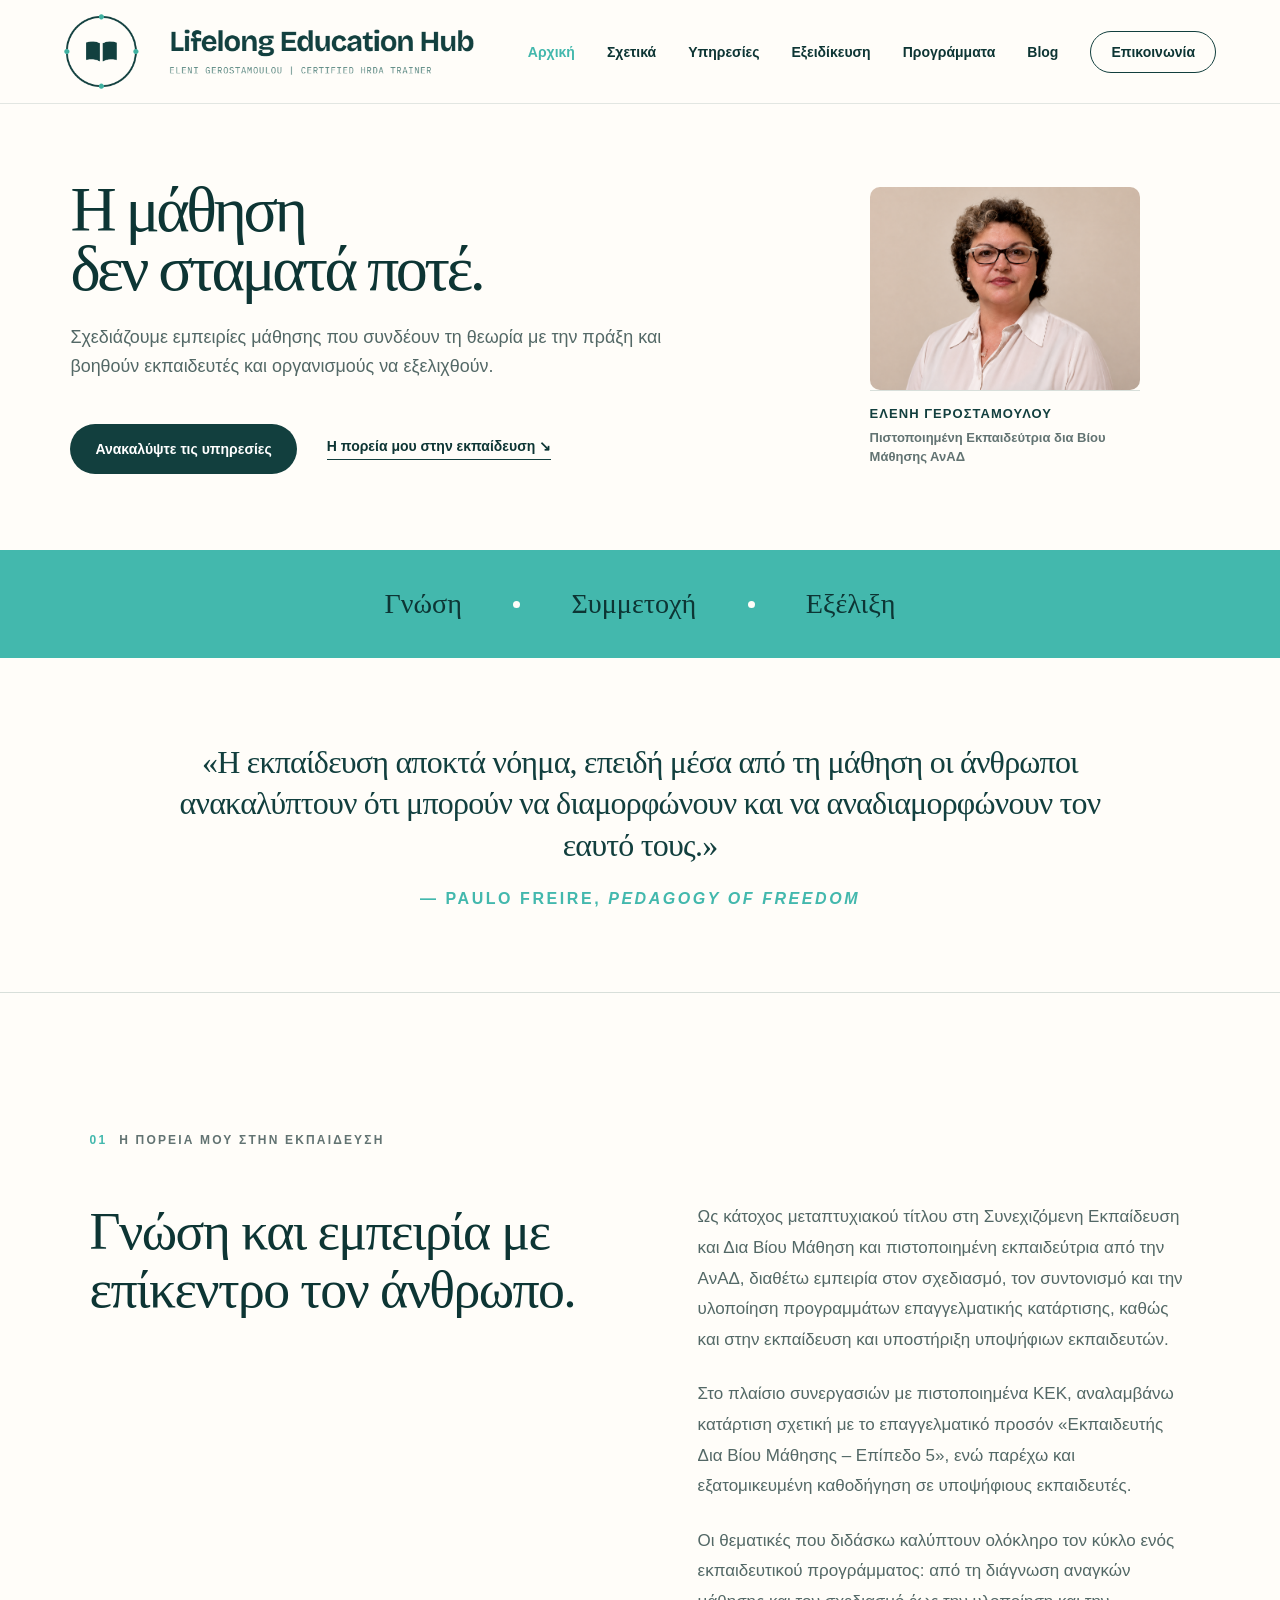
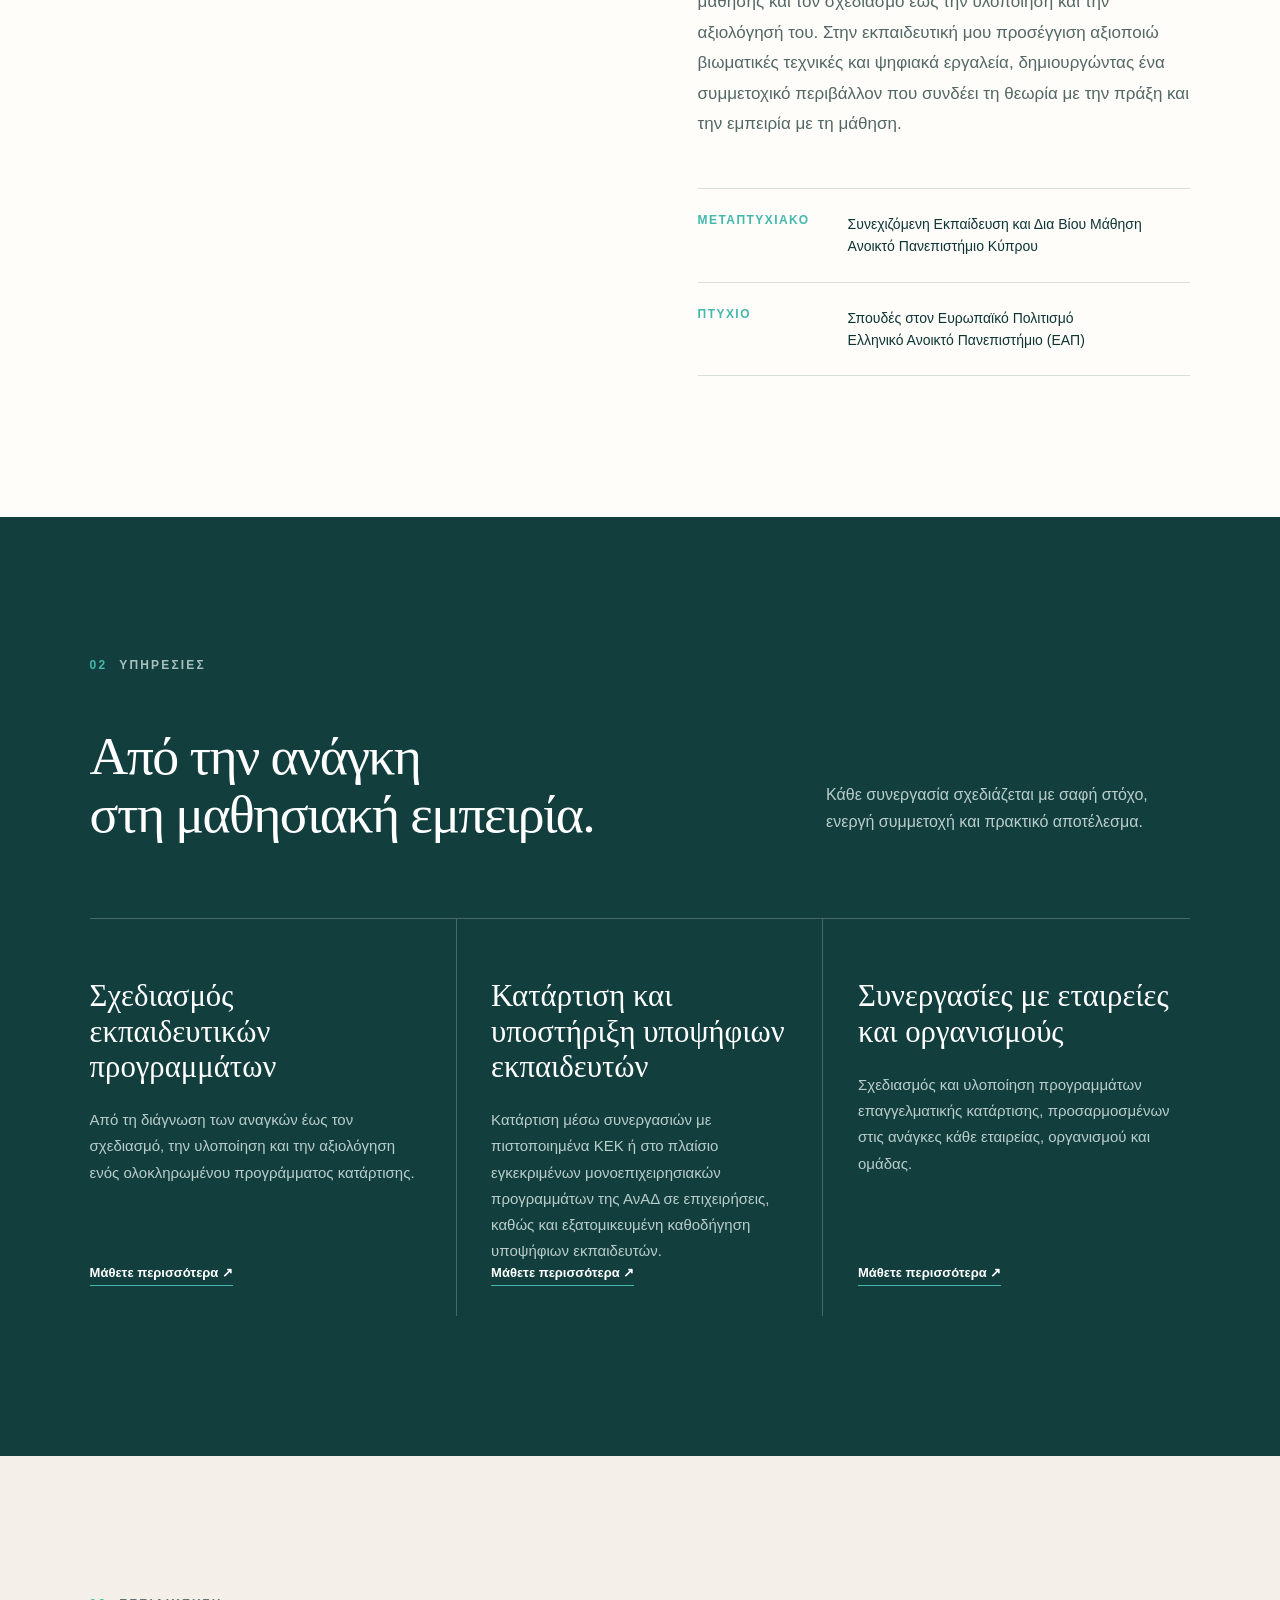
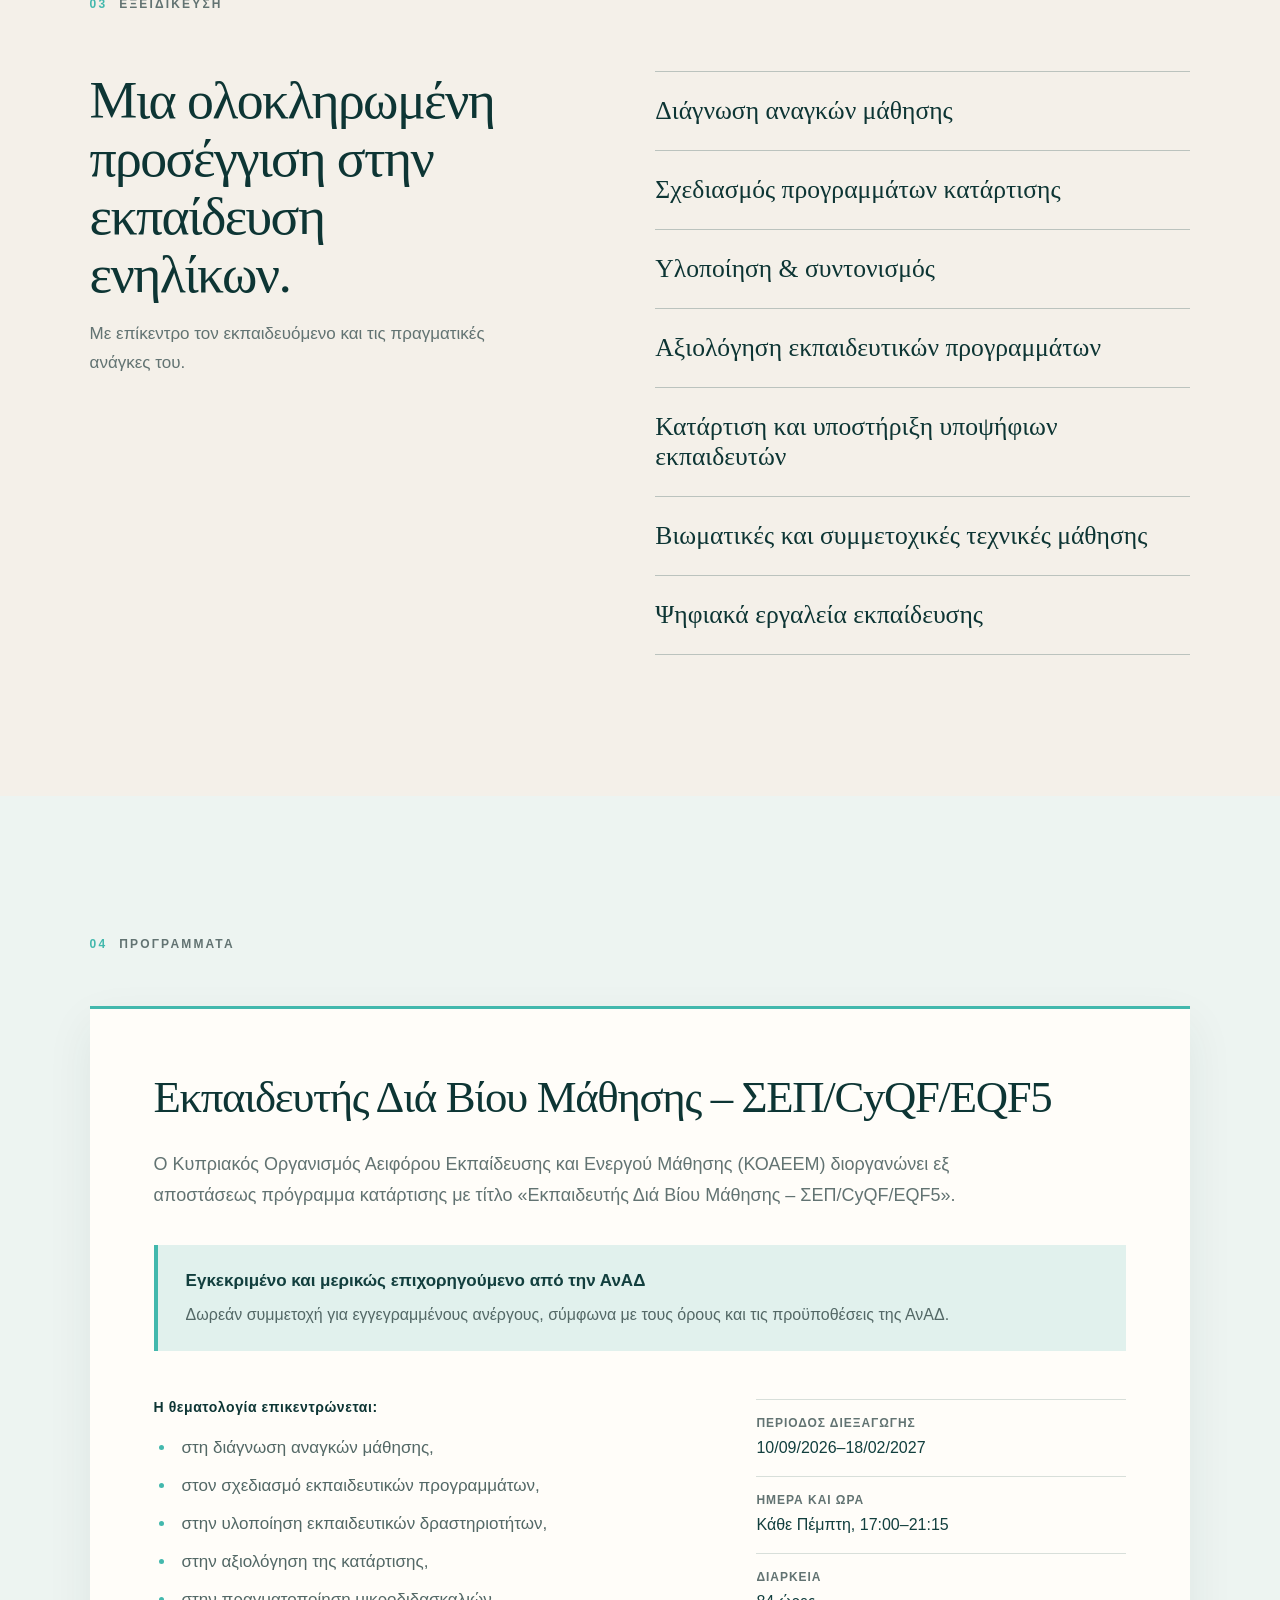
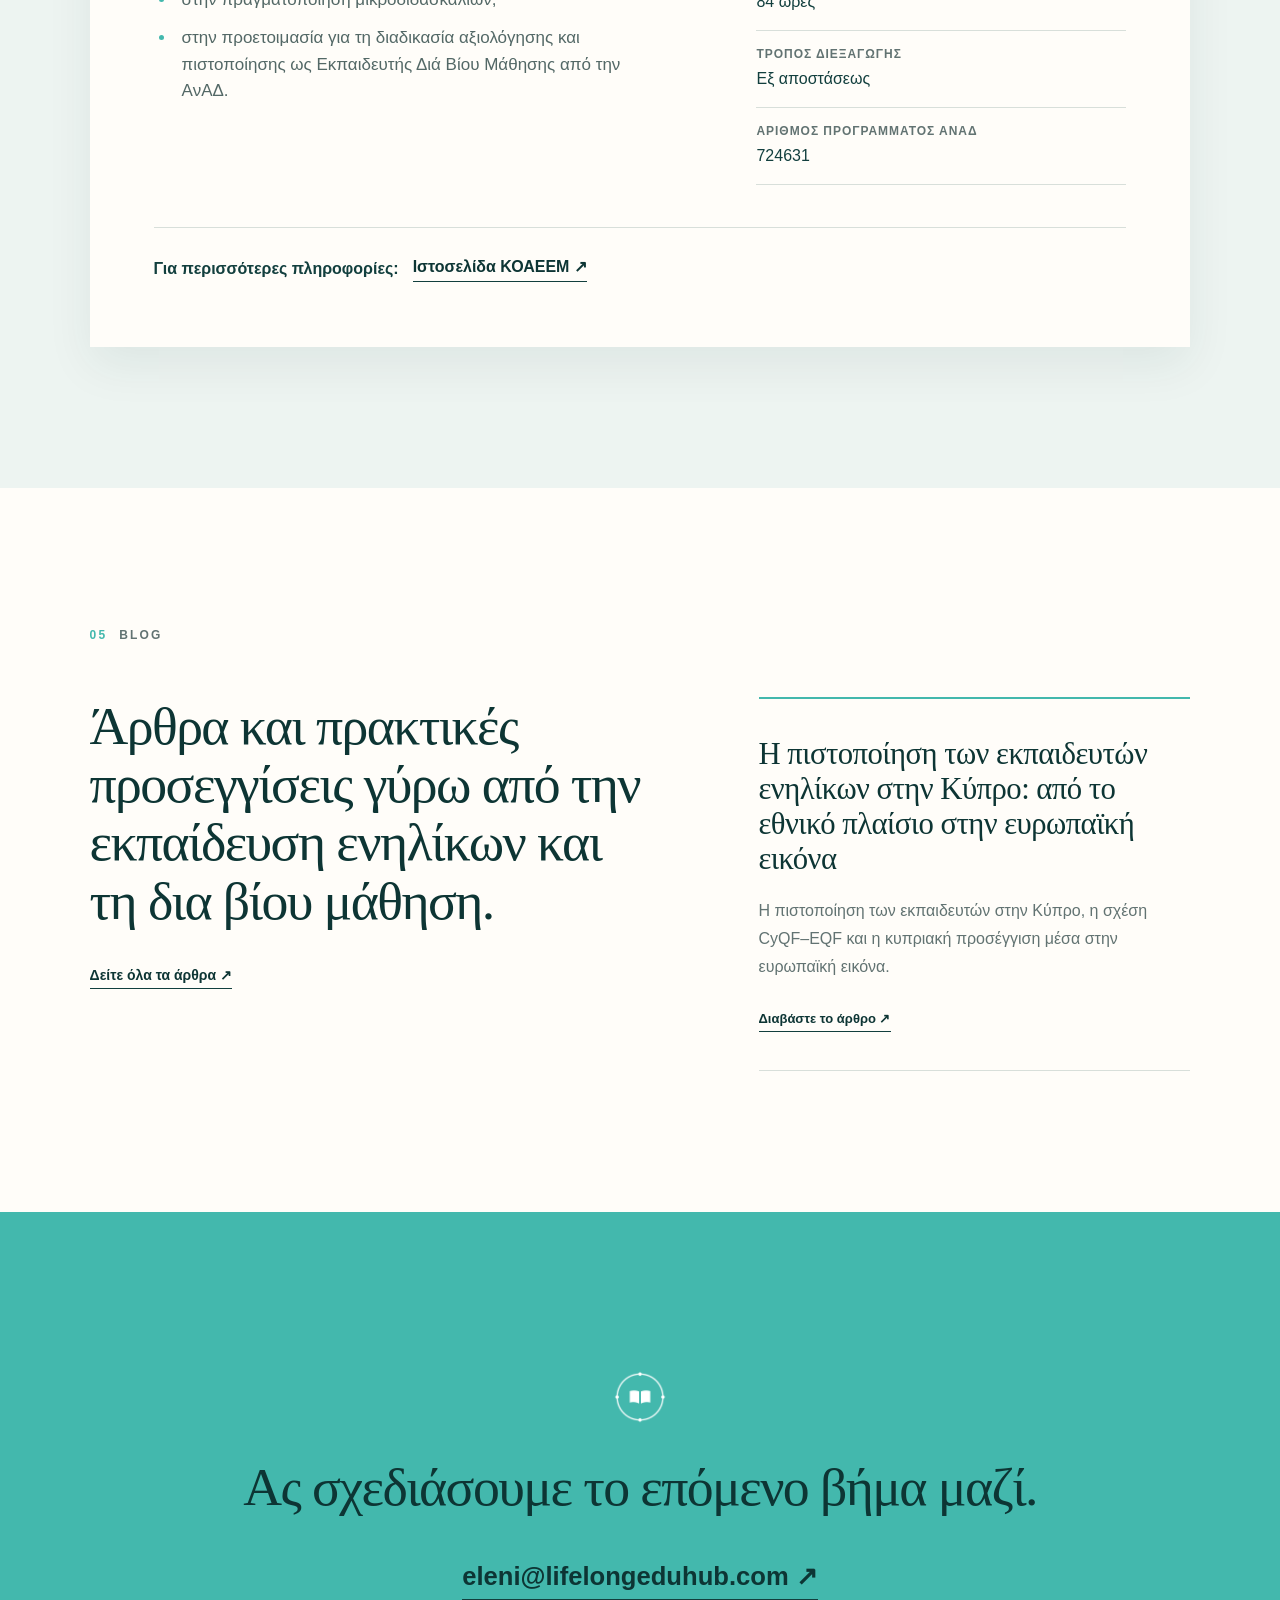
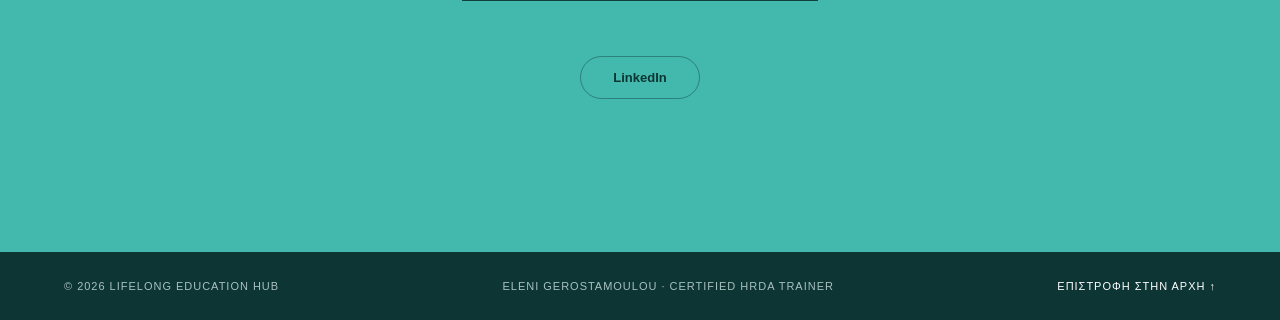
==== commit fb870f0d: "Add Cyprus trainer certification article" ====
--- a/index.html
+++ b/index.html
@@ -90,7 +90,7 @@
     <div class="section-label"><span>05</span> Blog</div>
     <div class="thoughts-preview-grid">
       <div class="thoughts-preview-intro"><p>Άρθρα και πρακτικές προσεγγίσεις γύρω από την εκπαίδευση ενηλίκων και τη δια βίου μάθηση.</p><a class="text-link" href="thoughts-practices.html">Δείτε όλα τα άρθρα <span>↗</span></a></div>
-      <article class="featured-thought"><h3><a href="trainer-certification-cyprus.html">Η πιστοποίηση των εκπαιδευτών ενηλίκων στην Κύπρο: τι σημαίνει σήμερα;</a></h3><p>Η πιστοποίηση των εκπαιδευτών στην Κύπρο, η σχέση CyQF–EQF και η κυπριακή προσέγγιση μέσα στην ευρωπαϊκή εικόνα.</p><a href="trainer-certification-cyprus.html">Διαβάστε το άρθρο ↗</a></article>
+      <article class="featured-thought"><h3><a href="trainer-certification-cyprus.html">Η πιστοποίηση των εκπαιδευτών ενηλίκων στην Κύπρο: από το εθνικό πλαίσιο στην ευρωπαϊκή εικόνα</a></h3><p>Η πιστοποίηση των εκπαιδευτών στην Κύπρο, η σχέση CyQF–EQF και η κυπριακή προσέγγιση μέσα στην ευρωπαϊκή εικόνα.</p><a href="trainer-certification-cyprus.html">Διαβάστε το άρθρο ↗</a></article>
     </div>
   </section>
   <section class="contact" id="επικοινωνία"><img class="contact-mark" src="mark-white.png" alt=""><h2>Ας σχεδιάσουμε το επόμενο βήμα μαζί.</h2><a class="contact-email" href="mailto:eleni@lifelongeduhub.com">eleni@lifelongeduhub.com ↗</a><div class="social-links"><a href="https://www.linkedin.com/in/eleni-gerostamoulou-58336a389/" target="_blank">LinkedIn</a></div></section>
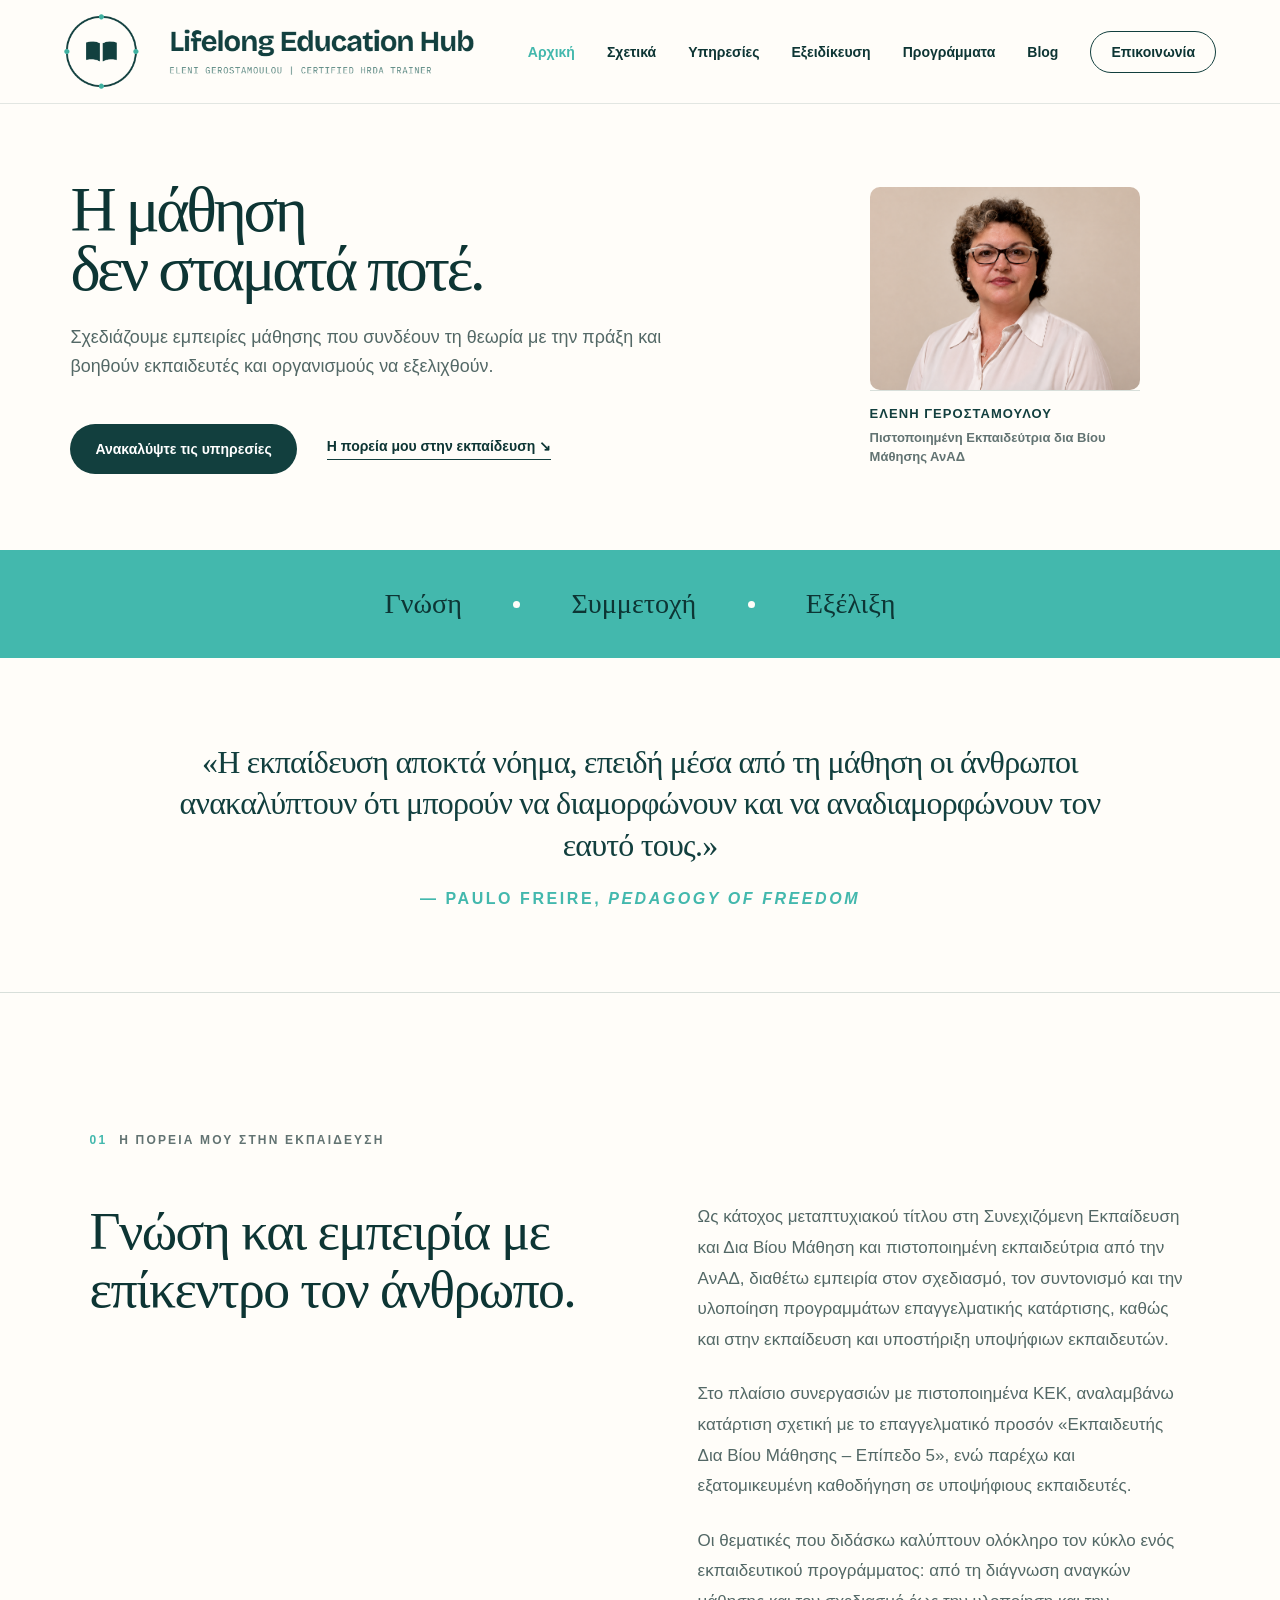
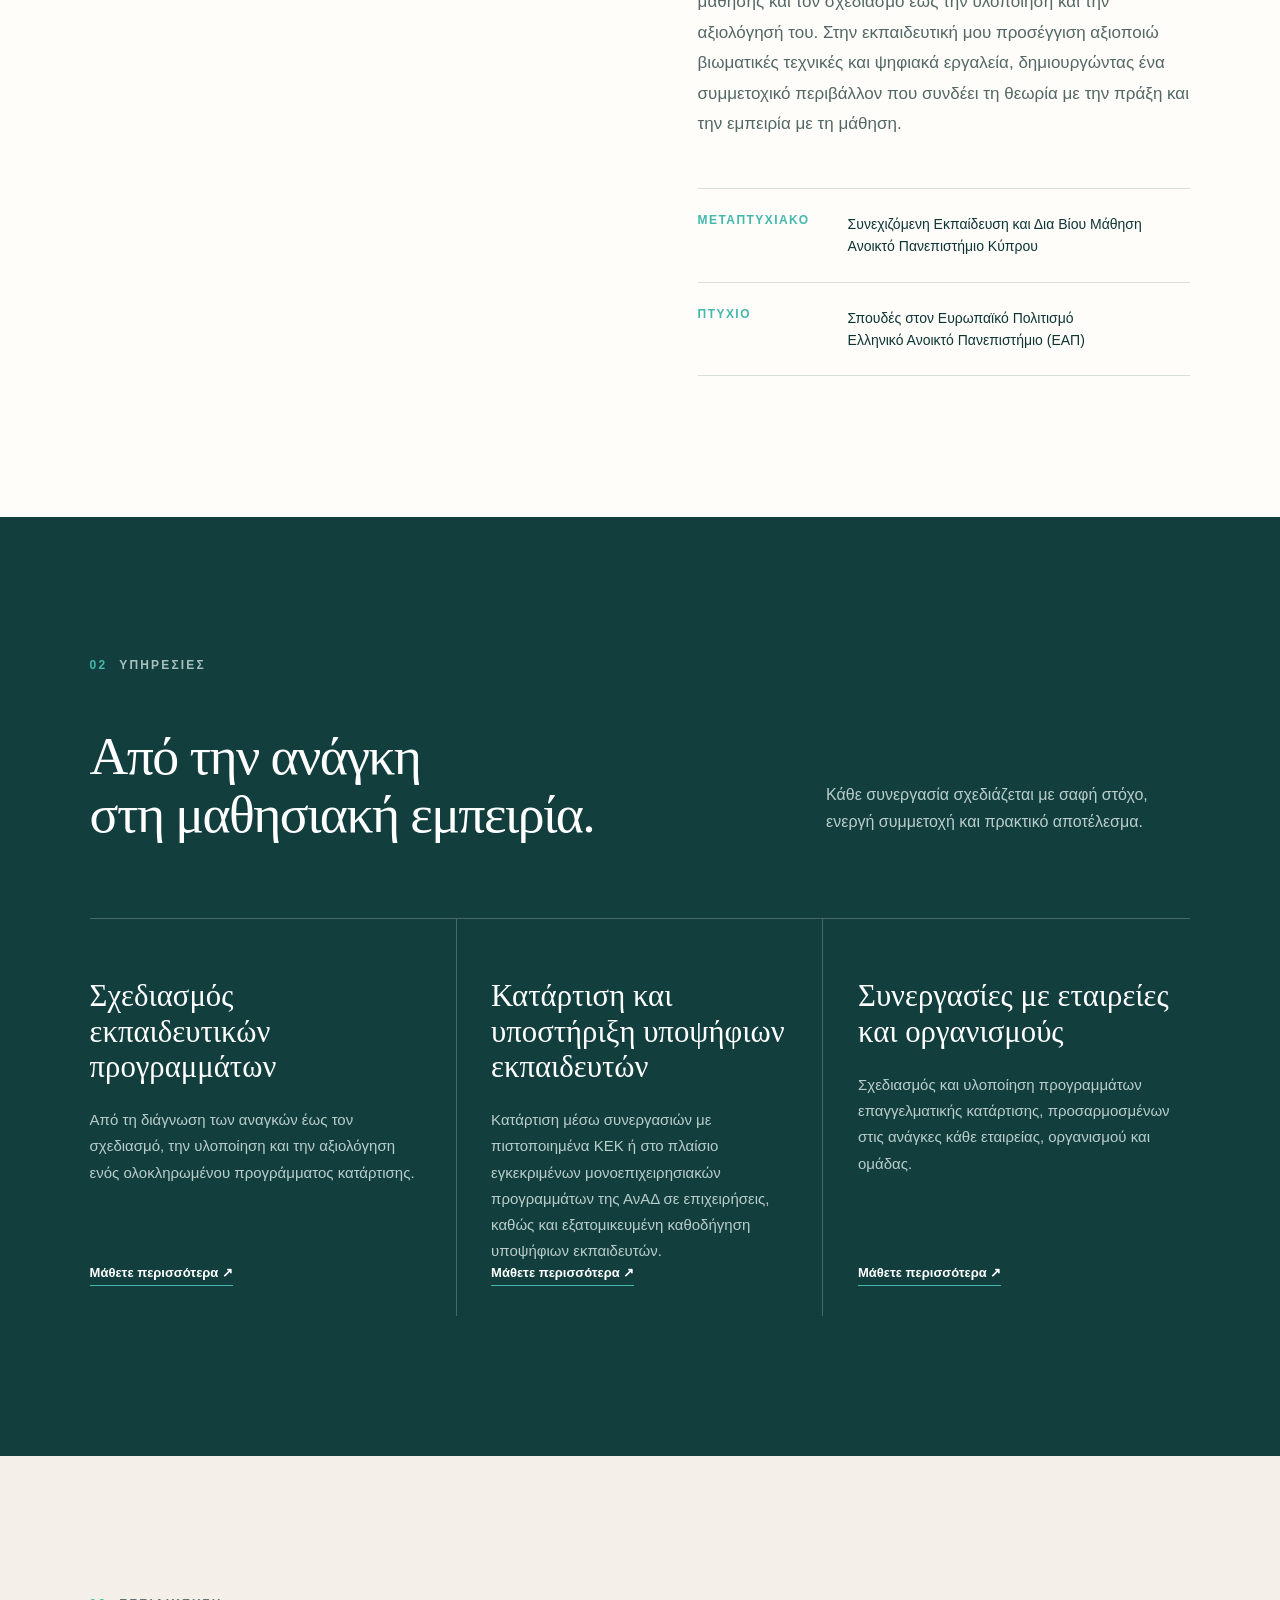
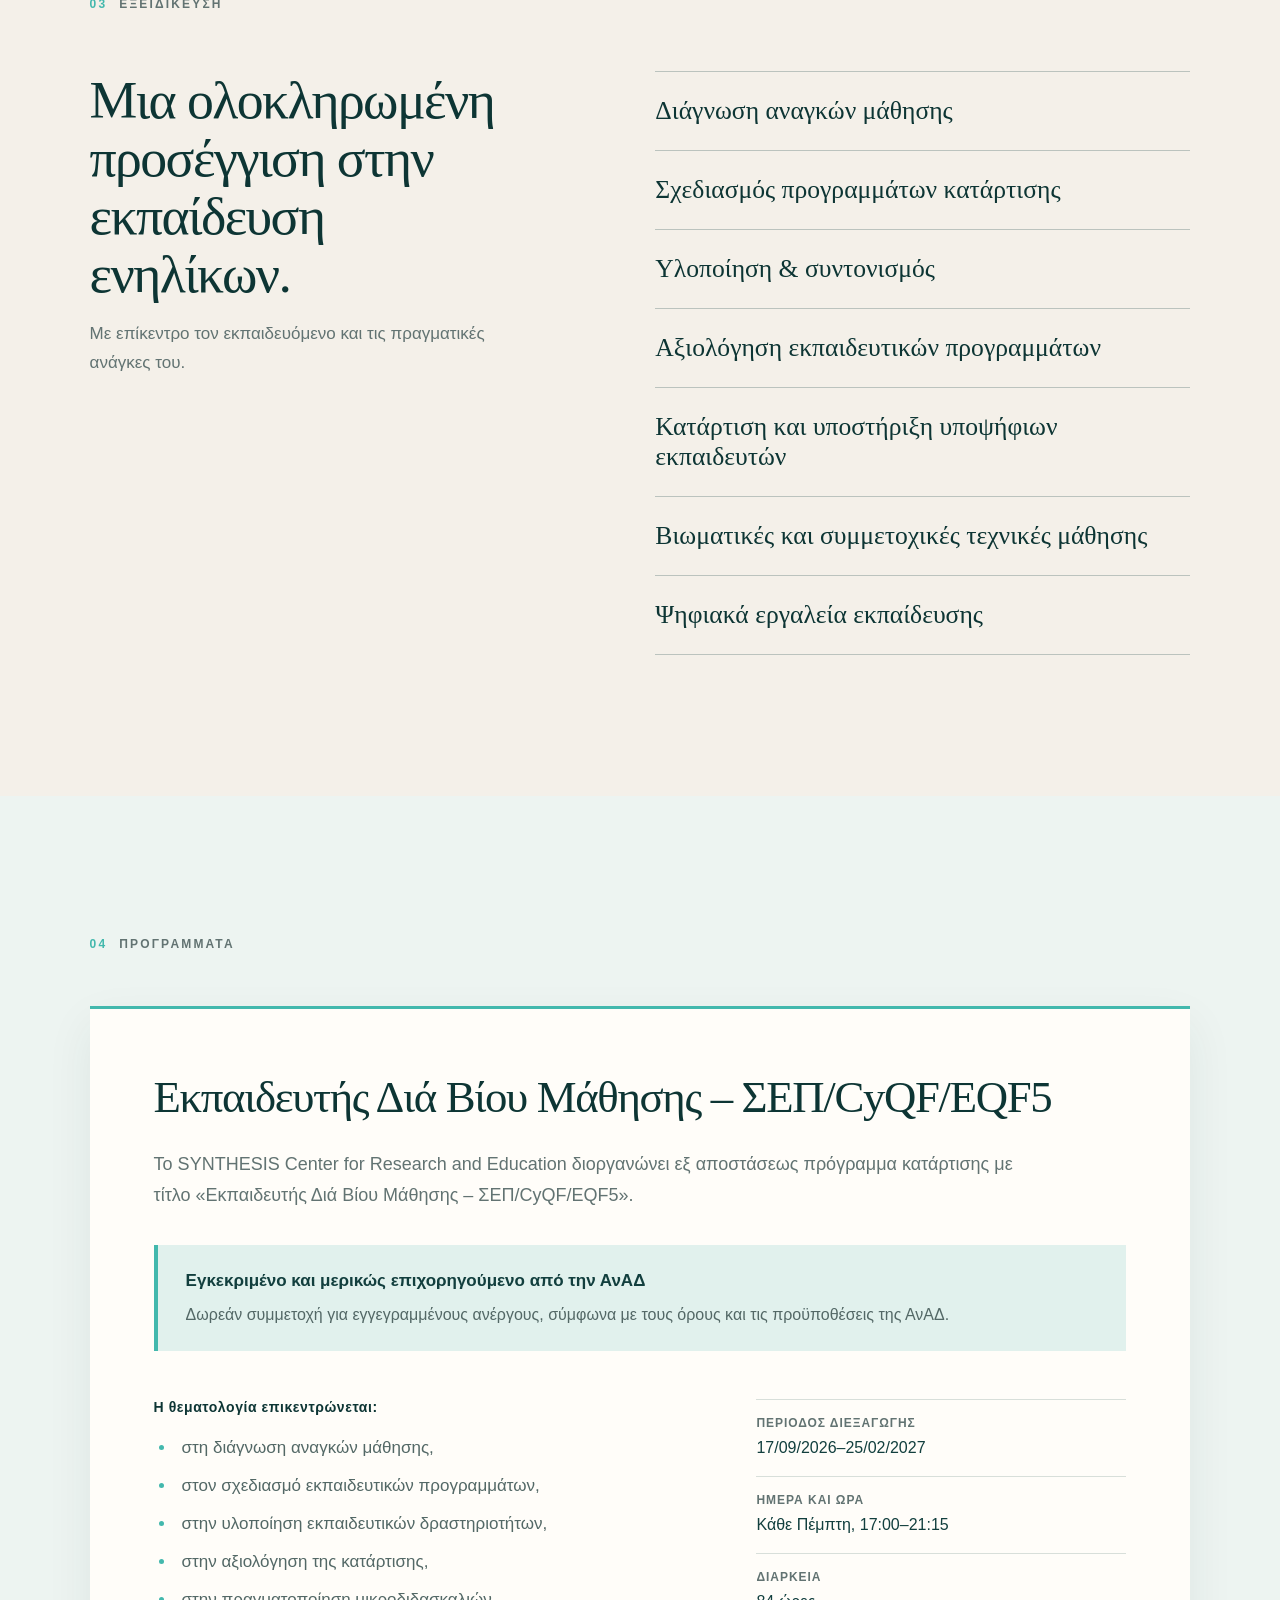
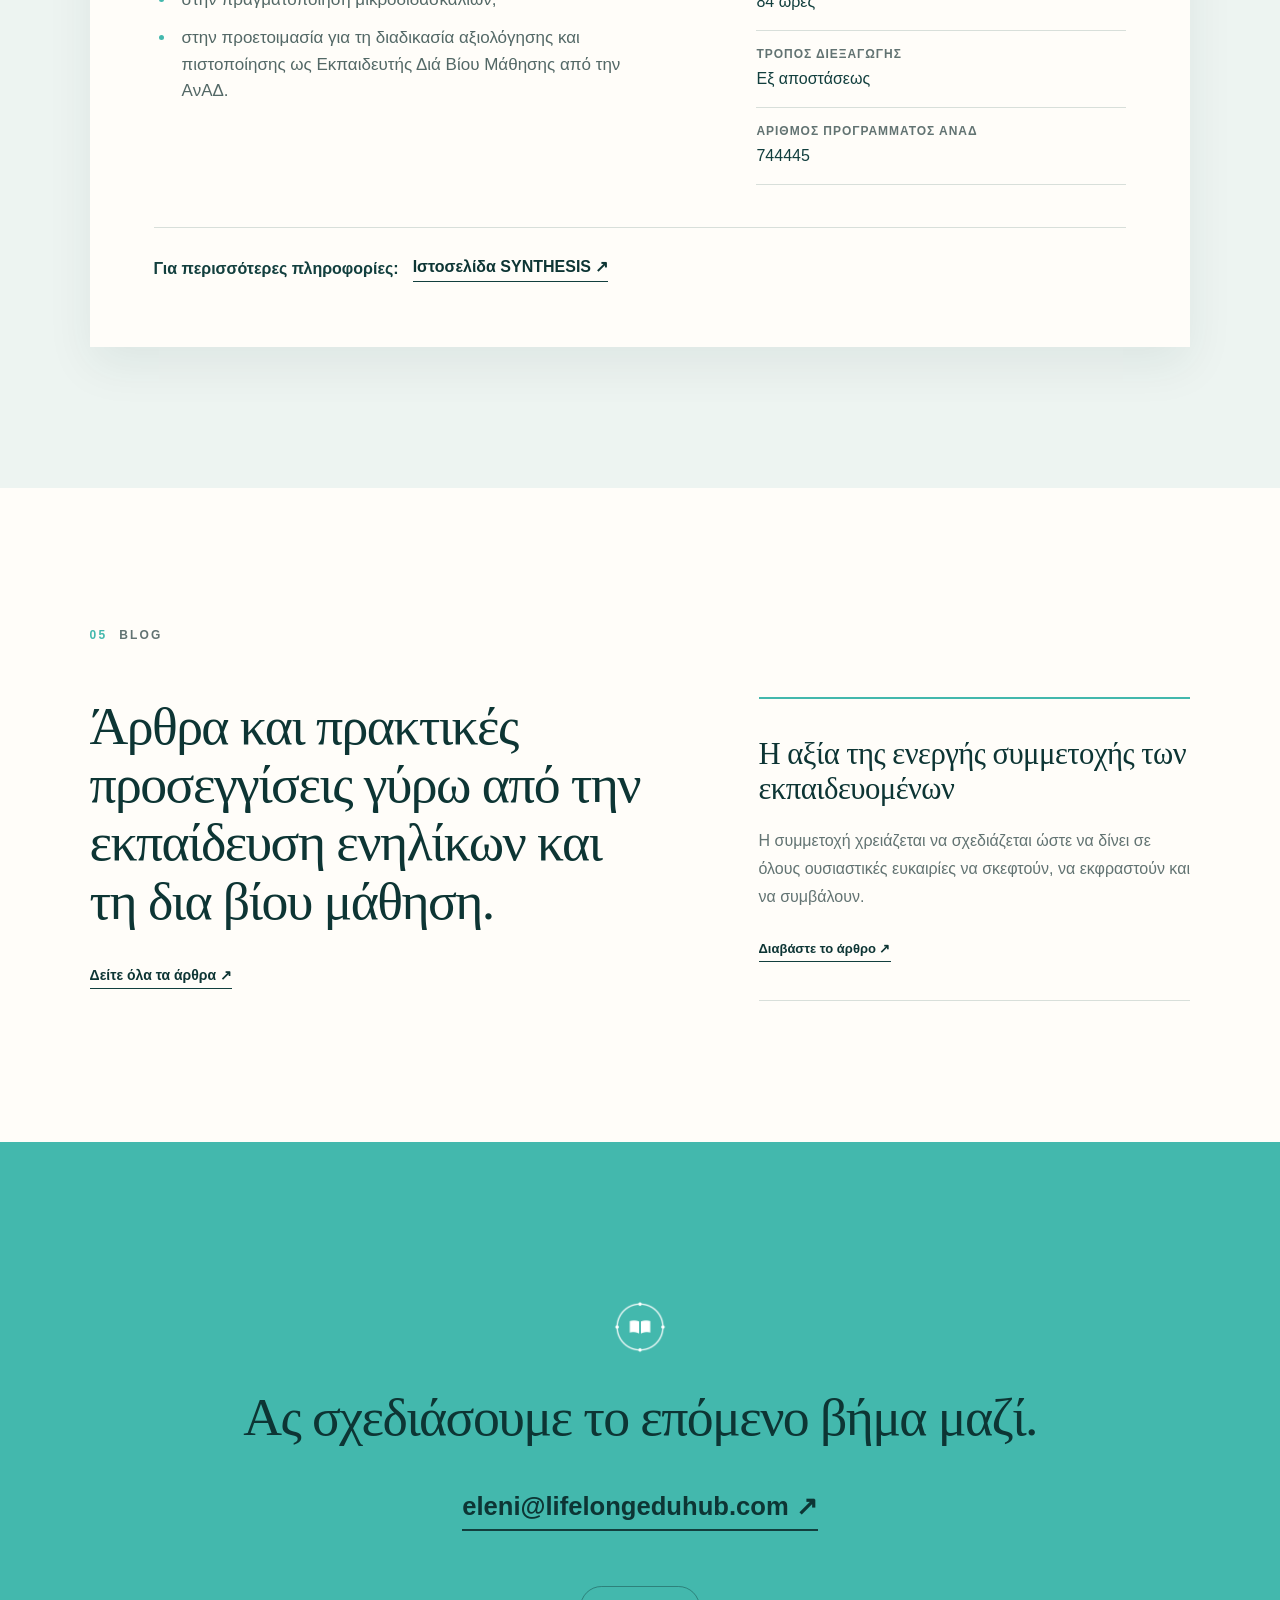
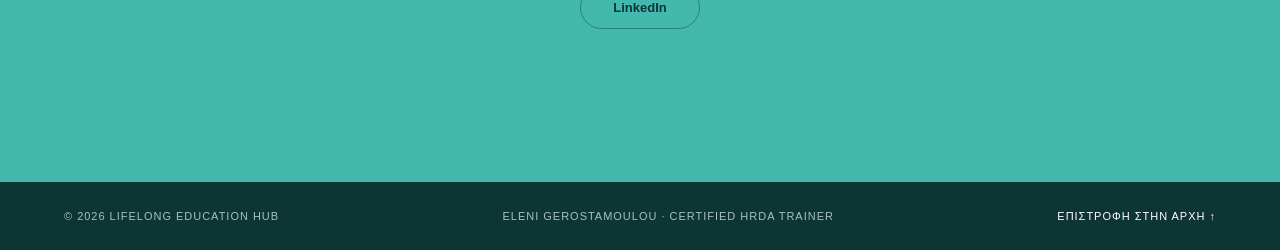
==== commit b6a12d47: "Update training provider and program details" ====
--- a/index.html
+++ b/index.html
@@ -54,7 +54,7 @@
     <article class="program-card">
       <div class="program-heading">
         <h2>Εκπαιδευτής Διά Βίου Μάθησης – ΣΕΠ/CyQF/EQF5</h2>
-        <p>Ο Κυπριακός Οργανισμός Αειφόρου Εκπαίδευσης και Ενεργού Μάθησης (ΚΟΑΕΕΜ) διοργανώνει εξ αποστάσεως πρόγραμμα κατάρτισης με τίτλο «Εκπαιδευτής Διά Βίου Μάθησης – ΣΕΠ/CyQF/EQF5».</p>
+        <p>Το SYNTHESIS Center for Research and Education διοργανώνει εξ αποστάσεως πρόγραμμα κατάρτισης με τίτλο «Εκπαιδευτής Διά Βίου Μάθησης – ΣΕΠ/CyQF/EQF5».</p>
       </div>
       <aside class="program-funding" aria-label="Πληροφορίες έγκρισης και επιχορήγησης">
         <strong>Εγκεκριμένο και μερικώς επιχορηγούμενο από την ΑνΑΔ</strong>
@@ -73,16 +73,16 @@
           </ul>
         </div>
         <dl class="program-details">
-          <div><dt>Περίοδος διεξαγωγής</dt><dd>10/09/2026–18/02/2027</dd></div>
+          <div><dt>Περίοδος διεξαγωγής</dt><dd>17/09/2026–25/02/2027</dd></div>
           <div><dt>Ημέρα και ώρα</dt><dd>Κάθε Πέμπτη, 17:00–21:15</dd></div>
           <div><dt>Διάρκεια</dt><dd>84 ώρες</dd></div>
           <div><dt>Τρόπος διεξαγωγής</dt><dd>Εξ αποστάσεως</dd></div>
-          <div><dt>Αριθμός προγράμματος ΑνΑΔ</dt><dd>724631</dd></div>
+          <div><dt>Αριθμός προγράμματος ΑνΑΔ</dt><dd>744445</dd></div>
         </dl>
       </div>
       <div class="program-footer">
         <p><strong>Για περισσότερες πληροφορίες:</strong></p>
-        <div class="program-links"><a href="https://aeemacademy.eu/" target="_blank" rel="noopener noreferrer">Ιστοσελίδα ΚΟΑΕΕΜ ↗</a></div>
+        <div class="program-links"><a href="https://www.synthesis-center.org/vet" target="_blank" rel="noopener noreferrer">Ιστοσελίδα SYNTHESIS ↗</a></div>
       </div>
     </article>
   </section>
@@ -90,7 +90,7 @@
     <div class="section-label"><span>05</span> Blog</div>
     <div class="thoughts-preview-grid">
       <div class="thoughts-preview-intro"><p>Άρθρα και πρακτικές προσεγγίσεις γύρω από την εκπαίδευση ενηλίκων και τη δια βίου μάθηση.</p><a class="text-link" href="thoughts-practices.html">Δείτε όλα τα άρθρα <span>↗</span></a></div>
-      <article class="featured-thought"><h3><a href="trainer-certification-cyprus.html">Η πιστοποίηση των εκπαιδευτών ενηλίκων στην Κύπρο: από το εθνικό πλαίσιο στην ευρωπαϊκή εικόνα</a></h3><p>Η πιστοποίηση των εκπαιδευτών στην Κύπρο, η σχέση CyQF–EQF και η κυπριακή προσέγγιση μέσα στην ευρωπαϊκή εικόνα.</p><a href="trainer-certification-cyprus.html">Διαβάστε το άρθρο ↗</a></article>
+      <article class="featured-thought"><h3><a href="active-participation.html">Η αξία της ενεργής συμμετοχής των εκπαιδευομένων</a></h3><p>Η συμμετοχή χρειάζεται να σχεδιάζεται ώστε να δίνει σε όλους ουσιαστικές ευκαιρίες να σκεφτούν, να εκφραστούν και να συμβάλουν.</p><a href="active-participation.html">Διαβάστε το άρθρο ↗</a></article>
     </div>
   </section>
   <section class="contact" id="επικοινωνία"><img class="contact-mark" src="mark-white.png" alt=""><h2>Ας σχεδιάσουμε το επόμενο βήμα μαζί.</h2><a class="contact-email" href="mailto:eleni@lifelongeduhub.com">eleni@lifelongeduhub.com ↗</a><div class="social-links"><a href="https://www.linkedin.com/in/eleni-gerostamoulou-58336a389/" target="_blank">LinkedIn</a></div></section>
